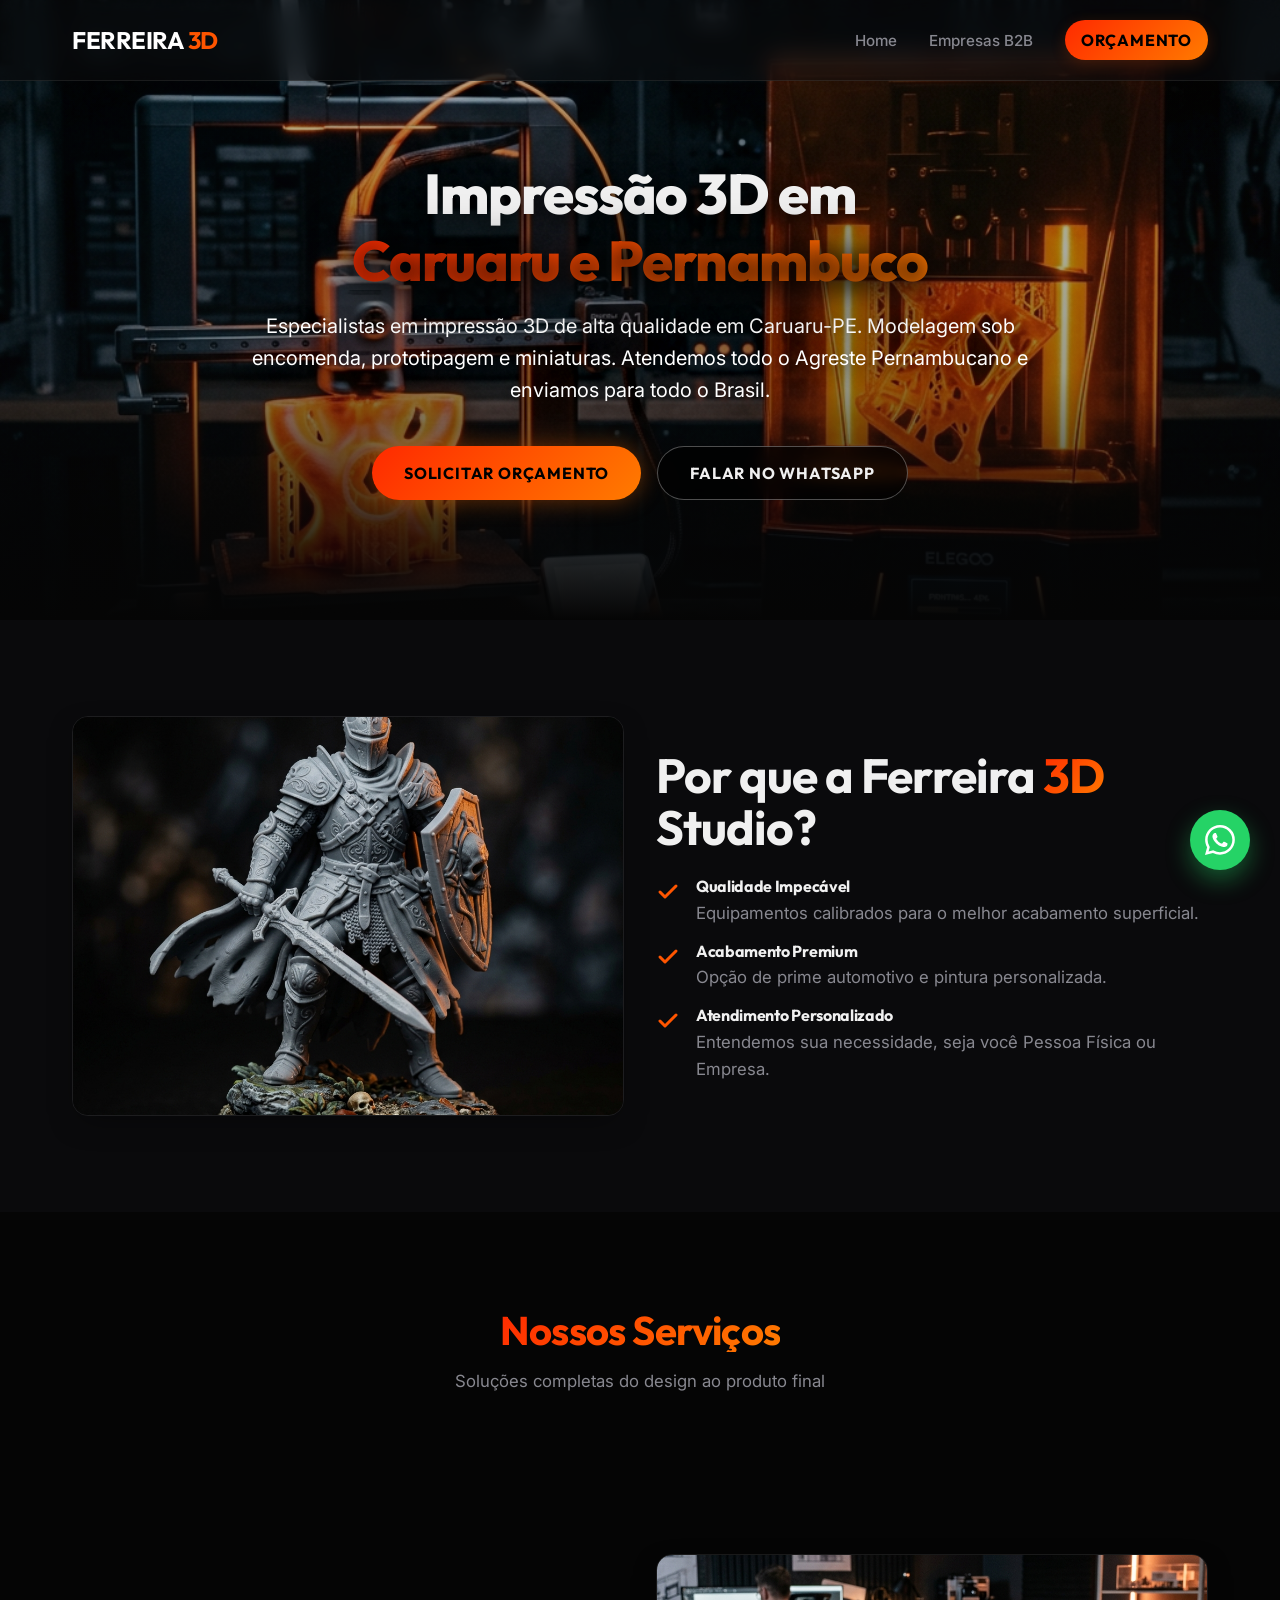
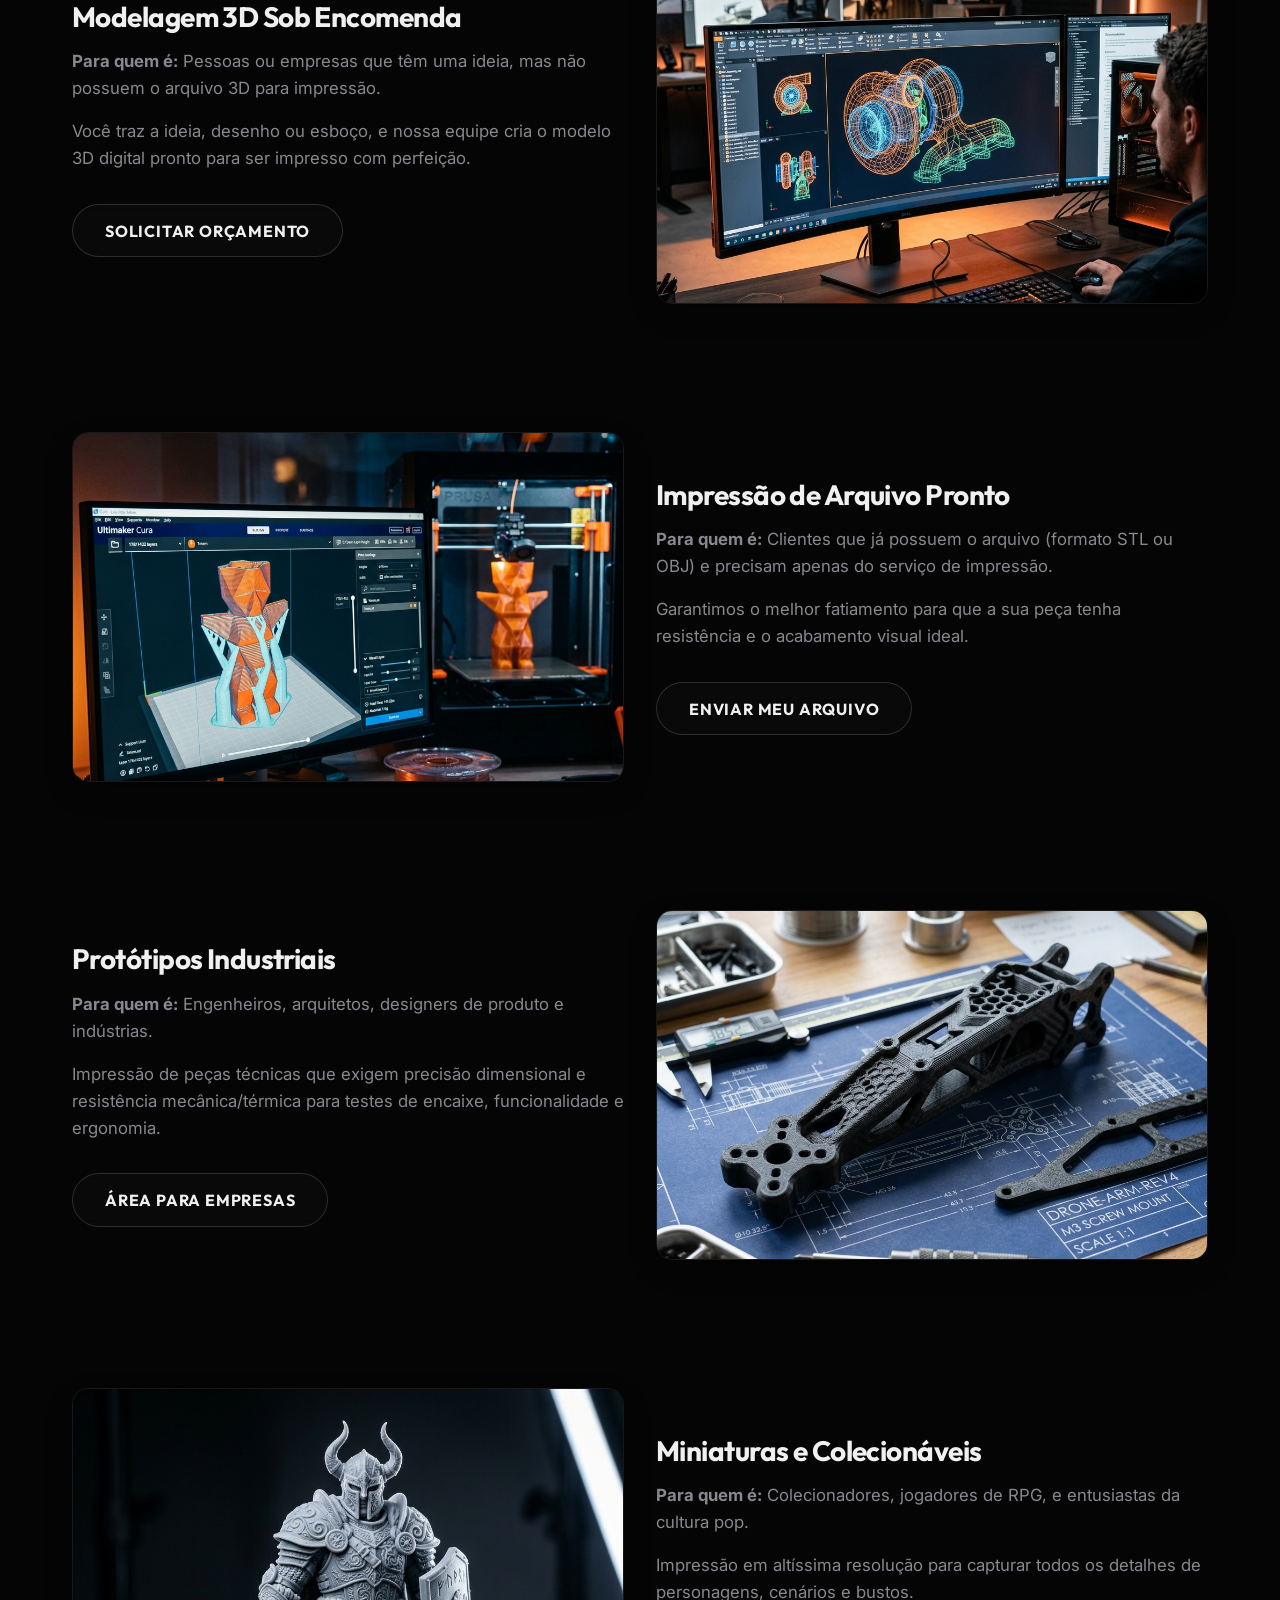
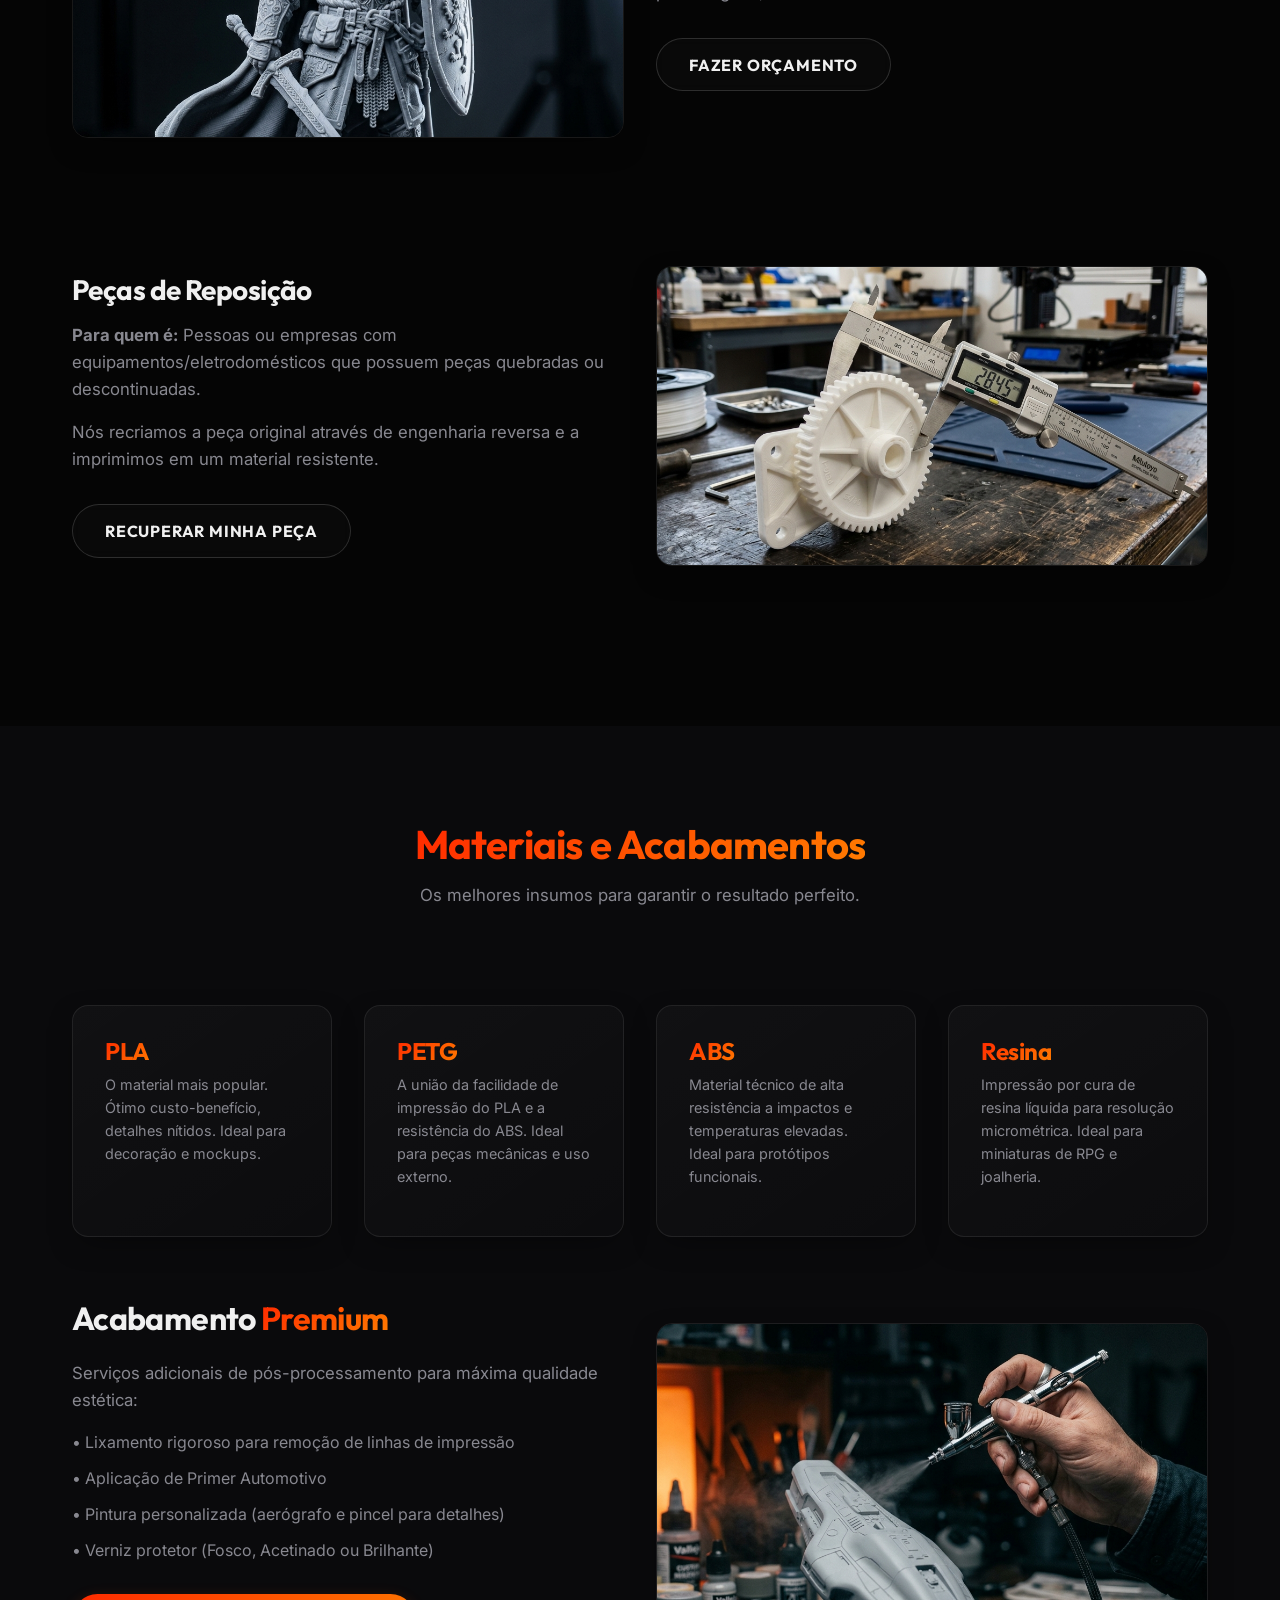
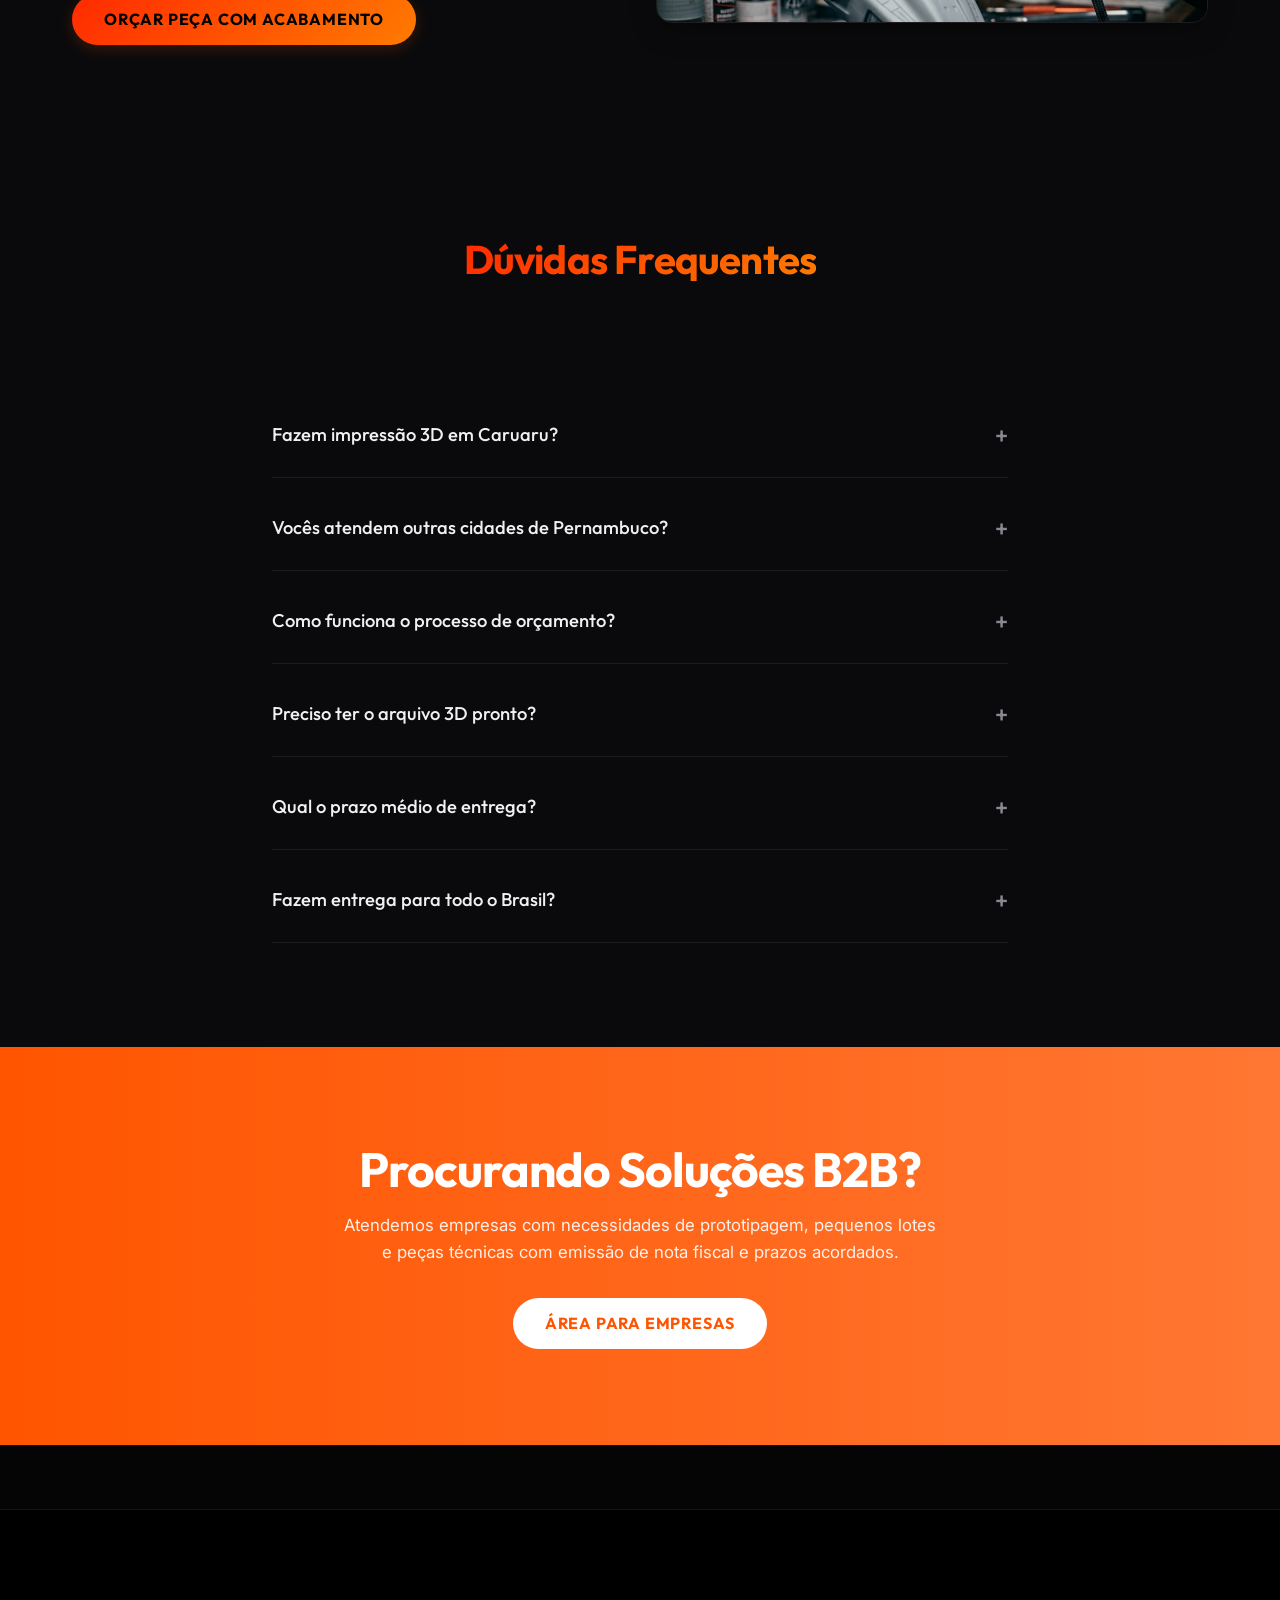
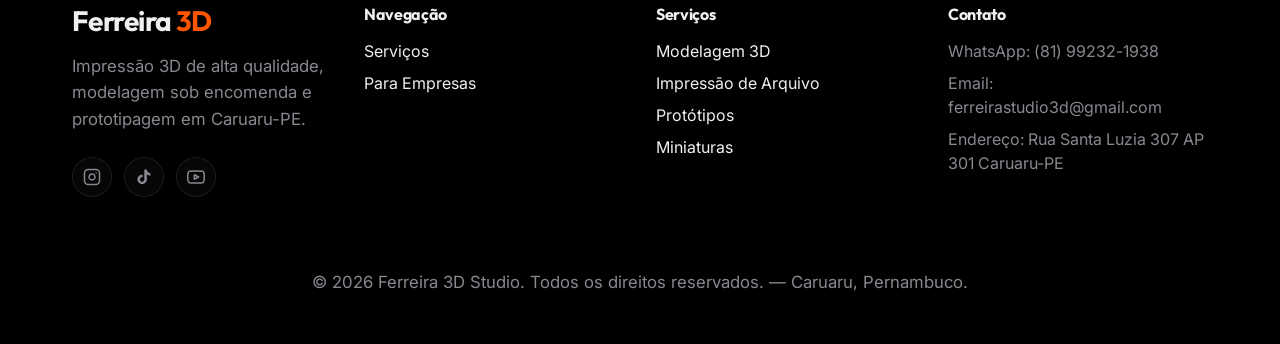
==== index.html @ 1083222e "feat: add Google Ads conversion event to all WhatsApp buttons" ====
<!DOCTYPE html>
<html lang="pt-BR">
<head>
  <!-- Google tag (gtag.js) -->
  <script async src="https://www.googletagmanager.com/gtag/js?id=AW-18221522730"></script>
  <script>
    window.dataLayer = window.dataLayer || [];
    function gtag(){dataLayer.push(arguments);}
    gtag('js', new Date());

    gtag('config', 'AW-18221522730');
  </script>
  <meta charset="UTF-8">
  <meta name="viewport" content="width=device-width, initial-scale=1.0">
  
  <link rel="icon" type="image/svg+xml" href="/favicon.svg">

  <!-- SEO: Title & Description -->
  <title>Impressão 3D em Caruaru PE | Ferreira 3D Studio — Modelagem e Prototipagem</title>
  <meta name="description" content="Especialistas em impressão 3D em Caruaru-PE. Modelagem 3D, prototipagem, miniaturas e reposição de peças. Atendemos Caruaru, Recife, Agreste PE e todo o Brasil. Orçamento pelo WhatsApp!">
  <link rel="canonical" href="https://ferreira3dstudio.com.br/">

  <!-- SEO: Geo Tags -->
  <meta name="geo.region" content="BR-PE">
  <meta name="geo.placename" content="Caruaru, Pernambuco, Brasil">
  <meta name="geo.position" content="-8.2841;-35.9750">
  <meta name="ICBM" content="-8.2841, -35.9750">
  <meta name="language" content="pt-BR">
  <meta name="robots" content="index, follow">
  <meta name="author" content="Ferreira 3D Studio">

  <!-- SEO: Open Graph (WhatsApp, Facebook, Instagram) -->
  <meta property="og:type" content="website">
  <meta property="og:url" content="https://ferreira3dstudio.com.br/">
  <meta property="og:title" content="Impressão 3D em Caruaru PE | Ferreira 3D Studio">
  <meta property="og:description" content="Especialistas em impressão 3D em Caruaru-PE. Modelagem, prototipagem, miniaturas. Orçamento rápido pelo WhatsApp!">
  <meta property="og:image" content="https://ferreira3dstudio.com.br/assets/hero_bg.png">
  <meta property="og:locale" content="pt_BR">
  <meta property="og:site_name" content="Ferreira 3D Studio">

  <!-- SEO: Twitter Card -->
  <meta name="twitter:card" content="summary_large_image">
  <meta name="twitter:title" content="Impressão 3D em Caruaru PE | Ferreira 3D Studio">
  <meta name="twitter:description" content="Especialistas em impressão 3D em Caruaru-PE. Modelagem, prototipagem, miniaturas. Orçamento rápido pelo WhatsApp!">
  <meta name="twitter:image" content="https://ferreira3dstudio.com.br/assets/hero_bg.png">
  
  <link rel="stylesheet" href="/css/variables.css?v=2">
  <link rel="stylesheet" href="/css/reset.css?v=2">
  <link rel="stylesheet" href="/css/global.css?v=2">
  <link rel="stylesheet" href="/css/layout.css?v=2">
  <link rel="stylesheet" href="/css/components.css?v=2">

  <style>
    .service-section { padding: var(--space-xl) 0; border-bottom: 1px solid var(--color-border); }
    .service-section:last-child { border-bottom: none; }
    .service-content { display: flex; flex-direction: column; justify-content: center; }
    
    .filter-btn {
      background: transparent; border: 1px solid var(--color-border); color: var(--color-text);
      padding: 0.5rem 1.5rem; border-radius: 50px; margin: 0.25rem; transition: all var(--transition-fast);
    }
    .filter-btn.active, .filter-btn:hover { background: var(--color-primary); border-color: var(--color-primary); color: #fff; }
    
    .gallery-grid { display: grid; grid-template-columns: repeat(auto-fill, minmax(250px, 1fr)); gap: 1rem; margin-top: 2rem; }
    .gallery-item { position: relative; border-radius: var(--radius-md); overflow: hidden; aspect-ratio: 1 / 1; background-color: var(--color-surface); cursor: pointer; display: block; }
    .gallery-item img { width: 100%; height: 100%; object-fit: cover; transition: transform var(--transition-normal); }
    .gallery-item:hover img { transform: scale(1.05); }
    .gallery-caption { position: absolute; bottom: 0; left: 0; width: 100%; background: linear-gradient(transparent, rgba(0,0,0,0.8)); padding: 2rem 1rem 1rem; color: #fff; opacity: 0; transition: opacity var(--transition-fast); }
    .gallery-item:hover .gallery-caption { opacity: 1; }
  </style>

  <script src="/js/components/Header.js?v=2" defer></script>
  <script src="/js/components/Footer.js?v=2" defer></script>
  <script src="/js/components/FloatingWhatsApp.js?v=2" defer></script>
  <script src="/js/main.js?v=2" defer></script>

  <!-- SEO: Schema.org LocalBusiness -->
  <script type="application/ld+json">
  {
    "@context": "https://schema.org",
    "@type": "LocalBusiness",
    "@id": "https://ferreira3dstudio.com.br/#business",
    "name": "Ferreira 3D Studio",
    "description": "Especialistas em impressão 3D, modelagem 3D sob encomenda, prototipagem, miniaturas e reposição de peças em Caruaru-PE. Atendemos empresas e pessoas físicas com entrega para todo o Brasil.",
    "url": "https://ferreira3dstudio.com.br",
    "telephone": "+55-81-99232-1938",
    "email": "ferreirastudio3d@gmail.com",
    "image": "https://ferreira3dstudio.com.br/assets/hero_bg.png",
    "priceRange": "$$",
    "currenciesAccepted": "BRL",
    "paymentAccepted": "PIX, Transferência Bancária, Dinheiro",
    "address": {
      "@type": "PostalAddress",
      "streetAddress": "Rua Santa Luzia, 307, AP 301",
      "addressLocality": "Caruaru",
      "addressRegion": "PE",
      "postalCode": "55000-000",
      "addressCountry": "BR"
    },
    "geo": {
      "@type": "GeoCoordinates",
      "latitude": "-8.2841",
      "longitude": "-35.9750"
    },
    "areaServed": [
      {"@type": "City", "name": "Caruaru"},
      {"@type": "City", "name": "Bezerros"},
      {"@type": "City", "name": "Gravatá"},
      {"@type": "City", "name": "Santa Cruz do Capibaribe"},
      {"@type": "City", "name": "Surubim"},
      {"@type": "City", "name": "Belo Jardim"},
      {"@type": "City", "name": "Toritama"},
      {"@type": "City", "name": "Pesqueira"},
      {"@type": "City", "name": "Brejo da Madre de Deus"},
      {"@type": "City", "name": "Cachoeirinha"},
      {"@type": "City", "name": "Agrestina"},
      {"@type": "City", "name": "Cupira"},
      {"@type": "City", "name": "Altinho"},
      {"@type": "City", "name": "Riacho das Almas"},
      {"@type": "City", "name": "Sanharó"},
      {"@type": "City", "name": "São Bento do Una"},
      {"@type": "City", "name": "Caetés"},
      {"@type": "City", "name": "Recife"},
      {"@type": "City", "name": "Olinda"},
      {"@type": "City", "name": "Jaboatão dos Guararapes"},
      {"@type": "City", "name": "Petrolina"},
      {"@type": "City", "name": "Paulista"},
      {"@type": "City", "name": "Camaragibe"},
      {"@type": "AdministrativeArea", "name": "Agreste Pernambucano"},
      {"@type": "State", "name": "Pernambuco"},
      {"@type": "Country", "name": "Brasil"}
    ],
    "hasOfferCatalog": {
      "@type": "OfferCatalog",
      "name": "Serviços de Impressão 3D",
      "itemListElement": [
        {"@type": "Offer", "itemOffered": {"@type": "Service", "name": "Modelagem 3D Sob Encomenda", "description": "Criação de modelos 3D digitais a partir de ideias, esboços ou peças originais.", "url": "https://ferreira3dstudio.com.br/#servico-modelagem"}},
        {"@type": "Offer", "itemOffered": {"@type": "Service", "name": "Impressão 3D de Arquivo", "description": "Impressão de arquivos STL/OBJ em PLA, PETG, ABS e Resina com alta precisão.", "url": "https://ferreira3dstudio.com.br/#servico-impressao"}},
        {"@type": "Offer", "itemOffered": {"@type": "Service", "name": "Protótipos e Peças Funcionais", "description": "Prototipagem rápida para validação de produtos e peças técnicas de reposição.", "url": "https://ferreira3dstudio.com.br/#servico-prototipos"}},
        {"@type": "Offer", "itemOffered": {"@type": "Service", "name": "Miniaturas e Colecionáveis", "description": "Miniaturas de RPG, colecionáveis, action figures e peças decorativas em resina.", "url": "https://ferreira3dstudio.com.br/#servico-miniaturas"}}
      ]
    },
    "sameAs": [
      "https://wa.me/5581992321938",
      "https://www.instagram.com/ferreira3dstudio"
    ]
  }
  </script>

  <!-- SEO: Schema.org FAQPage -->
  <script type="application/ld+json">
  {
    "@context": "https://schema.org",
    "@type": "FAQPage",
    "mainEntity": [
      {
        "@type": "Question",
        "name": "Fazem impressão 3D em Caruaru?",
        "acceptedAnswer": {"@type": "Answer", "text": "Sim! A Ferreira 3D Studio é especializada em impressão 3D em Caruaru-PE. Atendemos clientes de Caruaru, Bezerros, Gravatá, Santa Cruz do Capibaribe, Recife e de todo o Agreste Pernambucano."}
      },
      {
        "@type": "Question",
        "name": "Vocês atendem outras cidades de Pernambuco além de Caruaru?",
        "acceptedAnswer": {"@type": "Answer", "text": "Sim! Atendemos clientes de todo o Agreste Pernambucano, incluindo Bezerros, Gravatá, Belo Jardim, Toritama, Santa Cruz do Capibaribe, Surubim, Pesqueira, e também Recife e região metropolitana. Fazemos envio para todo o Brasil."}
      },
      {
        "@type": "Question",
        "name": "Como funciona o processo de orçamento?",
        "acceptedAnswer": {"@type": "Answer", "text": "Nosso orçamento é feito pelo WhatsApp de forma rápida e personalizada. Basta enviar a ideia, foto ou arquivo 3D que analisamos o material, tempo de impressão e passamos o valor e prazo em seguida."}
      },
      {
        "@type": "Question",
        "name": "Preciso ter o arquivo 3D pronto?",
        "acceptedAnswer": {"@type": "Answer", "text": "Não! Oferecemos o serviço de Modelagem 3D. Você pode trazer apenas a ideia, fotos ou a peça original e nossa equipe cria o arquivo digital pronto para impressão."}
      },
      {
        "@type": "Question",
        "name": "Qual o prazo médio de entrega?",
        "acceptedAnswer": {"@type": "Answer", "text": "O prazo varia de acordo com o tamanho e complexidade da peça. Peças simples ficam prontas em 2 a 3 dias úteis. Projetos com acabamento em pintura podem levar de 7 a 15 dias úteis."}
      },
      {
        "@type": "Question",
        "name": "Fazem entrega para todo o Brasil?",
        "acceptedAnswer": {"@type": "Answer", "text": "Sim! Enviamos para todo o território nacional via Correios ou transportadora. Atendemos clientes em Caruaru, Pernambuco e em qualquer estado do Brasil."}
      }
    ]
  }
  </script>
</head>
<body>
  <app-header></app-header>

  <main>
    <!-- Hero Section -->
    <section class="section" id="home" style="padding: 160px 0 120px; position: relative; text-align: center; overflow: hidden;">
      <!-- Background Image -->
      <div style="position: absolute; top: 0; left: 0; width: 100%; height: 100%; z-index: -2; background-image: url('/assets/hero_bg.png'); background-size: cover; background-position: center; opacity: 0.85;"></div>
      <!-- Gradient Overlay: apenas fade embaixo pra transição suave, sem fumaça escura -->
      <div style="position: absolute; top: 0; left: 0; width: 100%; height: 100%; z-index: -1; background: linear-gradient(180deg, rgba(10,10,12,0.1) 0%, rgba(10,10,12,0.3) 60%, var(--color-bg) 100%);"></div>
      
      <div class="container" style="position: relative; z-index: 1;">
        <h1 style="font-size: clamp(1.6rem, 6.5vw, 3.5rem); margin-bottom: 1rem; line-height: 1.2; text-shadow: 0 4px 25px rgba(0,0,0,0.9); hyphens: none; word-break: keep-all; overflow-wrap: normal;">Impressão 3D em<br><span class="text-gradient" style="font-weight: 800; filter: drop-shadow(0 4px 25px rgba(0,0,0,0.9)); white-space: nowrap;">Caruaru e Pernambuco</span></h1>
        <p style="font-size: 1.25rem; max-width: 800px; margin: 0 auto 2.5rem; color: #fff; text-shadow: 0 4px 20px rgba(0,0,0,0.9);">
          Especialistas em impressão 3D de alta qualidade em Caruaru-PE. Modelagem sob encomenda, prototipagem e miniaturas. Atendemos todo o Agreste Pernambucano e enviamos para todo o Brasil.
        </p>
        <div style="display: flex; gap: 1rem; justify-content: center; flex-wrap: wrap;">
          <a href="/contato/" class="btn btn-primary" style="box-shadow: 0 0 25px rgba(255, 107, 0, 0.4);">Solicitar Orçamento</a>
          <a href="https://wa.me/5581992321938?text=Ol%C3%A1%2C%20vim%20pelo%20site%20e%20gostaria%20de%20um%20or%C3%A7amento" target="_blank" rel="noopener noreferrer" class="btn btn-outline" style="background: rgba(0,0,0,0.6); backdrop-filter: blur(8px); border-color: rgba(255,255,255,0.3);" onclick="gtag('event', 'conversion', {'send_to': 'AW-18221522730/IjifCPiVl9EcEKq-2fBD'});">Falar no WhatsApp</a>
        </div>
      </div>
    </section>

    <!-- Por que nós -->
    <section class="section" style="background-color: var(--color-surface);">
      <div class="container">
        <div class="grid grid-2" style="align-items: center;">
          <div>
            <img src="/assets/resin_macro.png" alt="Detalhes microscópicos de impressão 3D em resina" style="width: 100%; height: 400px; object-fit: cover; border-radius: var(--radius-lg); box-shadow: var(--shadow-card); border: 1px solid var(--glass-border);">
          </div>
          <div>
            <h2 style="margin-bottom: 1.5rem;">Por que a Ferreira <span class="text-gradient">3D</span> Studio?</h2>
            <ul style="display: flex; flex-direction: column; gap: 1rem;">
              <li style="display: flex; align-items: flex-start; gap: 1rem;">
                <span style="color: var(--color-primary); flex-shrink: 0; padding-top: 2px;"><svg xmlns="http://www.w3.org/2000/svg" width="24" height="24" viewBox="0 0 24 24" fill="none" stroke="currentColor" stroke-width="3" stroke-linecap="round" stroke-linejoin="round"><polyline points="20 6 9 17 4 12"/></svg></span>
                <div>
                  <h4 style="margin-bottom: 0.25rem;">Qualidade Impecável</h4>
                  <p style="margin: 0;">Equipamentos calibrados para o melhor acabamento superficial.</p>
                </div>
              </li>
              <li style="display: flex; align-items: flex-start; gap: 1rem;">
                <span style="color: var(--color-primary); flex-shrink: 0; padding-top: 2px;"><svg xmlns="http://www.w3.org/2000/svg" width="24" height="24" viewBox="0 0 24 24" fill="none" stroke="currentColor" stroke-width="3" stroke-linecap="round" stroke-linejoin="round"><polyline points="20 6 9 17 4 12"/></svg></span>
                <div>
                  <h4 style="margin-bottom: 0.25rem;">Acabamento Premium</h4>
                  <p style="margin: 0;">Opção de prime automotivo e pintura personalizada.</p>
                </div>
              </li>
              <li style="display: flex; align-items: flex-start; gap: 1rem;">
                <span style="color: var(--color-primary); flex-shrink: 0; padding-top: 2px;"><svg xmlns="http://www.w3.org/2000/svg" width="24" height="24" viewBox="0 0 24 24" fill="none" stroke="currentColor" stroke-width="3" stroke-linecap="round" stroke-linejoin="round"><polyline points="20 6 9 17 4 12"/></svg></span>
                <div>
                  <h4 style="margin-bottom: 0.25rem;">Atendimento Personalizado</h4>
                  <p style="margin: 0;">Entendemos sua necessidade, seja você Pessoa Física ou Empresa.</p>
                </div>
              </li>
            </ul>
          </div>
        </div>
      </div>
    </section>

    <!-- SEÇÃO: SERVIÇOS -->
    <section id="servicos" class="section">
      <div class="container">
        <div class="section-header">
          <h2 class="text-gradient" style="font-size: 2.5rem;">Nossos Serviços</h2>
          <p>Soluções completas do design ao produto final</p>
        </div>

        <!-- Serviço 1: Modelagem -->
        <div class="service-section" id="servico-modelagem">
          <div class="grid grid-2">
            <div class="service-content">
              <h3>Modelagem 3D Sob Encomenda</h3>
              <p><strong>Para quem é:</strong> Pessoas ou empresas que têm uma ideia, mas não possuem o arquivo 3D para impressão.</p>
              <p>Você traz a ideia, desenho ou esboço, e nossa equipe cria o modelo 3D digital pronto para ser impresso com perfeição.</p>
              <div style="margin-top: 1rem;"><a href="/contato/?servico=modelagem" class="btn btn-outline">Solicitar Orçamento</a></div>
            </div>
            <div>
            <img src="/assets/3d_modeling.png" alt="Interface de software de modelagem CAD 3D" style="width: 100%; height: 350px; object-fit: cover; border-radius: var(--radius-lg); box-shadow: var(--shadow-card); border: 1px solid var(--glass-border);">
          </div>
          </div>
        </div>

        <!-- Serviço 2: Impressão de Arquivo -->
        <div class="service-section" id="servico-impressao">
          <div class="grid grid-2">
            <div style="order: -1;">
            <img src="/assets/impressao_pronta.png?v=2" alt="Tela de computador mostrando um software de fatiamento (slicer) com arquivo STL pronto para impressão 3D" style="width: 100%; height: 350px; object-fit: cover; border-radius: var(--radius-lg); box-shadow: var(--shadow-card); border: 1px solid var(--glass-border);">
          </div>
            <div class="service-content">
              <h3>Impressão de Arquivo Pronto</h3>
              <p><strong>Para quem é:</strong> Clientes que já possuem o arquivo (formato STL ou OBJ) e precisam apenas do serviço de impressão.</p>
              <p>Garantimos o melhor fatiamento para que a sua peça tenha resistência e o acabamento visual ideal.</p>
              <div style="margin-top: 1rem;"><a href="/contato/?servico=impressao" class="btn btn-outline">Enviar meu arquivo</a></div>
            </div>
          </div>
        </div>

        <!-- Serviço 3: Protótipos Industriais -->
        <div class="service-section" id="servico-prototipos">
          <div class="grid grid-2">
            <div class="service-content">
              <h3>Protótipos Industriais</h3>
              <p><strong>Para quem é:</strong> Engenheiros, arquitetos, designers de produto e indústrias.</p>
              <p>Impressão de peças técnicas que exigem precisão dimensional e resistência mecânica/térmica para testes de encaixe, funcionalidade e ergonomia.</p>
              <div style="margin-top: 1rem;"><a href="/empresas/" class="btn btn-outline">Área para Empresas</a></div>
            </div>
            <div>
              <img src="/assets/prototipo_tecnico.png" alt="Protótipo técnico impresso em 3D em bancada de engenharia" style="width: 100%; height: 350px; object-fit: cover; border-radius: var(--radius-lg); box-shadow: var(--shadow-card); border: 1px solid var(--glass-border);">
            </div>
          </div>
        </div>

        <!-- Serviço 4: Miniaturas -->
        <div class="service-section" id="servico-miniaturas">
          <div class="grid grid-2">
            <div>
              <img src="/assets/miniatura_rpg.png" alt="Miniatura de guerreiro RPG altamente detalhada em resina" style="width: 100%; height: 350px; object-fit: cover; object-position: center top; border-radius: var(--radius-lg); box-shadow: var(--shadow-card); border: 1px solid var(--glass-border);">
            </div>
            <div class="service-content">
              <h3>Miniaturas e Colecionáveis</h3>
              <p><strong>Para quem é:</strong> Colecionadores, jogadores de RPG, e entusiastas da cultura pop.</p>
              <p>Impressão em altíssima resolução para capturar todos os detalhes de personagens, cenários e bustos.</p>
              <div style="margin-top: 1rem;"><a href="/contato/?servico=miniatura" class="btn btn-outline">Fazer orçamento</a></div>
            </div>
          </div>
        </div>

        <!-- Serviço 5: Peças de Reposição -->
        <div class="service-section">
          <div class="grid grid-2">
            <div class="service-content">
              <h3>Peças de Reposição</h3>
              <p><strong>Para quem é:</strong> Pessoas ou empresas com equipamentos/eletrodomésticos que possuem peças quebradas ou descontinuadas.</p>
              <p>Nós recriamos a peça original através de engenharia reversa e a imprimimos em um material resistente.</p>
              <div style="margin-top: 1rem;"><a href="/contato/?servico=reposicao" class="btn btn-outline">Recuperar minha peça</a></div>
            </div>
            <div>
              <img src="/assets/peca_reposicao.png" alt="Peça de reposição impressa em 3D ao lado de um paquímetro" style="width: 100%; height: 300px; object-fit: cover; border-radius: var(--radius-lg); box-shadow: var(--shadow-card); border: 1px solid var(--glass-border);">
            </div>
          </div>
        </div>

      </div>
    </section>

    <!-- SEÇÃO: MATERIAIS -->
    <section id="materiais" class="section" style="background-color: var(--color-surface);">
      <div class="container">
        <div class="section-header">
          <h2 class="text-gradient" style="font-size: 2.5rem;">Materiais e Acabamentos</h2>
          <p>Os melhores insumos para garantir o resultado perfeito.</p>
        </div>
        
        <div class="grid grid-4" style="margin-bottom: 4rem;">
          <div class="card">
            <h3 class="text-gradient" style="font-size: 1.5rem; margin-bottom: 0.5rem;">PLA</h3>
            <p style="font-size: 0.9rem;">O material mais popular. Ótimo custo-benefício, detalhes nítidos. Ideal para decoração e mockups.</p>
          </div>
          <div class="card">
            <h3 class="text-gradient" style="font-size: 1.5rem; margin-bottom: 0.5rem;">PETG</h3>
            <p style="font-size: 0.9rem;">A união da facilidade de impressão do PLA e a resistência do ABS. Ideal para peças mecânicas e uso externo.</p>
          </div>
          <div class="card">
            <h3 class="text-gradient" style="font-size: 1.5rem; margin-bottom: 0.5rem;">ABS</h3>
            <p style="font-size: 0.9rem;">Material técnico de alta resistência a impactos e temperaturas elevadas. Ideal para protótipos funcionais.</p>
          </div>
          <div class="card">
            <h3 class="text-gradient" style="font-size: 1.5rem; margin-bottom: 0.5rem;">Resina</h3>
            <p style="font-size: 0.9rem;">Impressão por cura de resina líquida para resolução micrométrica. Ideal para miniaturas de RPG e joalheria.</p>
          </div>
        </div>

        <div class="grid grid-2" style="align-items: center;">
          <div>
            <h3 style="margin-bottom: 1.5rem; font-size: 2rem;">Acabamento <span class="text-gradient">Premium</span></h3>
            <p style="margin-bottom: 1rem;">Serviços adicionais de pós-processamento para máxima qualidade estética:</p>
            <ul style="display: flex; flex-direction: column; gap: 0.75rem; color: var(--color-text-muted); margin-bottom: 2rem;">
              <li>• Lixamento rigoroso para remoção de linhas de impressão</li>
              <li>• Aplicação de Primer Automotivo</li>
              <li>• Pintura personalizada (aerógrafo e pincel para detalhes)</li>
              <li>• Verniz protetor (Fosco, Acetinado ou Brilhante)</li>
            </ul>
            <a href="/contato/" class="btn btn-primary">Orçar Peça com Acabamento</a>
          </div>
          <div>
            <img src="/assets/processo_pintura.png" alt="Processo de aplicação de primer e pintura em peça 3D com aerógrafo" style="width: 100%; height: 300px; object-fit: cover; border-radius: var(--radius-lg); box-shadow: var(--shadow-card); border: 1px solid var(--glass-border);">
          </div>
        </div>
      </div>
    </section>

    <!-- SEÇÃO: FAQ -->
    <section id="faq" class="section" style="background-color: var(--color-surface);">
      <div class="container" style="max-width: 800px;">
        <div class="section-header">
          <h2 class="text-gradient" style="font-size: 2.5rem;">Dúvidas Frequentes</h2>
        </div>
        
        <div class="accordion-item">
          <button class="accordion-header">Fazem impressão 3D em Caruaru?</button>
          <div class="accordion-content">
            <p>Sim! A Ferreira 3D Studio é especializada em impressão 3D em Caruaru-PE. Atendemos clientes de toda a cidade e região do Agreste Pernambucano, incluindo Bezerros, Gravatá, Belo Jardim, Toritama, Santa Cruz do Capibaribe e muito mais.</p>
          </div>
        </div>

        <div class="accordion-item">
          <button class="accordion-header">Vocês atendem outras cidades de Pernambuco?</button>
          <div class="accordion-content">
            <p>Sim! Além de Caruaru, atendemos todo o Agreste Pernambucano e também Recife, Olinda e região metropolitana. Fazemos envio via Correios ou transportadora para qualquer cidade de Pernambuco e de todo o Brasil.</p>
          </div>
        </div>

        <div class="accordion-item">
          <button class="accordion-header">Como funciona o processo de orçamento?</button>
          <div class="accordion-content">
            <p>Nosso orçamento é feito de forma rápida e personalizada pelo WhatsApp. Basta enviar a ideia, foto ou arquivo 3D e analisamos o material, tempo de impressão e passamos o valor e prazo em seguida.</p>
          </div>
        </div>

        <div class="accordion-item">
          <button class="accordion-header">Preciso ter o arquivo 3D pronto?</button>
          <div class="accordion-content">
            <p>Não é obrigatório! Oferecemos o serviço de Modelagem 3D. Você pode trazer apenas a ideia, fotos ou a peça original e nossa equipe criará o arquivo digital pronto para impressão.</p>
          </div>
        </div>

        <div class="accordion-item">
          <button class="accordion-header">Qual o prazo médio de entrega?</button>
          <div class="accordion-content">
            <p>O prazo varia de acordo com o tamanho da peça, complexidade e acabamento. Peças simples podem ficar prontas em 2 a 3 dias úteis. Projetos maiores ou com acabamento em pintura podem levar de 7 a 15 dias úteis.</p>
          </div>
        </div>

        <div class="accordion-item">
          <button class="accordion-header">Fazem entrega para todo o Brasil?</button>
          <div class="accordion-content">
            <p>Sim! Enviamos para todo o território nacional via Correios ou transportadora. Atendemos clientes em Caruaru, em todo o Pernambuco e em qualquer estado do Brasil.</p>
          </div>
        </div>

      </div>
    </section>

    <!-- B2B Call to action -->
    <section class="section" style="background: linear-gradient(to right, var(--color-primary), var(--color-primary-hover)); color: #fff;">
      <div class="container text-center">
        <h2 style="color: #fff; margin-bottom: 1rem;">Procurando Soluções B2B?</h2>
        <p style="color: #fff; max-width: 600px; margin: 0 auto 2rem; opacity: 0.9;">
          Atendemos empresas com necessidades de prototipagem, pequenos lotes e peças técnicas com emissão de nota fiscal e prazos acordados.
        </p>
        <a href="/empresas/" class="btn" style="background-color: #fff; color: var(--color-primary);">Área para Empresas</a>
      </div>
    </section>

  </main>

  <app-footer></app-footer>
  <floating-whatsapp></floating-whatsapp>

  <script>
    // Gallery filter logic
    document.addEventListener('DOMContentLoaded', () => {
      const filters = document.querySelectorAll('.filter-btn');
      const items = document.querySelectorAll('.gallery-item');

      filters.forEach(btn => {
        btn.addEventListener('click', () => {
          filters.forEach(f => f.classList.remove('active'));
          btn.classList.add('active');
          const filterValue = btn.getAttribute('data-filter');
          items.forEach(item => {
            if(filterValue === 'all' || item.getAttribute('data-category') === filterValue) {
              item.style.display = 'block';
            } else {
              item.style.display = 'none';
            }
          });
        });
      });
    });
  </script>
</body>
</html>
---- css/variables.css ----
/* css/variables.css */
:root {
  /* Colors - True Dark Theme */
  --color-bg: #050505; /* Super deep dark */
  --color-surface: #0a0a0c;
  --color-surface-hover: #121216;
  --color-text: #f0f0f0;
  --color-text-muted: #888890;
  
  /* Primary Accent - Vibrant Neon Orange */
  --color-primary: #ff5500; 
  --color-primary-hover: #ff7733;
  --color-primary-glow: rgba(255, 85, 0, 0.4);
  
  /* Gradients */
  --gradient-primary: linear-gradient(135deg, #ff2a00, #ff7b00);
  --gradient-surface: linear-gradient(145deg, rgba(255,255,255,0.03) 0%, rgba(255,255,255,0.01) 100%);
  
  /* Glassmorphism */
  --glass-bg: rgba(10, 10, 12, 0.6);
  --glass-border: rgba(255, 255, 255, 0.08);
  --glass-border-hover: rgba(255, 255, 255, 0.15);
  
  /* Typography */
  --font-family-heading: 'Outfit', system-ui, -apple-system, sans-serif;
  --font-family-body: 'Inter', system-ui, -apple-system, sans-serif;
  
  /* Spacing */
  --space-xs: 0.5rem;
  --space-sm: 1rem;
  --space-md: 1.5rem;
  --space-lg: 2rem;
  --space-xl: 4rem;
  --space-xxl: 6rem;
  
  /* Border Radius - Tech Style */
  --radius-sm: 4px;
  --radius-md: 8px;
  --radius-lg: 16px;
  --radius-pill: 50px;
  
  /* Transitions */
  --transition-fast: 0.2s cubic-bezier(0.4, 0, 0.2, 1);
  --transition-normal: 0.4s cubic-bezier(0.4, 0, 0.2, 1);
  
  /* Shadows */
  --shadow-glow: 0 0 20px var(--color-primary-glow);
  --shadow-card: 0 10px 30px -10px rgba(0,0,0,0.5);
}
---- css/global.css ----
/* css/global.css */
@import url('https://fonts.googleapis.com/css2?family=Inter:wght@300;400;500&family=Outfit:wght@400;500;700;800&display=swap');

body {
  font-family: var(--font-family-body);
  background-color: var(--color-bg);
  color: var(--color-text);
  -webkit-font-smoothing: antialiased;
  -moz-osx-font-smoothing: grayscale;
  background-image: 
    radial-gradient(circle at 15% 50%, rgba(255, 85, 0, 0.03), transparent 25%),
    radial-gradient(circle at 85% 30%, rgba(255, 85, 0, 0.04), transparent 25%);
  background-attachment: fixed;
}

h1, h2, h3, h4, h5, h6 {
  font-family: var(--font-family-heading);
  line-height: 1.1;
  margin-bottom: var(--space-sm);
  font-weight: 700;
  letter-spacing: -0.02em;
}

h1 { font-size: clamp(2rem, 8vw, 4.5rem); font-weight: 800; line-height: 1.1; overflow-wrap: normal; word-break: keep-all; hyphens: none; }
h2 { font-size: clamp(1.75rem, 6vw, 3rem); word-wrap: break-word; }
h3 { font-size: clamp(1.25rem, 4vw, 1.75rem); word-wrap: break-word; }

p {
  margin-bottom: var(--space-sm);
  color: var(--color-text-muted);
  font-size: 1.05rem;
  line-height: 1.6;
}

/* Text Utilities */
.text-primary {
  color: var(--color-primary);
}

.text-gradient {
  background: var(--gradient-primary);
  -webkit-background-clip: text;
  -webkit-text-fill-color: transparent;
  background-clip: text;
  display: inline-block;
}

.text-center { text-align: center; }

.visually-hidden {
  position: absolute; width: 1px; height: 1px; padding: 0; margin: -1px; overflow: hidden; clip: rect(0, 0, 0, 0); border: 0;
}
---- css/layout.css ----
/* css/layout.css */

.container {
  width: 100%;
  max-width: 1200px;
  margin: 0 auto;
  padding: 0 var(--space-lg);
}

@media (max-width: 768px) {
  .container {
    padding: 0 var(--space-sm); /* smaller padding on mobile */
  }
}

.section {
  padding: var(--space-xxl) 0;
  position: relative;
  overflow-x: hidden; /* prevent horizontal scrolling */
}

@media (max-width: 768px) {
  .section {
    padding: var(--space-xl) 0; /* smaller vertical padding on mobile */
  }
}

.section-header {
  text-align: center;
  margin-bottom: var(--space-xxl);
  max-width: 700px;
  margin-left: auto;
  margin-right: auto;
}

@media (max-width: 768px) {
  .section-header {
    margin-bottom: var(--space-lg);
  }
}

.section-header h2 {
  margin-bottom: var(--space-sm);
}

/* Grid System */
.grid {
  display: grid;
  gap: var(--space-lg);
}

.grid-2 { grid-template-columns: repeat(auto-fit, minmax(min(100%, 350px), 1fr)); }
.grid-3 { grid-template-columns: repeat(auto-fit, minmax(min(100%, 300px), 1fr)); }
.grid-4 { grid-template-columns: repeat(auto-fit, minmax(min(100%, 240px), 1fr)); }

/* Header Layout */
.site-header {
  position: fixed;
  top: 0;
  width: 100%;
  background-color: var(--glass-bg);
  backdrop-filter: blur(12px);
  -webkit-backdrop-filter: blur(12px);
  border-bottom: 1px solid var(--glass-border);
  z-index: 100;
  transition: all var(--transition-normal);
}

.site-header .container {
  display: flex;
  justify-content: space-between;
  align-items: center;
  height: 80px;
}

.logo {
  font-family: var(--font-family-heading);
  font-size: 1.5rem;
  font-weight: 800;
  color: var(--color-text);
  letter-spacing: -0.02em;
}

.main-nav ul {
  display: flex;
  gap: var(--space-lg);
  align-items: center;
}

.main-nav a:not(.btn) {
  color: var(--color-text-muted);
  font-weight: 500;
  transition: color var(--transition-fast);
  font-size: 0.95rem;
}

.main-nav a:not(.btn):hover,
.main-nav a:not(.btn).active {
  color: var(--color-text);
}

/* Footer Layout */
.site-footer {
  background-color: #000; /* Absolute black for footer */
  padding: var(--space-xxl) 0 var(--space-lg);
  border-top: 1px solid var(--glass-border);
}

.footer-bottom {
  margin-top: var(--space-xl);
  padding-top: var(--space-lg);
  border-top: 1px solid var(--glass-border);
  text-align: center;
  color: var(--color-text-muted);
  font-size: 0.9rem;
}
/* Mobile Menu Fallback & Rules */
.mobile-toggle { display: none; background: none; border: none; color: var(--color-text); cursor: pointer; padding: 0.5rem; z-index: 101; }

@media (max-width: 768px) {
  .mobile-toggle { display: block !important; }
  .main-nav {
    position: fixed !important;
    top: 0 !important;
    left: -100% !important;
    width: 100% !important;
    height: 100vh !important;
    background-color: var(--color-surface) !important;
    display: flex !important;
    justify-content: center !important;
    align-items: center !important;
    transition: all 0.3s ease-in-out !important;
    z-index: 100 !important;
    opacity: 0 !important;
    visibility: hidden !important;
  }
  .main-nav.active {
    left: 0 !important;
    opacity: 1 !important;
    visibility: visible !important;
  }
  .main-nav ul {
    flex-direction: column !important;
    gap: 2rem !important;
  }
}
html, body {
  overflow-x: hidden !important;
}
app-footer {
  display: block;
  margin-top: 4rem;
}

/* Modal CSS */
.modal-overlay {
  position: fixed;
  top: 0;
  left: 0;
  width: 100%;
  height: 100%;
  background: rgba(0, 0, 0, 0.7);
  backdrop-filter: blur(5px);
  z-index: 1000;
  display: flex;
  align-items: center;
  justify-content: center;
  opacity: 0;
  visibility: hidden;
  transition: all 0.3s ease;
}

.modal-overlay.active {
  opacity: 1;
  visibility: visible;
}

.modal-content {
  background: var(--color-surface);
  border: 1px solid var(--glass-border);
  padding: 2.5rem;
  border-radius: var(--radius-lg);
  max-width: 500px;
  width: 90%;
  text-align: center;
  transform: translateY(20px);
  transition: all 0.3s ease;
  box-shadow: var(--shadow-glow);
}

.modal-overlay.active .modal-content {
  transform: translateY(0);
}

.modal-close {
  position: absolute;
  top: 1rem;
  right: 1.5rem;
  background: none;
  border: none;
  color: var(--color-text-muted);
  font-size: 1.5rem;
  cursor: pointer;
  transition: color 0.2s;
}

.modal-close:hover {
  color: var(--color-primary);
}
---- css/components.css ----
/* css/components.css */

/* Buttons */
.btn {
  display: inline-flex;
  align-items: center;
  justify-content: center;
  padding: 0.85rem 2rem;
  border-radius: var(--radius-pill);
  font-family: var(--font-family-heading);
  font-weight: 700;
  font-size: 1rem;
  transition: all var(--transition-fast);
  text-align: center;
  text-transform: uppercase;
  letter-spacing: 0.05em;
  cursor: pointer;
}

.btn-primary {
  background: var(--gradient-primary);
  color: #000;
  border: none;
  box-shadow: 0 4px 15px rgba(255, 85, 0, 0.2);
}

.btn-primary:hover {
  transform: translateY(-2px);
  box-shadow: var(--shadow-glow);
  filter: brightness(1.1);
}

.btn-outline {
  border: 1px solid var(--glass-border-hover);
  color: var(--color-text);
  background: rgba(255,255,255,0.02);
  backdrop-filter: blur(5px);
}

.btn-outline:hover {
  background: rgba(255,255,255,0.05);
  border-color: var(--color-text);
  transform: translateY(-2px);
}

/* Cards (Glassmorphism) */
.card {
  background: var(--gradient-surface);
  border: 1px solid var(--glass-border);
  border-radius: var(--radius-lg);
  padding: var(--space-lg);
  transition: all var(--transition-normal);
  box-shadow: var(--shadow-card);
  position: relative;
  overflow: hidden;
}

/* Subtle inner glow for cards */
.card::before {
  content: '';
  position: absolute;
  top: 0; left: 0; right: 0; height: 1px;
  background: linear-gradient(90deg, transparent, rgba(255,255,255,0.1), transparent);
  opacity: 0;
  transition: opacity var(--transition-normal);
}

.card:hover {
  transform: translateY(-5px);
  border-color: var(--glass-border-hover);
  box-shadow: 0 15px 35px -10px rgba(0,0,0,0.8), 0 0 20px rgba(255, 85, 0, 0.1);
}

.card:hover::before {
  opacity: 1;
}

.card-icon {
  font-size: 2.5rem;
  margin-bottom: var(--space-md);
  display: inline-flex;
  align-items: center;
  justify-content: center;
  background: var(--gradient-surface);
  padding: 1rem;
  border-radius: var(--radius-md);
  border: 1px solid var(--glass-border);
  color: var(--color-primary); /* Ensure SVGs inherit the primary brand color */
}

/* Forms */
.form-group {
  margin-bottom: var(--space-md);
}

.form-label {
  display: block;
  margin-bottom: var(--space-xs);
  font-weight: 500;
  color: var(--color-text-muted);
  font-size: 0.9rem;
}

.form-control {
  width: 100%;
  padding: 1rem 1.25rem;
  background-color: rgba(0,0,0,0.3);
  border: 1px solid var(--glass-border);
  border-radius: var(--radius-md);
  color: var(--color-text);
  transition: all var(--transition-fast);
  font-family: var(--font-family-body);
}

.form-control:focus {
  outline: none;
  border-color: var(--color-primary);
  background-color: rgba(0,0,0,0.5);
  box-shadow: 0 0 0 3px rgba(255, 85, 0, 0.15);
}

/* Accordion (FAQ) */
.accordion-item {
  border-bottom: 1px solid var(--glass-border);
  margin-bottom: 0.5rem;
}

.accordion-header {
  width: 100%;
  text-align: left;
  padding: var(--space-md) 0;
  font-size: 1.15rem;
  font-family: var(--font-family-heading);
  font-weight: 500;
  color: var(--color-text);
  display: flex;
  justify-content: space-between;
  align-items: center;
  transition: color var(--transition-fast);
}

.accordion-header:hover {
  color: var(--color-primary);
}

.accordion-header::after {
  content: '+';
  font-size: 1.5rem;
  color: var(--color-text-muted);
  transition: transform var(--transition-fast), color var(--transition-fast);
}

.accordion-item.active .accordion-header {
  color: var(--color-primary);
}

.accordion-item.active .accordion-header::after {
  transform: rotate(45deg);
  color: var(--color-primary);
}

.accordion-content {
  max-height: 0;
  overflow: hidden;
  transition: max-height var(--transition-normal);
}

.accordion-content p {
  padding-bottom: var(--space-md);
  color: var(--color-text-muted);
}

/* WhatsApp Floating Button */
.whatsapp-float {
  position: fixed; width: 60px; height: 60px; bottom: 30px; right: 30px;
  background-color: #25d366; color: #FFF; border-radius: 50px;
  display: flex; align-items: center; justify-content: center;
  box-shadow: 0 10px 25px rgba(37, 211, 102, 0.4);
  z-index: 1000; transition: transform var(--transition-fast);
}

.whatsapp-float:hover {
  transform: scale(1.1) translateY(-5px);
}
.feature-card {
  background: rgba(255,255,255,0.02);
  border: 1px solid var(--glass-border);
  border-radius: var(--radius-md);
  padding: 1.5rem;
  backdrop-filter: blur(10px);
  box-shadow: 0 4px 20px rgba(0,0,0,0.5);
  transition: transform var(--transition-fast);
}
.feature-card:hover {
  transform: translateY(-5px);
}
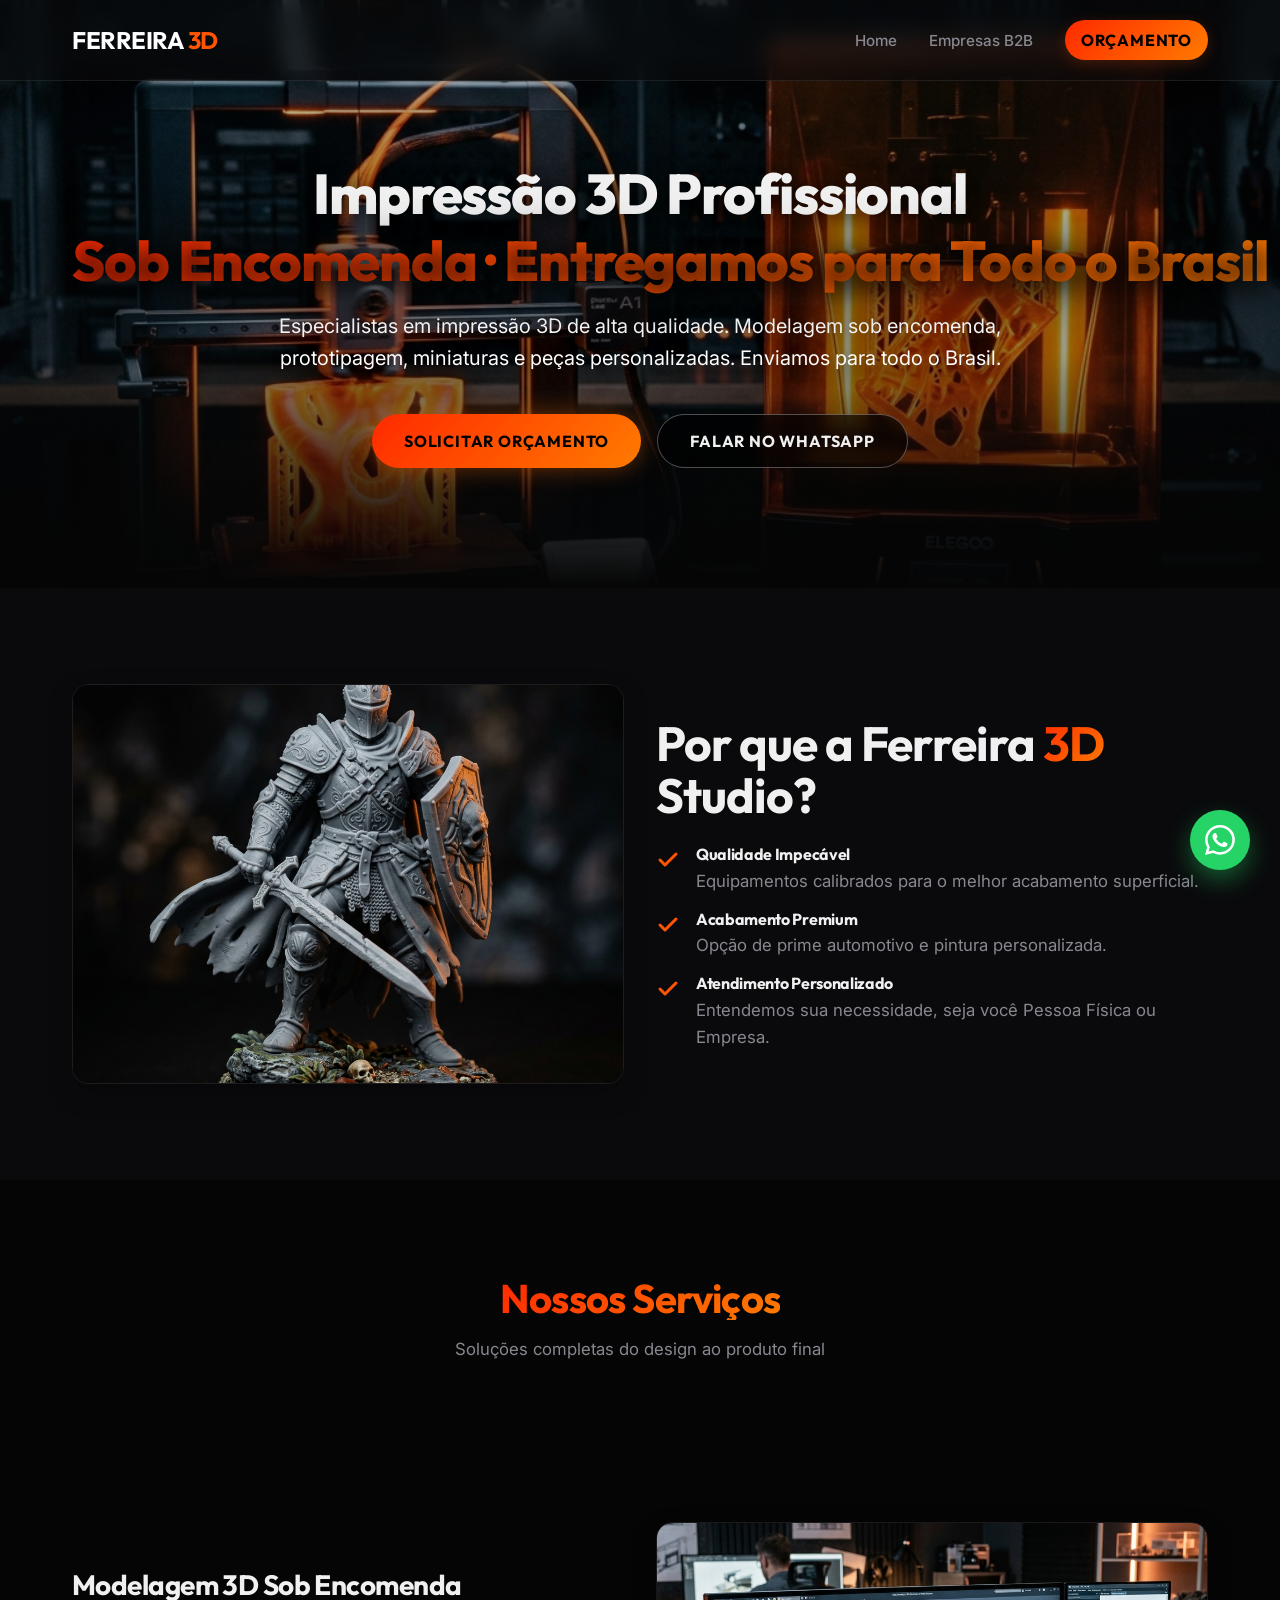
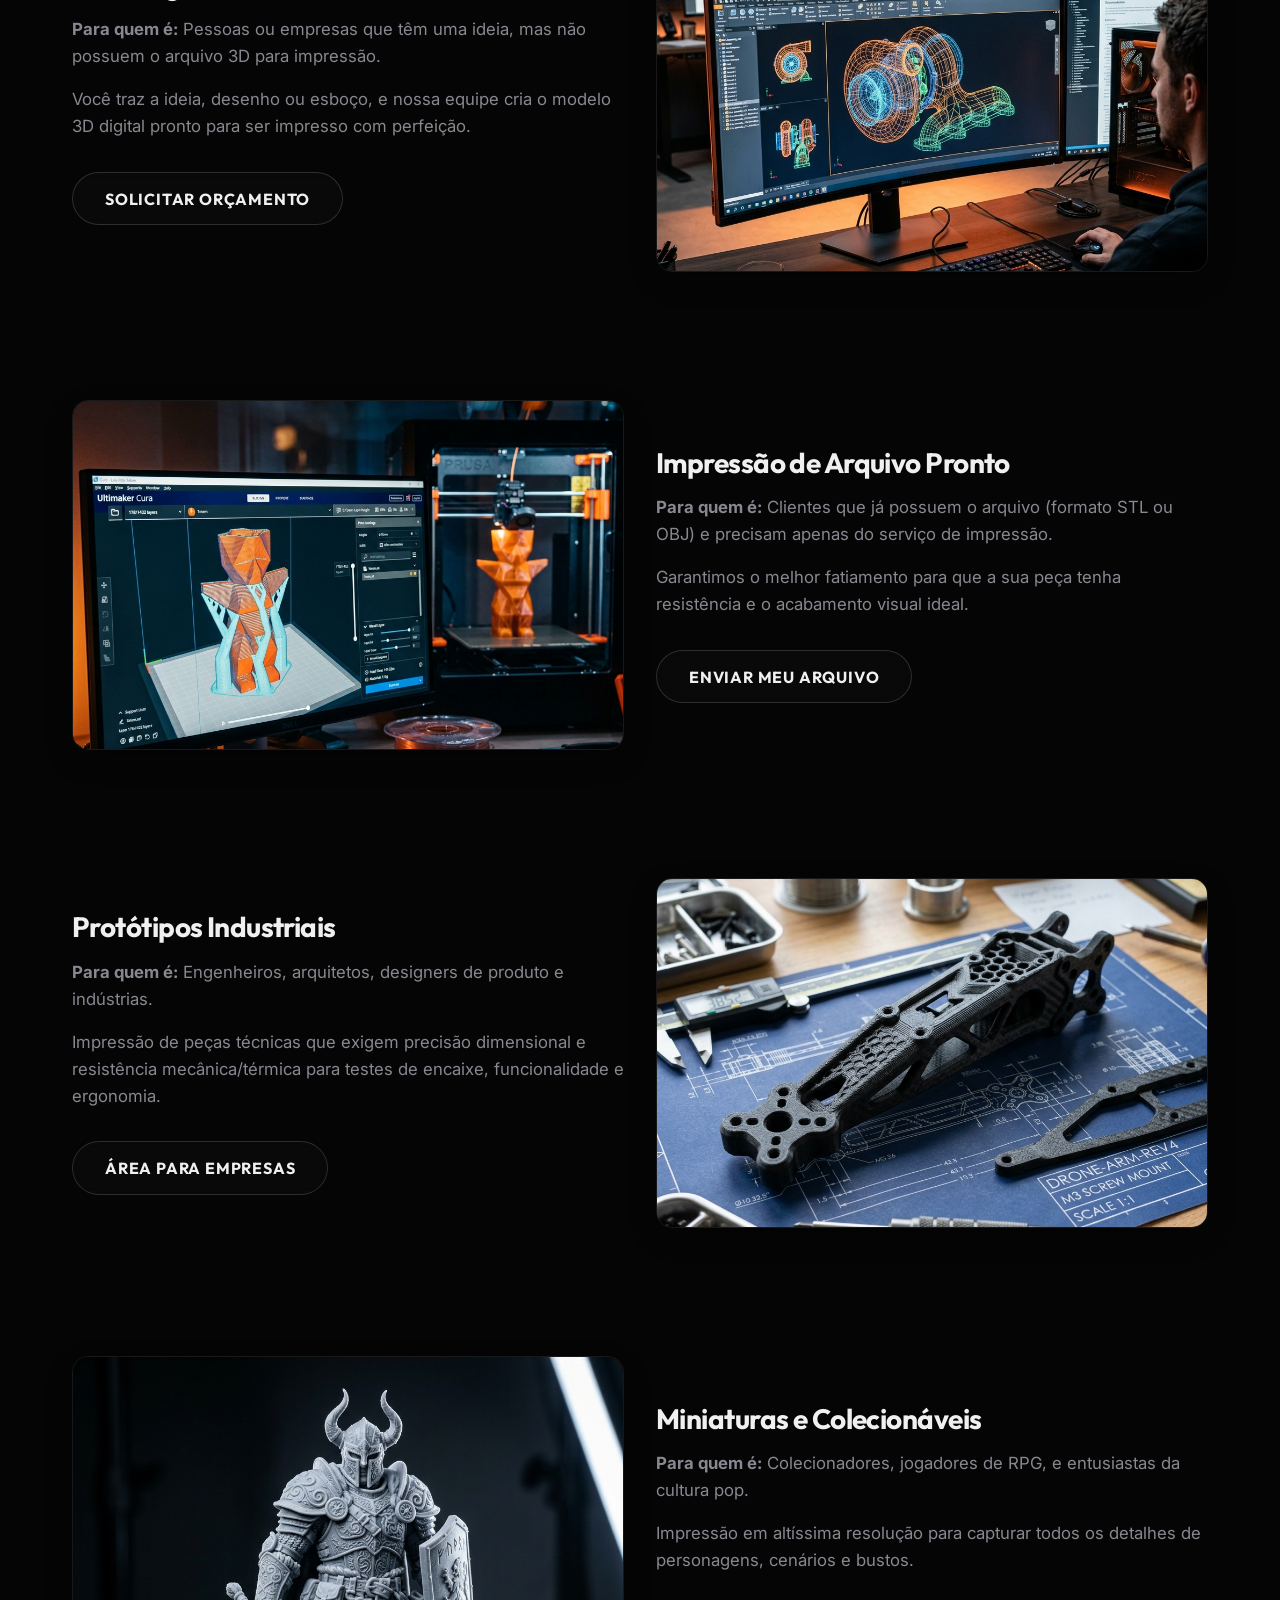
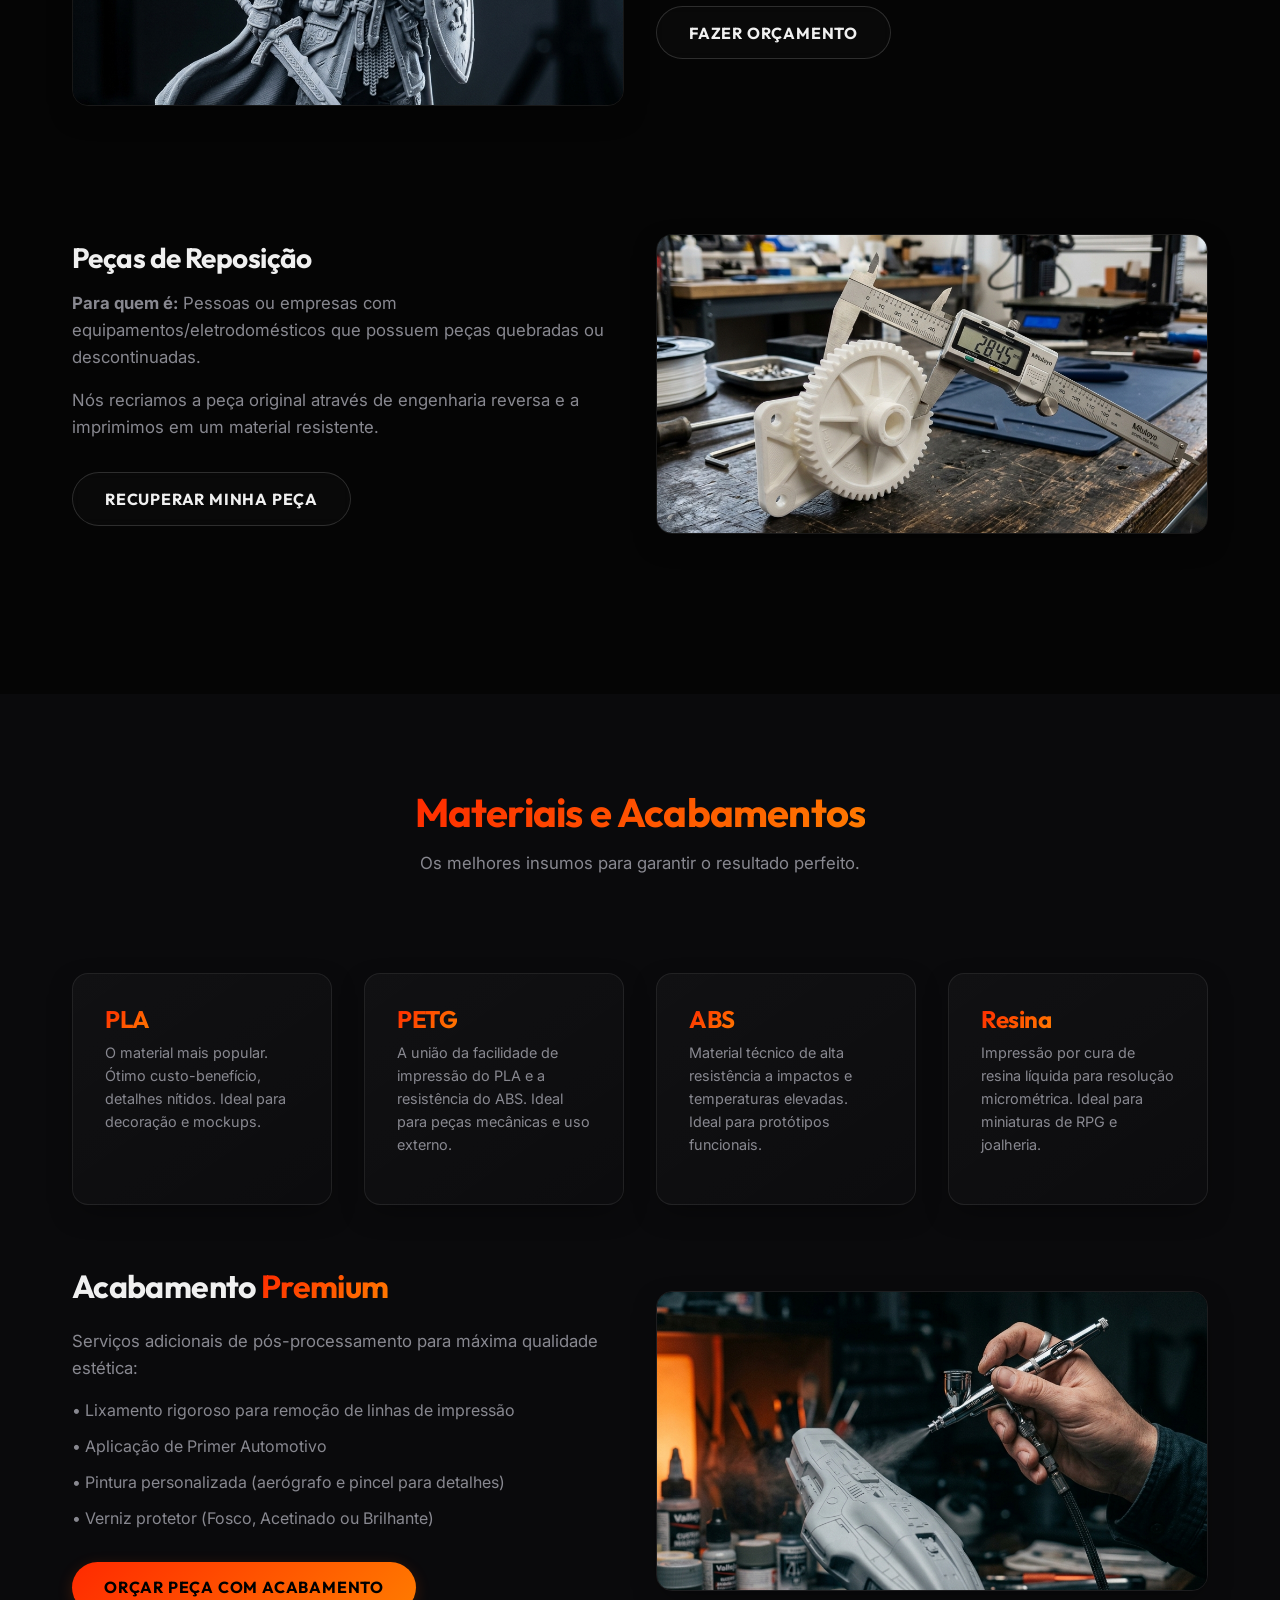
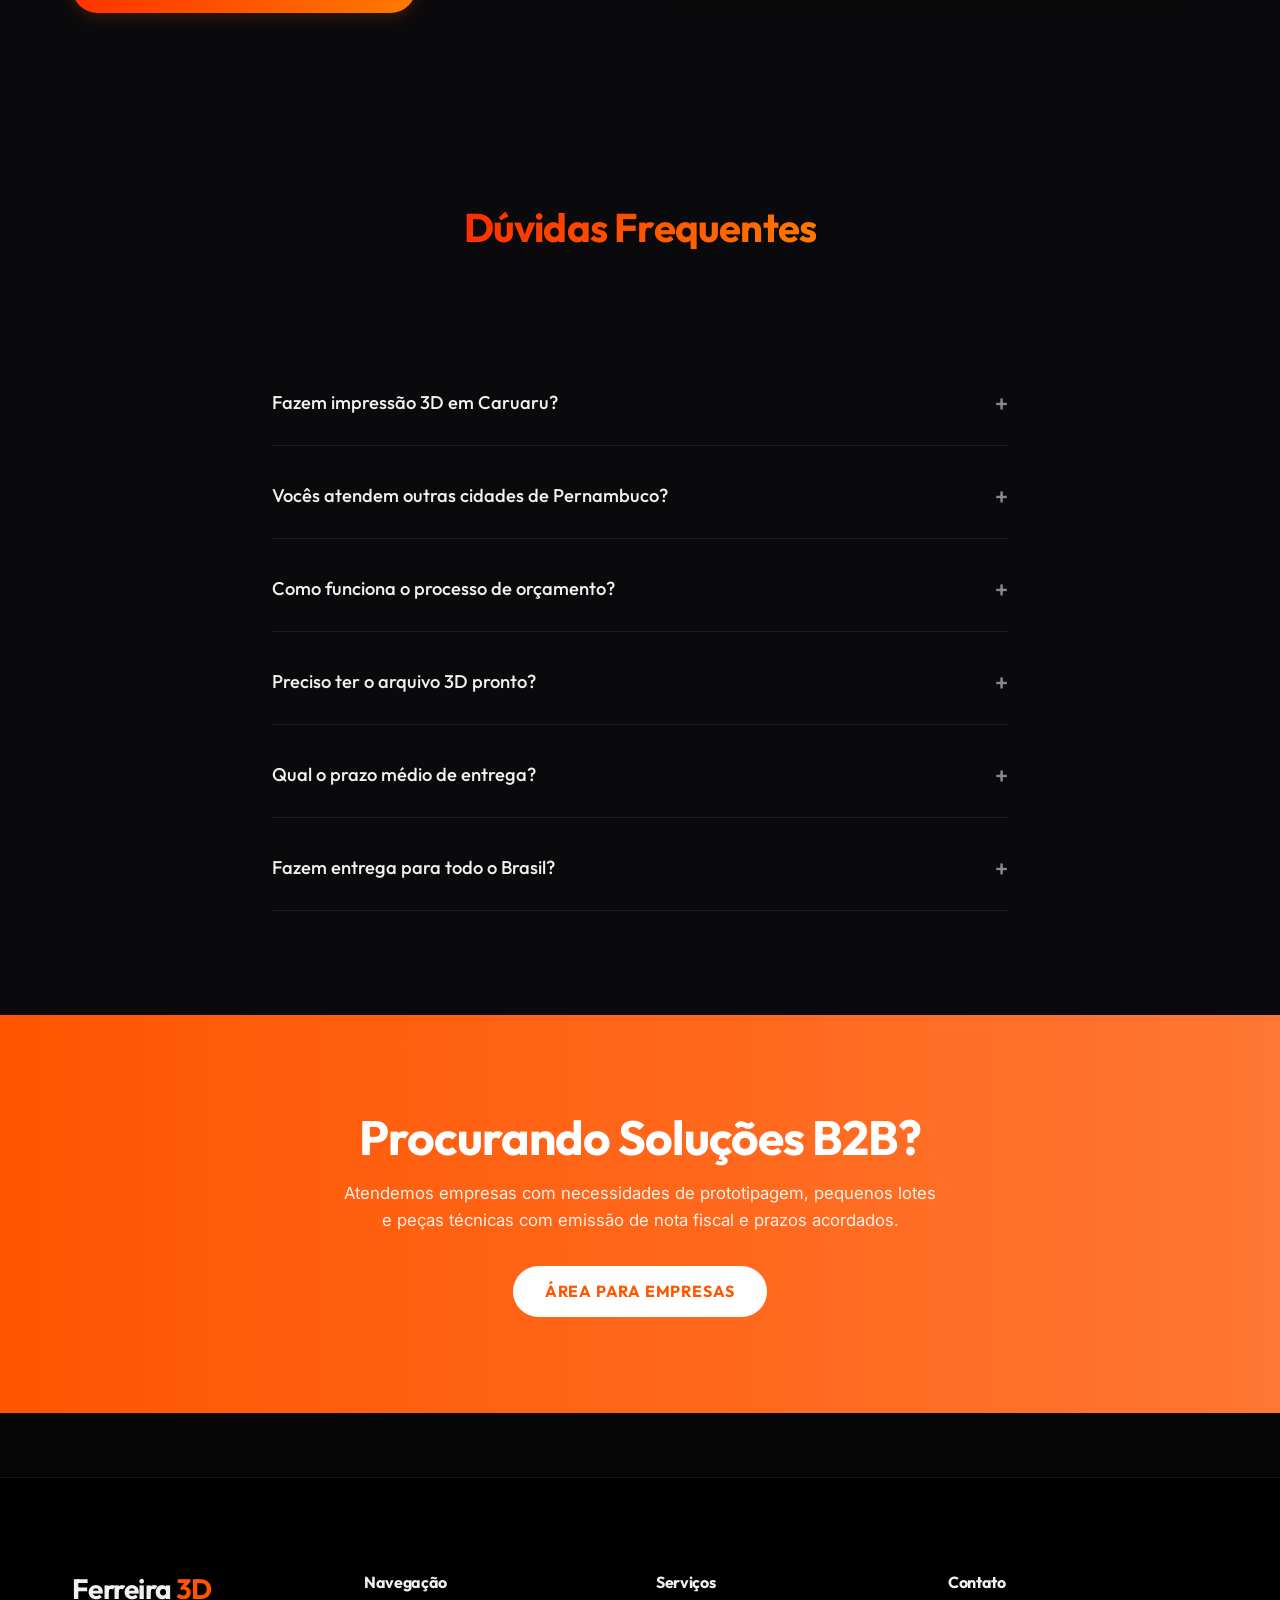
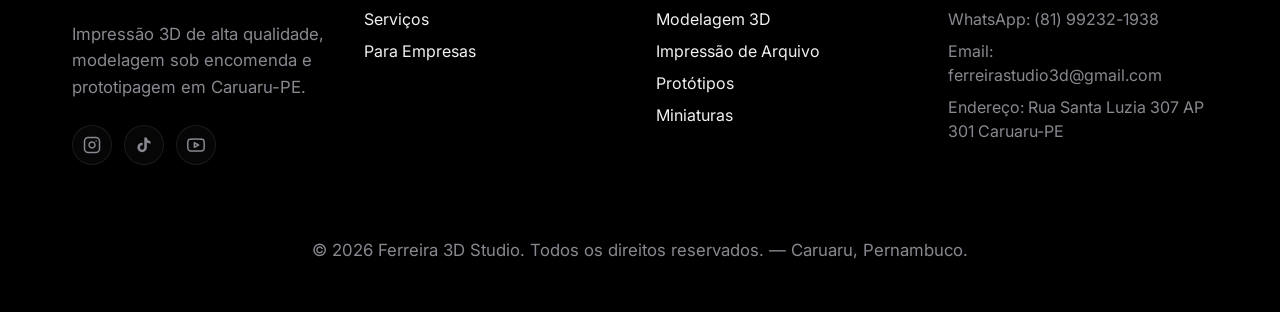
==== commit 24fe22c1: "feat: hero nacional - remove referencia a Caruaru/PE para melhorar conversao" ====
--- a/index.html
+++ b/index.html
@@ -9,6 +9,20 @@
     gtag('js', new Date());
 
     gtag('config', 'AW-18221522730');
+
+    function gtag_report_conversion(url) {
+      // Dispara a conversão para o Google Ads
+      if (typeof gtag === 'function') {
+        gtag('event', 'conversion', {
+          'send_to': 'AW-18221522730/IjifCPiVl9EcEKq-2fBD'
+        });
+      }
+      // Abre o WhatsApp em nova aba independente do gtag ter carregado
+      if (url) {
+        window.open(url, '_blank');
+      }
+      return false;
+    }
   </script>
   <meta charset="UTF-8">
   <meta name="viewport" content="width=device-width, initial-scale=1.0">
@@ -199,13 +213,13 @@
       <div style="position: absolute; top: 0; left: 0; width: 100%; height: 100%; z-index: -1; background: linear-gradient(180deg, rgba(10,10,12,0.1) 0%, rgba(10,10,12,0.3) 60%, var(--color-bg) 100%);"></div>
       
       <div class="container" style="position: relative; z-index: 1;">
-        <h1 style="font-size: clamp(1.6rem, 6.5vw, 3.5rem); margin-bottom: 1rem; line-height: 1.2; text-shadow: 0 4px 25px rgba(0,0,0,0.9); hyphens: none; word-break: keep-all; overflow-wrap: normal;">Impressão 3D em<br><span class="text-gradient" style="font-weight: 800; filter: drop-shadow(0 4px 25px rgba(0,0,0,0.9)); white-space: nowrap;">Caruaru e Pernambuco</span></h1>
+        <h1 style="font-size: clamp(1.6rem, 6.5vw, 3.5rem); margin-bottom: 1rem; line-height: 1.2; text-shadow: 0 4px 25px rgba(0,0,0,0.9); hyphens: none; word-break: keep-all; overflow-wrap: normal;">Impressão 3D Profissional<br><span class="text-gradient" style="font-weight: 800; filter: drop-shadow(0 4px 25px rgba(0,0,0,0.9)); white-space: nowrap;">Sob Encomenda · Entregamos para Todo o Brasil</span></h1>
         <p style="font-size: 1.25rem; max-width: 800px; margin: 0 auto 2.5rem; color: #fff; text-shadow: 0 4px 20px rgba(0,0,0,0.9);">
-          Especialistas em impressão 3D de alta qualidade em Caruaru-PE. Modelagem sob encomenda, prototipagem e miniaturas. Atendemos todo o Agreste Pernambucano e enviamos para todo o Brasil.
+          Especialistas em impressão 3D de alta qualidade. Modelagem sob encomenda, prototipagem, miniaturas e peças personalizadas. Enviamos para todo o Brasil.
         </p>
         <div style="display: flex; gap: 1rem; justify-content: center; flex-wrap: wrap;">
           <a href="/contato/" class="btn btn-primary" style="box-shadow: 0 0 25px rgba(255, 107, 0, 0.4);">Solicitar Orçamento</a>
-          <a href="https://wa.me/5581992321938?text=Ol%C3%A1%2C%20vim%20pelo%20site%20e%20gostaria%20de%20um%20or%C3%A7amento" target="_blank" rel="noopener noreferrer" class="btn btn-outline" style="background: rgba(0,0,0,0.6); backdrop-filter: blur(8px); border-color: rgba(255,255,255,0.3);" onclick="gtag('event', 'conversion', {'send_to': 'AW-18221522730/IjifCPiVl9EcEKq-2fBD'});">Falar no WhatsApp</a>
+          <a href="https://wa.me/5581992321938?text=Ol%C3%A1%2C%20vim%20pelo%20site%20e%20gostaria%20de%20um%20or%C3%A7amento" class="btn btn-outline" style="background: rgba(0,0,0,0.6); backdrop-filter: blur(8px); border-color: rgba(255,255,255,0.3);" onclick="return gtag_report_conversion('https://wa.me/5581992321938?text=Ol%C3%A1%2C%20vim%20pelo%20site%20e%20gostaria%20de%20um%20or%C3%A7amento');">Falar no WhatsApp</a>
         </div>
       </div>
     </section>
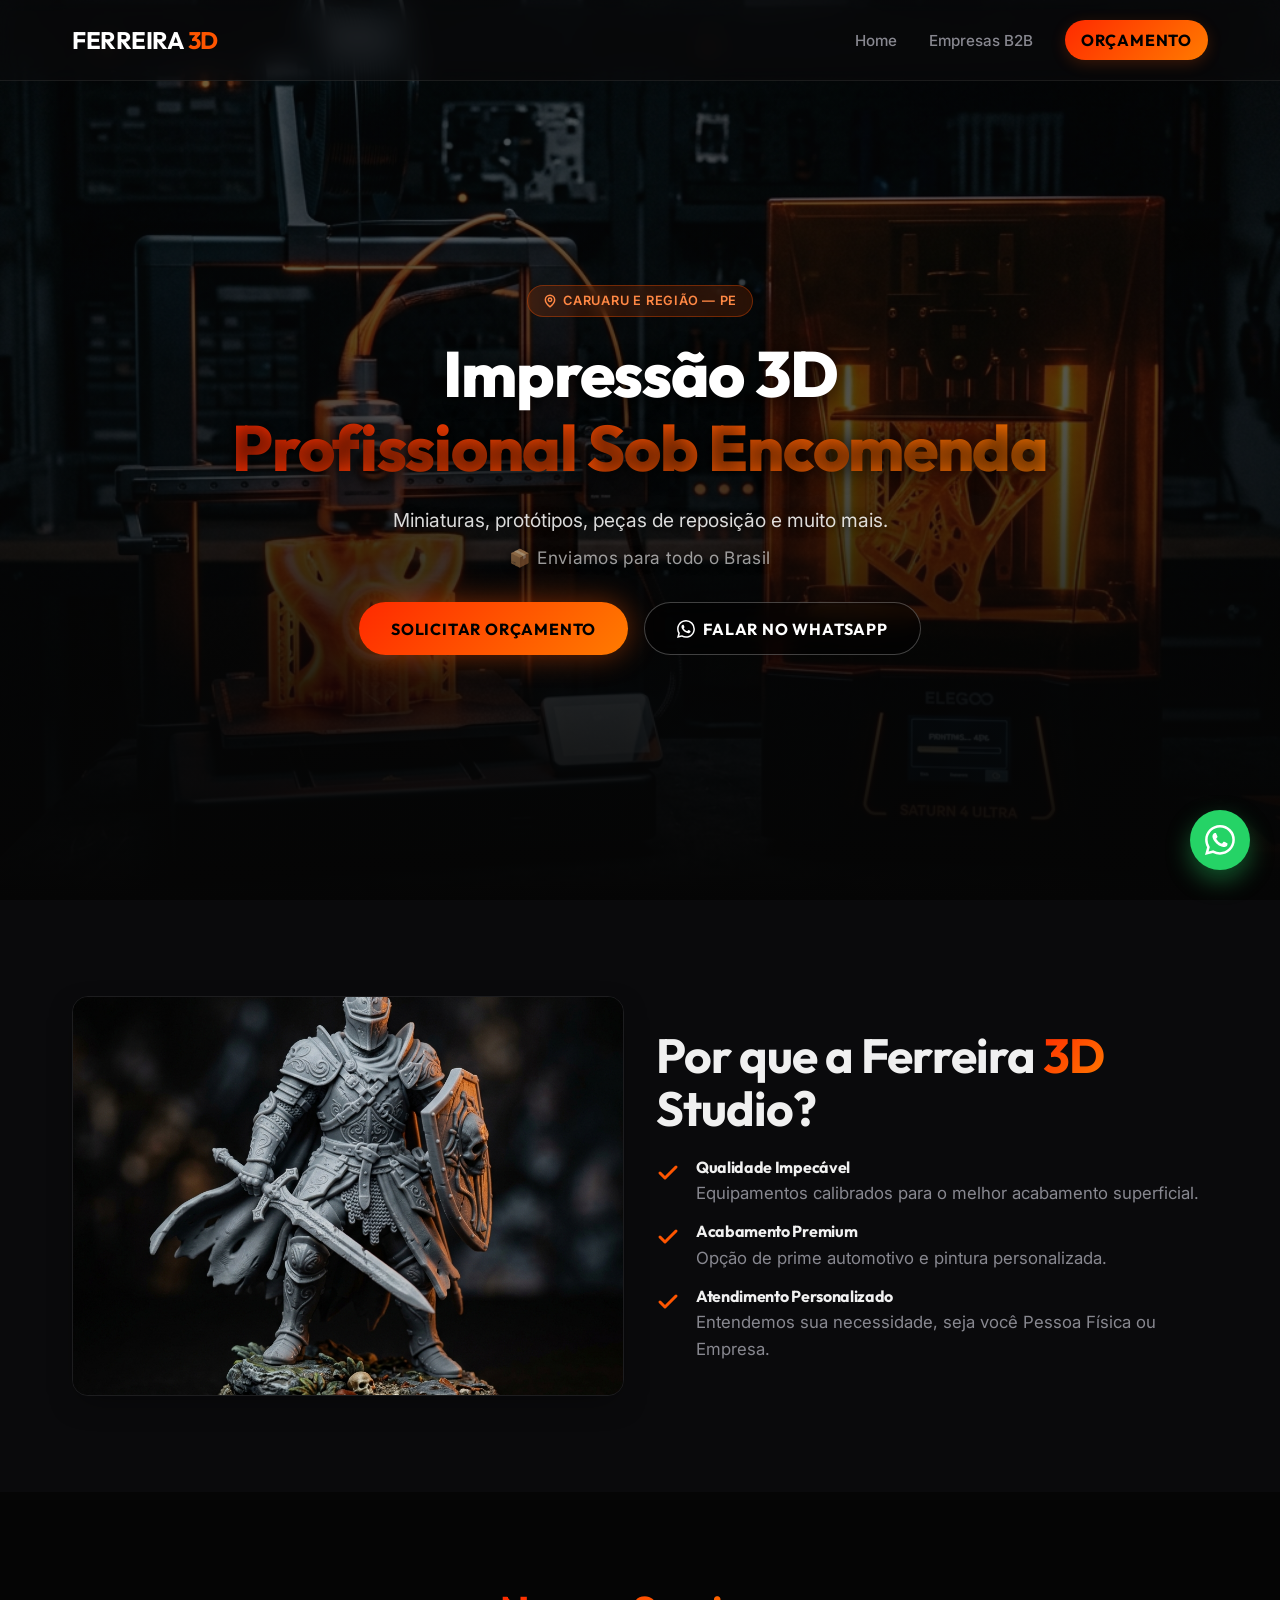
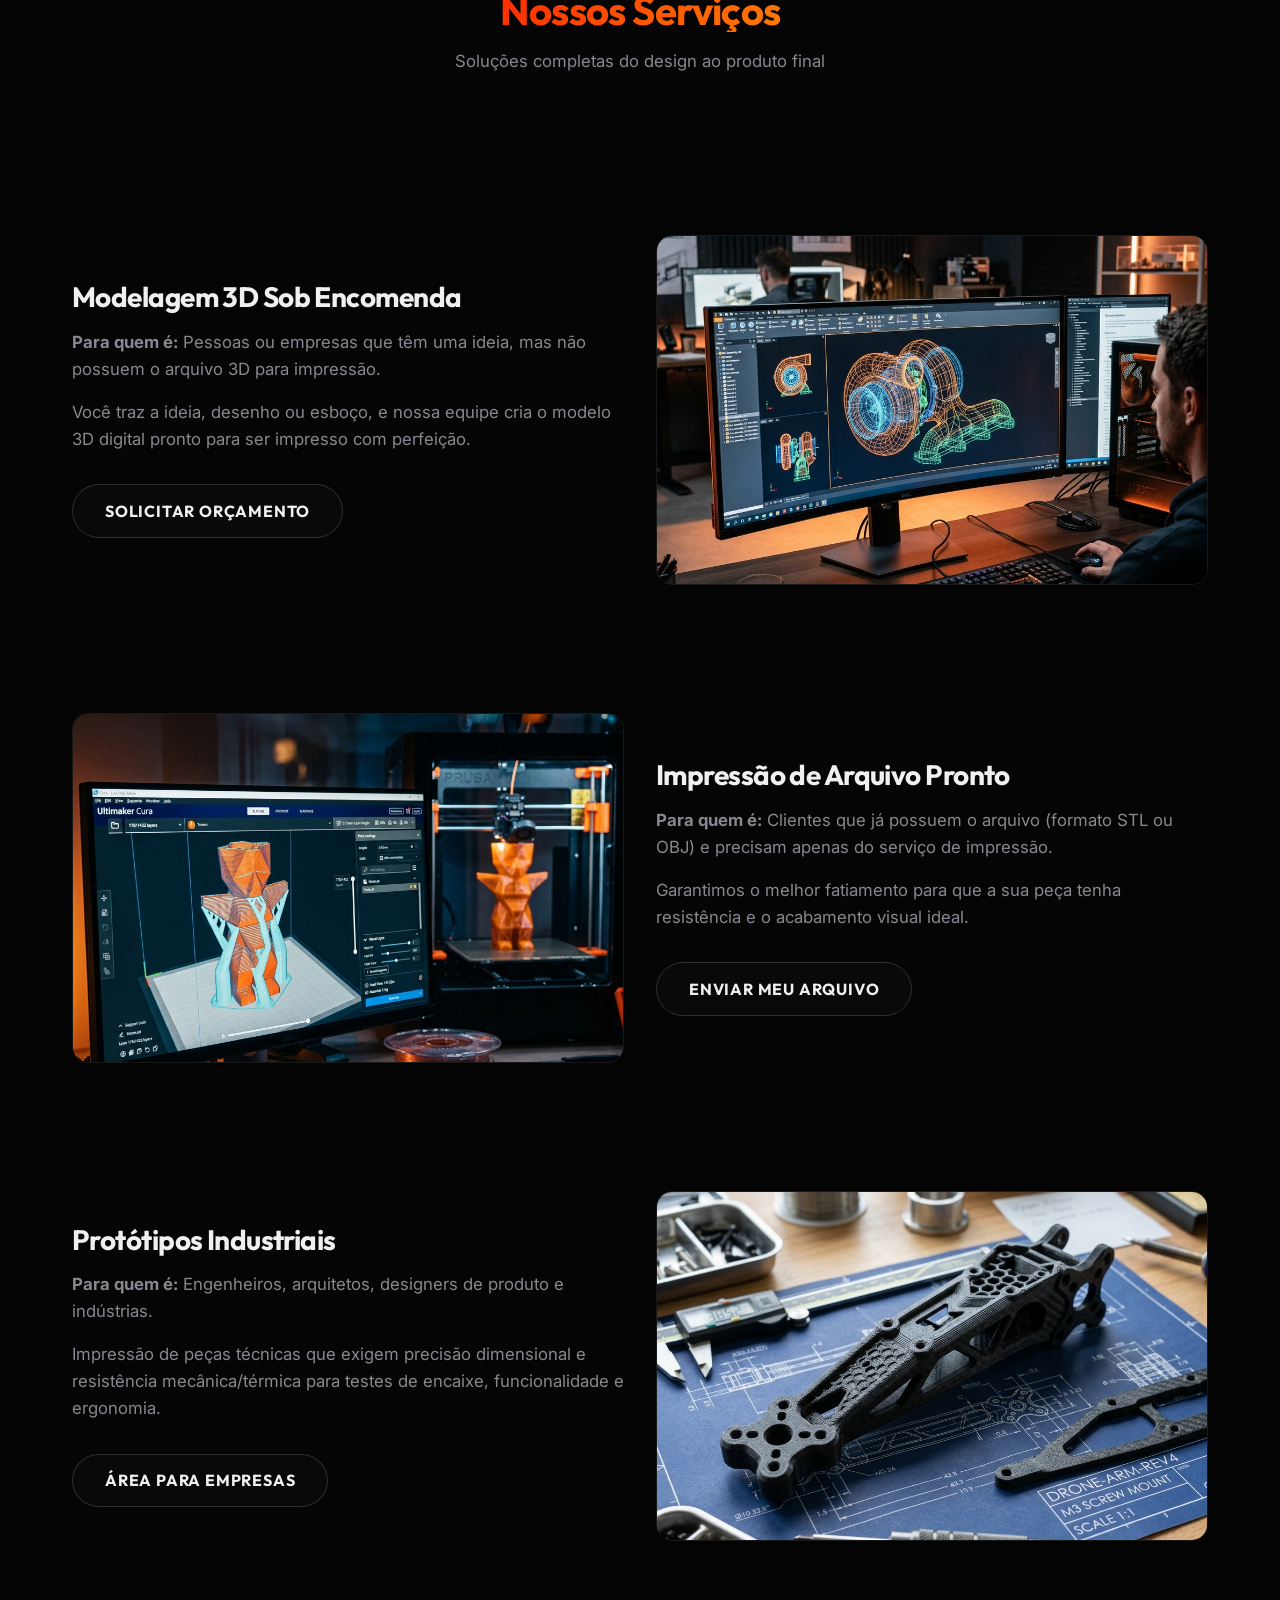
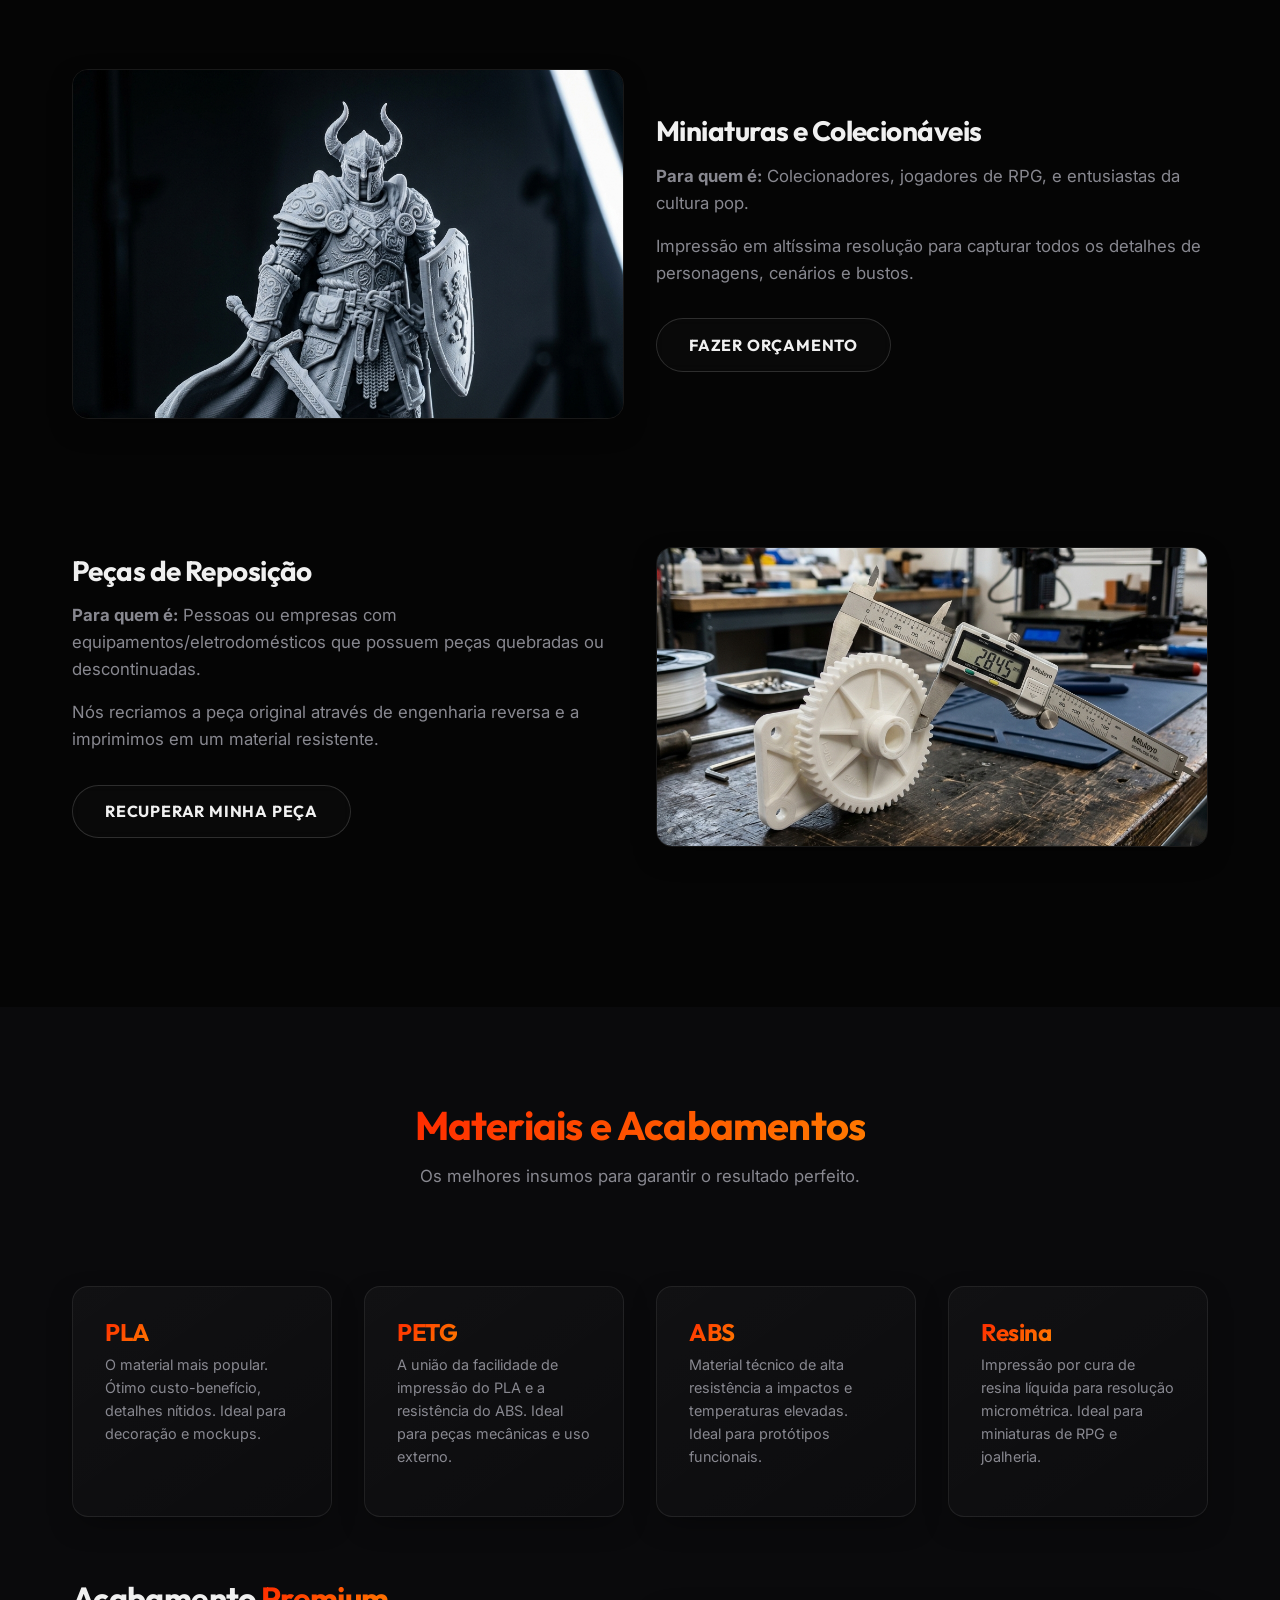
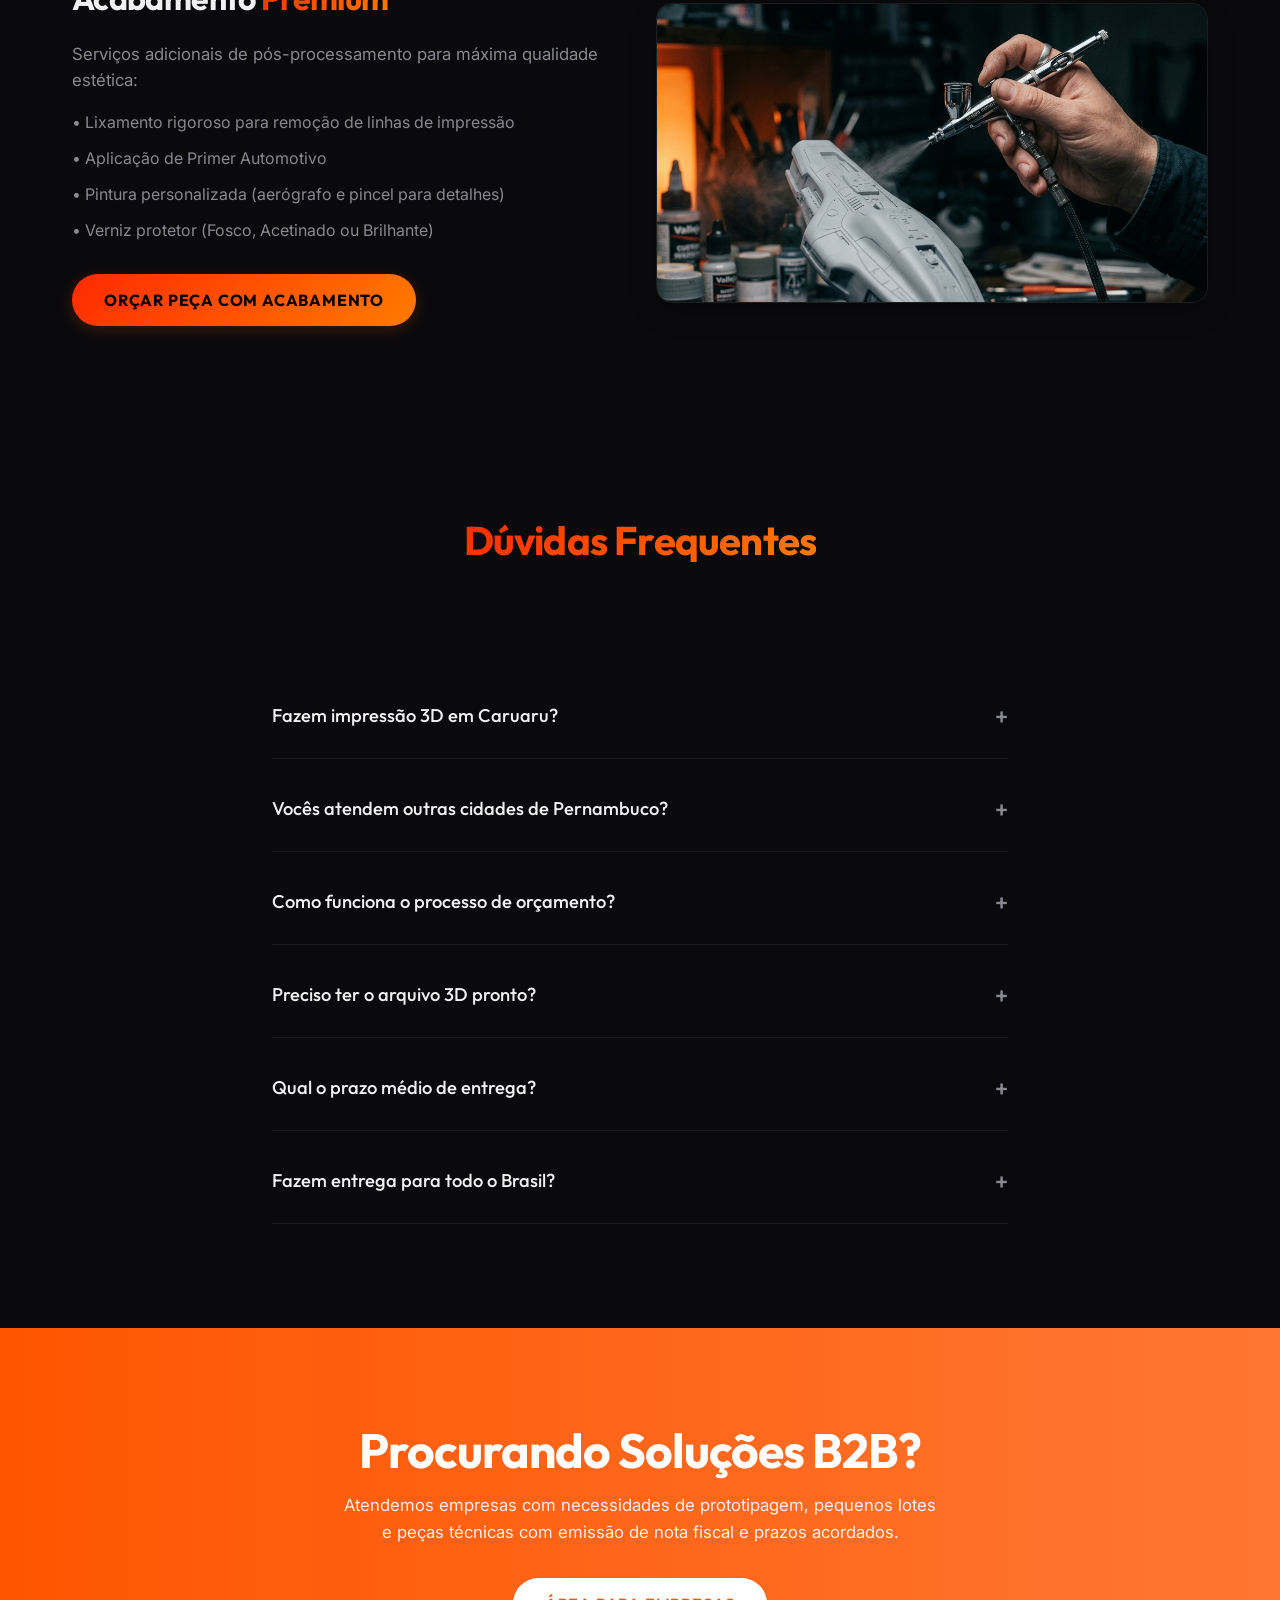
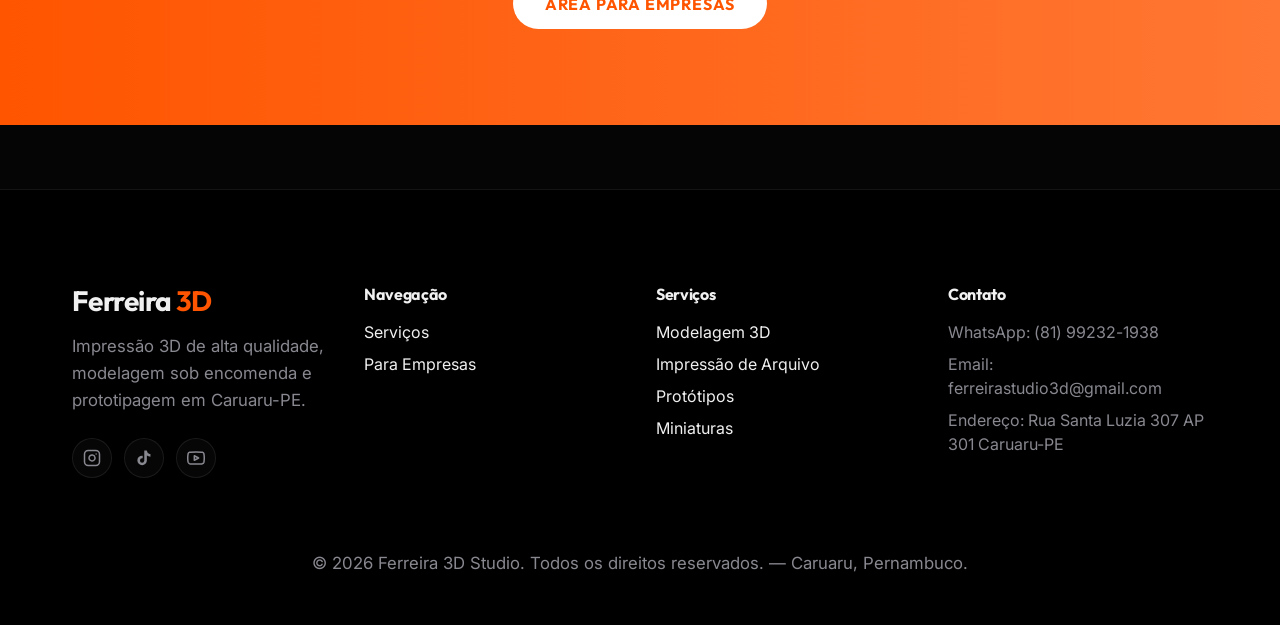
==== commit 4c87ef4a: "feat: redesign hero - melhor contraste, responsividade, badge Caruaru, envio nacional" ====
--- a/index.html
+++ b/index.html
@@ -204,25 +204,44 @@
 <body>
   <app-header></app-header>
 
-  <main>
     <!-- Hero Section -->
-    <section class="section" id="home" style="padding: 160px 0 120px; position: relative; text-align: center; overflow: hidden;">
+    <section id="home" class="hero-section">
       <!-- Background Image -->
-      <div style="position: absolute; top: 0; left: 0; width: 100%; height: 100%; z-index: -2; background-image: url('/assets/hero_bg.png'); background-size: cover; background-position: center; opacity: 0.85;"></div>
-      <!-- Gradient Overlay: apenas fade embaixo pra transição suave, sem fumaça escura -->
-      <div style="position: absolute; top: 0; left: 0; width: 100%; height: 100%; z-index: -1; background: linear-gradient(180deg, rgba(10,10,12,0.1) 0%, rgba(10,10,12,0.3) 60%, var(--color-bg) 100%);"></div>
-      
-      <div class="container" style="position: relative; z-index: 1;">
-        <h1 style="font-size: clamp(1.6rem, 6.5vw, 3.5rem); margin-bottom: 1rem; line-height: 1.2; text-shadow: 0 4px 25px rgba(0,0,0,0.9); hyphens: none; word-break: keep-all; overflow-wrap: normal;">Impressão 3D Profissional<br><span class="text-gradient" style="font-weight: 800; filter: drop-shadow(0 4px 25px rgba(0,0,0,0.9)); white-space: nowrap;">Sob Encomenda · Entregamos para Todo o Brasil</span></h1>
-        <p style="font-size: 1.25rem; max-width: 800px; margin: 0 auto 2.5rem; color: #fff; text-shadow: 0 4px 20px rgba(0,0,0,0.9);">
-          Especialistas em impressão 3D de alta qualidade. Modelagem sob encomenda, prototipagem, miniaturas e peças personalizadas. Enviamos para todo o Brasil.
+      <div class="hero-bg"></div>
+      <!-- Overlay escuro para garantir leitura -->
+      <div class="hero-overlay"></div>
+
+      <div class="container hero-content">
+        <!-- Badge de localização -->
+        <div class="hero-badge">
+          <svg xmlns="http://www.w3.org/2000/svg" width="14" height="14" viewBox="0 0 24 24" fill="none" stroke="currentColor" stroke-width="2.5" stroke-linecap="round" stroke-linejoin="round"><path d="M20 10c0 6-8 12-8 12s-8-6-8-12a8 8 0 0 1 16 0Z"/><circle cx="12" cy="10" r="3"/></svg>
+          Caruaru e Região — PE
+        </div>
+
+        <h1 class="hero-title">
+          Impressão 3D<br>
+          <span class="text-gradient">Profissional Sob Encomenda</span>
+        </h1>
+
+        <p class="hero-subtitle">
+          Miniaturas, protótipos, peças de reposição e muito mais.<br>
+          <span class="hero-shipping">📦 Enviamos para todo o Brasil</span>
         </p>
-        <div style="display: flex; gap: 1rem; justify-content: center; flex-wrap: wrap;">
-          <a href="/contato/" class="btn btn-primary" style="box-shadow: 0 0 25px rgba(255, 107, 0, 0.4);">Solicitar Orçamento</a>
-          <a href="https://wa.me/5581992321938?text=Ol%C3%A1%2C%20vim%20pelo%20site%20e%20gostaria%20de%20um%20or%C3%A7amento" class="btn btn-outline" style="background: rgba(0,0,0,0.6); backdrop-filter: blur(8px); border-color: rgba(255,255,255,0.3);" onclick="return gtag_report_conversion('https://wa.me/5581992321938?text=Ol%C3%A1%2C%20vim%20pelo%20site%20e%20gostaria%20de%20um%20or%C3%A7amento');">Falar no WhatsApp</a>
+
+        <div class="hero-actions">
+          <a href="/contato/" class="btn btn-primary hero-btn-primary">
+            Solicitar Orçamento
+          </a>
+          <a href="https://wa.me/5581992321938?text=Ol%C3%A1%2C%20vim%20pelo%20site%20e%20gostaria%20de%20um%20or%C3%A7amento"
+             class="btn btn-outline hero-btn-outline"
+             onclick="return gtag_report_conversion('https://wa.me/5581992321938?text=Ol%C3%A1%2C%20vim%20pelo%20site%20e%20gostaria%20de%20um%20or%C3%A7amento');">
+            <svg xmlns="http://www.w3.org/2000/svg" width="18" height="18" fill="currentColor" viewBox="0 0 16 16"><path d="M13.601 2.326A7.854 7.854 0 0 0 7.994 0C3.627 0 .068 3.558.064 7.926c0 1.399.366 2.76 1.057 3.965L0 16l4.204-1.102a7.933 7.933 0 0 0 3.79.965h.004c4.368 0 7.926-3.558 7.93-7.93A7.898 7.898 0 0 0 13.6 2.326zM7.994 14.521a6.573 6.573 0 0 1-3.356-.92l-.24-.144-2.494.654.666-2.433-.156-.251a6.56 6.56 0 0 1-1.007-3.505c0-3.626 2.957-6.584 6.591-6.584a6.56 6.56 0 0 1 4.66 1.931 6.557 6.557 0 0 1 1.928 4.66c-.004 3.639-2.961 6.592-6.592 6.592zm3.615-4.934c-.197-.099-1.17-.578-1.353-.646-.182-.065-.315-.099-.445.099-.133.197-.513.646-.627.775-.114.133-.232.148-.43.05-.197-.1-.836-.308-1.592-.985-.59-.525-.985-1.175-1.103-1.372-.114-.198-.011-.304.088-.403.087-.088.197-.232.296-.346.1-.114.133-.198.198-.33.065-.134.034-.248-.015-.347-.05-.099-.445-1.076-.612-1.47-.16-.389-.323-.335-.445-.34-.114-.007-.247-.007-.38-.007a.729.729 0 0 0-.529.247c-.182.198-.691.677-.691 1.654 0 .977.71 1.916.81 2.049.098.133 1.394 2.132 3.383 2.992.47.205.84.326 1.129.418.475.152.904.129 1.246.08.38-.058 1.171-.48 1.338-.943.164-.464.164-.86.114-.943-.049-.084-.182-.133-.38-.232z"/></svg>
+            Falar no WhatsApp
+          </a>
         </div>
       </div>
     </section>
+
 
     <!-- Por que nós -->
     <section class="section" style="background-color: var(--color-surface);">
--- a/css/components.css
+++ b/css/components.css
@@ -194,3 +194,150 @@
 .feature-card:hover {
   transform: translateY(-5px);
 }
+
+/* ===== HERO SECTION ===== */
+.hero-section {
+  position: relative;
+  min-height: 100svh;
+  display: flex;
+  align-items: center;
+  justify-content: center;
+  text-align: center;
+  overflow: hidden;
+  padding: 120px 0 80px;
+}
+
+.hero-bg {
+  position: absolute;
+  inset: 0;
+  background-image: url('/assets/hero_bg.png');
+  background-size: cover;
+  background-position: center;
+  z-index: 0;
+}
+
+.hero-overlay {
+  position: absolute;
+  inset: 0;
+  background: linear-gradient(
+    180deg,
+    rgba(5, 5, 5, 0.55) 0%,
+    rgba(5, 5, 5, 0.70) 50%,
+    var(--color-bg) 100%
+  );
+  z-index: 1;
+}
+
+.hero-content {
+  position: relative;
+  z-index: 2;
+  display: flex;
+  flex-direction: column;
+  align-items: center;
+  gap: 1.25rem;
+}
+
+/* Badge de localização */
+.hero-badge {
+  display: inline-flex;
+  align-items: center;
+  gap: 0.4rem;
+  background: rgba(255, 85, 0, 0.15);
+  border: 1px solid rgba(255, 85, 0, 0.35);
+  color: #ff8844;
+  font-size: 0.8rem;
+  font-weight: 600;
+  letter-spacing: 0.06em;
+  text-transform: uppercase;
+  padding: 0.35rem 0.9rem;
+  border-radius: var(--radius-pill);
+  backdrop-filter: blur(8px);
+}
+
+/* Título principal */
+.hero-title {
+  font-size: clamp(2rem, 6vw, 4rem);
+  font-weight: 800;
+  line-height: 1.15;
+  color: #ffffff;
+  text-shadow: 0 2px 20px rgba(0, 0, 0, 0.8);
+  hyphens: none;
+  word-break: keep-all;
+  overflow-wrap: normal;
+  margin: 0;
+}
+
+/* Subtítulo */
+.hero-subtitle {
+  font-size: clamp(0.95rem, 2.5vw, 1.2rem);
+  color: rgba(255, 255, 255, 0.85);
+  text-shadow: 0 1px 10px rgba(0, 0, 0, 0.7);
+  max-width: 600px;
+  line-height: 1.7;
+  margin: 0;
+}
+
+/* Linha de envio nacional */
+.hero-shipping {
+  display: inline-block;
+  margin-top: 0.4rem;
+  font-size: 0.9em;
+  color: rgba(255, 255, 255, 0.6);
+  letter-spacing: 0.02em;
+}
+
+/* Botões do hero */
+.hero-actions {
+  display: flex;
+  gap: 1rem;
+  flex-wrap: wrap;
+  justify-content: center;
+  margin-top: 0.5rem;
+}
+
+.hero-btn-primary {
+  box-shadow: 0 0 30px rgba(255, 85, 0, 0.45);
+  gap: 0.5rem;
+}
+
+.hero-btn-outline {
+  background: rgba(0, 0, 0, 0.5);
+  backdrop-filter: blur(10px);
+  border-color: rgba(255, 255, 255, 0.25);
+  color: #ffffff;
+  gap: 0.5rem;
+}
+.hero-btn-outline:hover {
+  background: rgba(255, 255, 255, 0.1);
+  border-color: rgba(255, 255, 255, 0.5);
+}
+
+/* Mobile */
+@media (max-width: 480px) {
+  .hero-section {
+    padding: 100px 0 60px;
+    min-height: 100svh;
+  }
+
+  .hero-title {
+    font-size: clamp(1.7rem, 8vw, 2.4rem);
+  }
+
+  .hero-subtitle {
+    font-size: 0.95rem;
+  }
+
+  .hero-actions {
+    flex-direction: column;
+    align-items: center;
+    width: 100%;
+    gap: 0.75rem;
+  }
+
+  .hero-btn-primary,
+  .hero-btn-outline {
+    width: 100%;
+    max-width: 320px;
+  }
+}
+
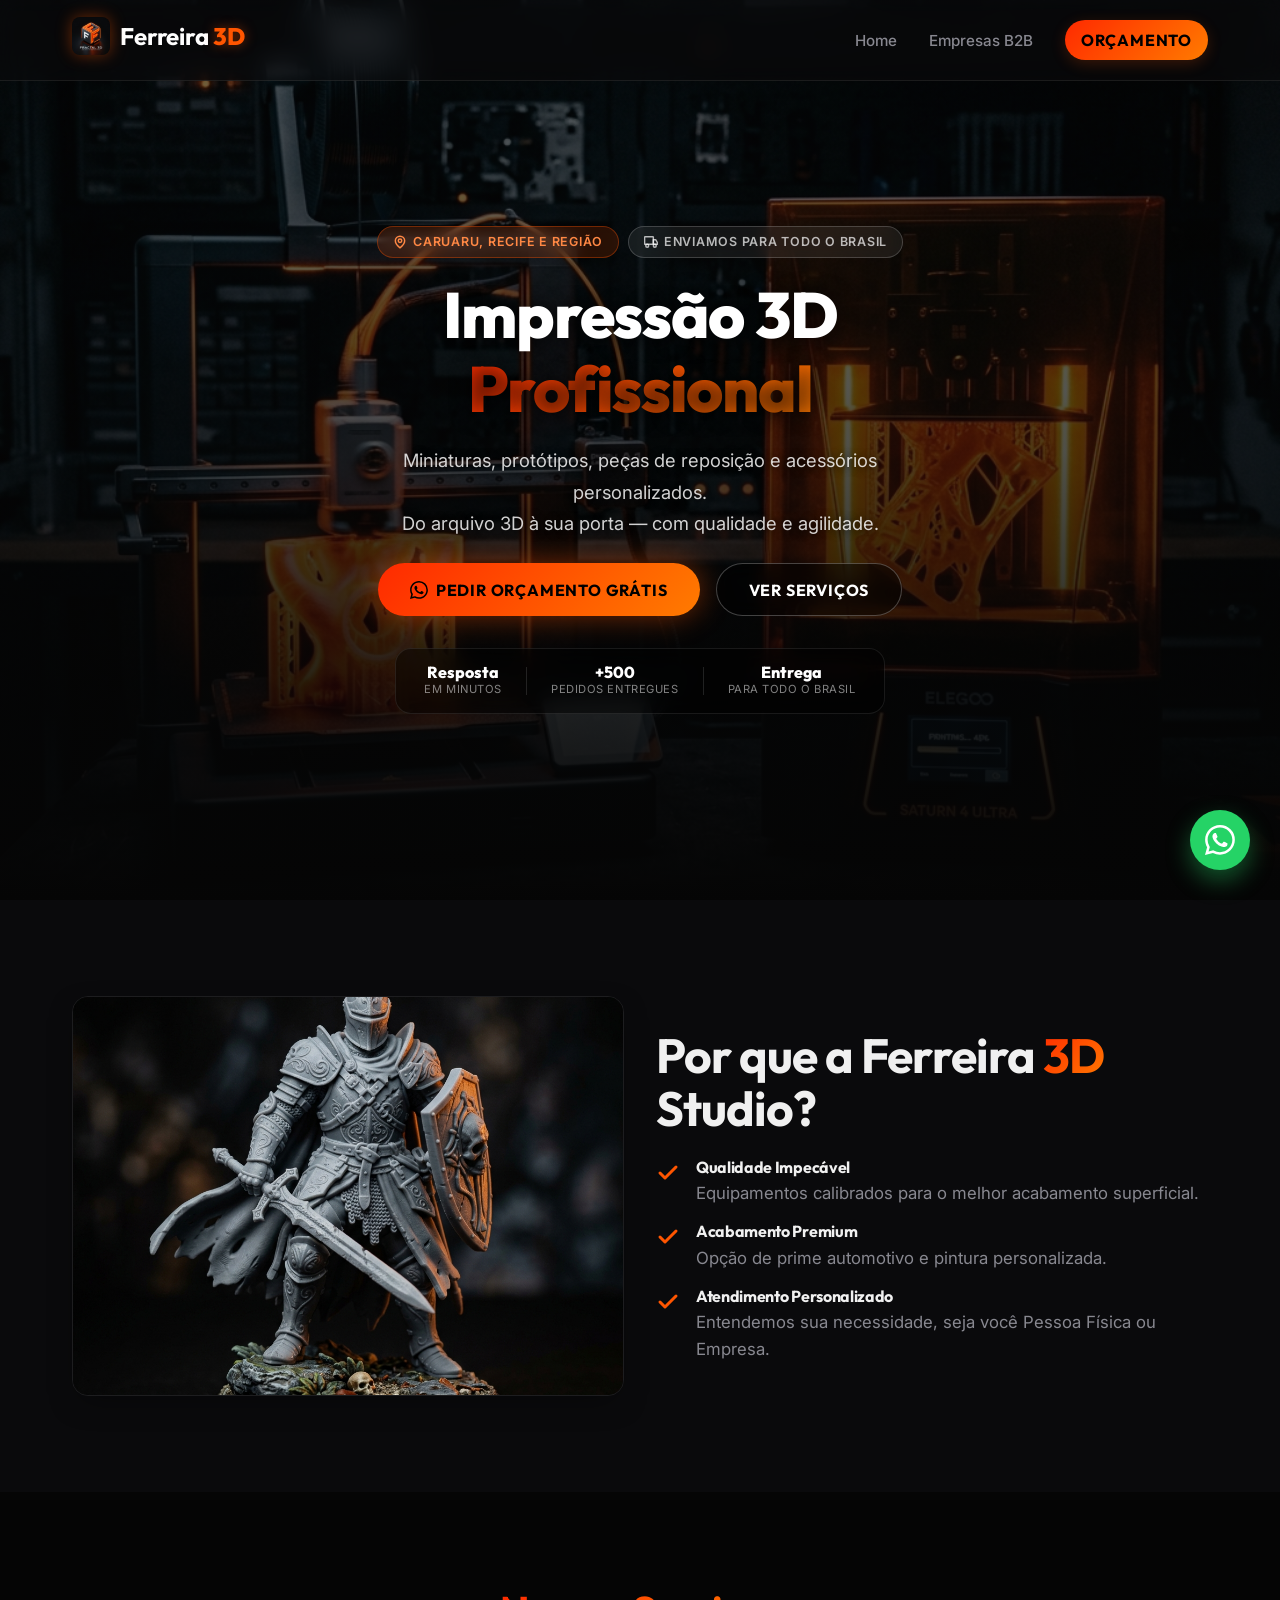
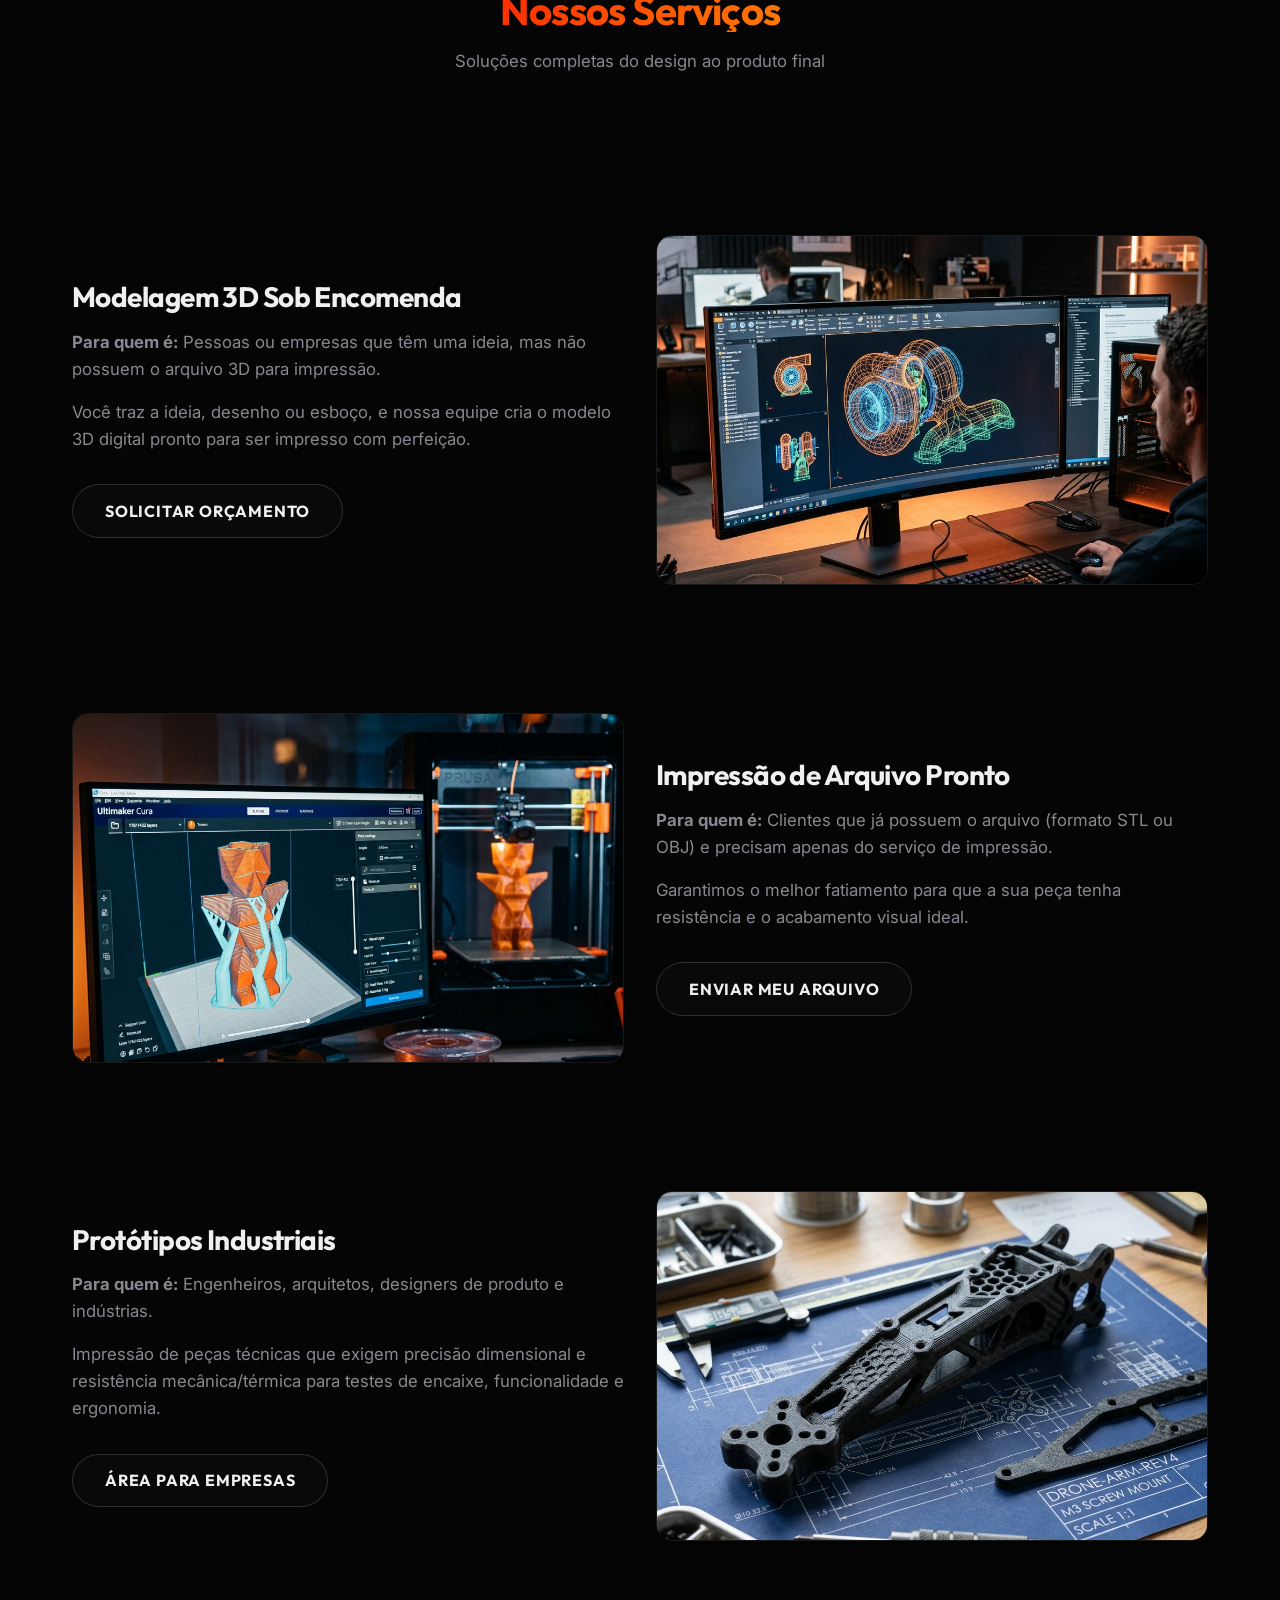
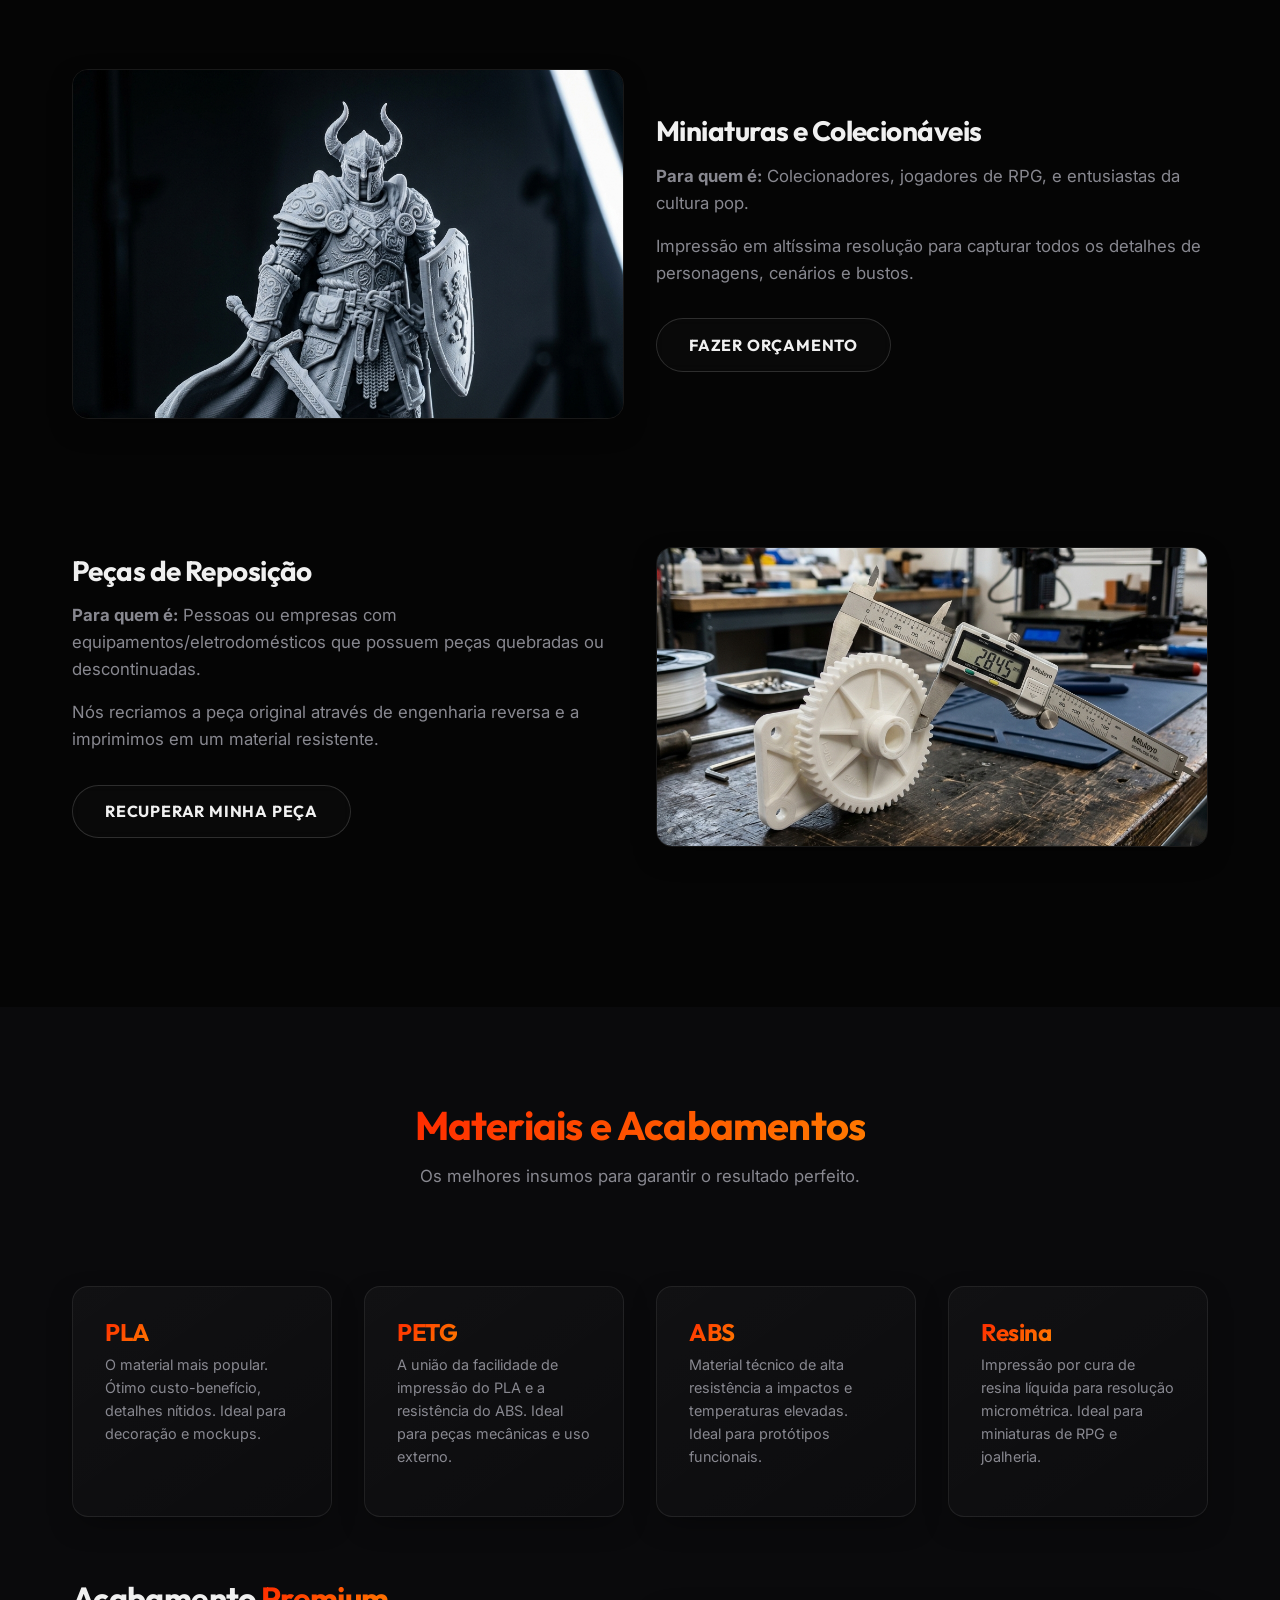
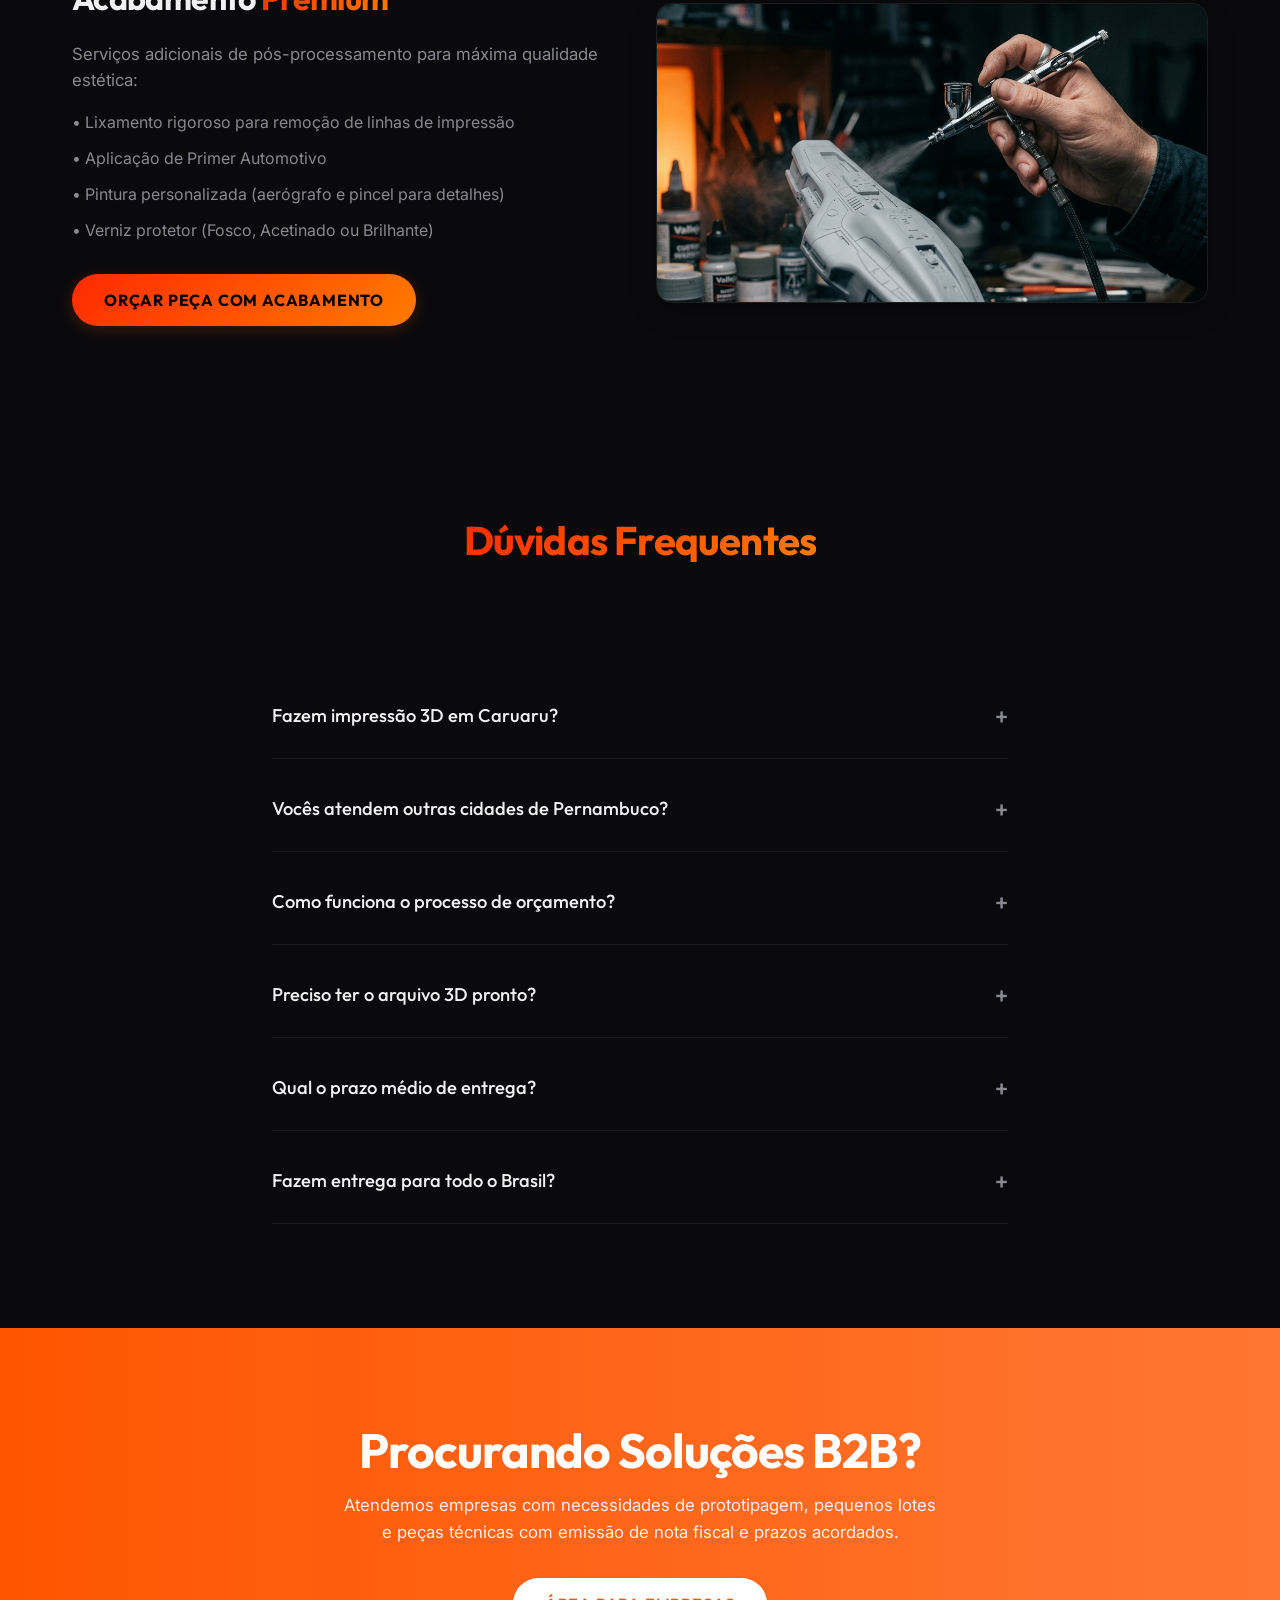
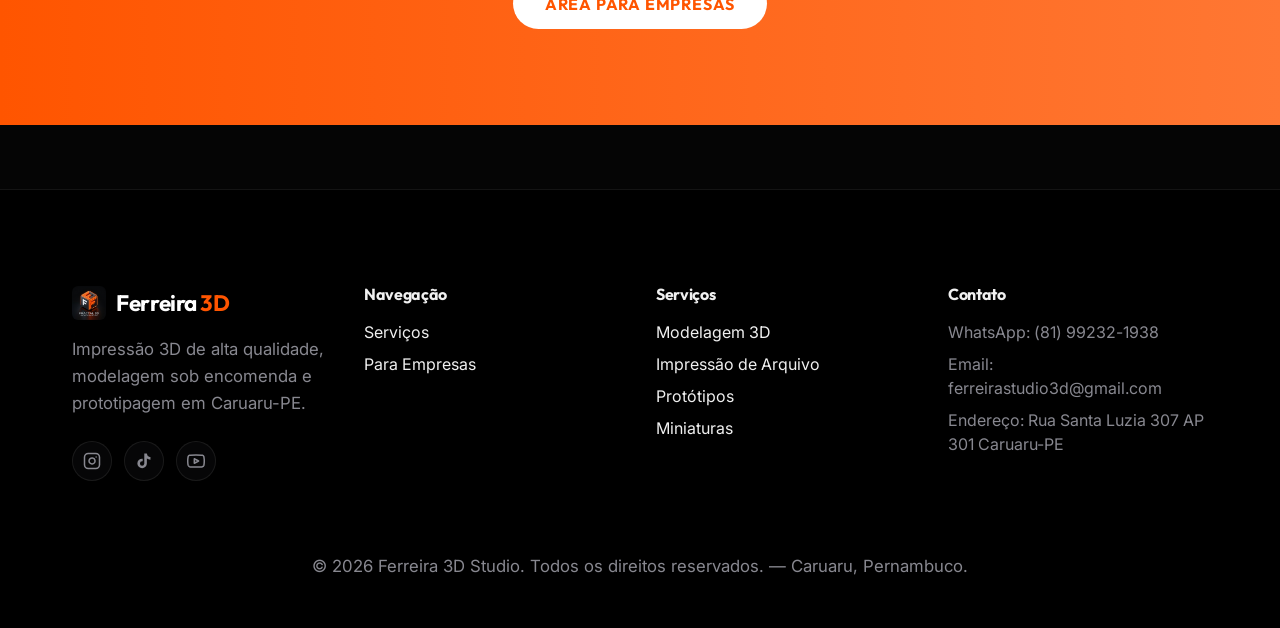
==== commit 9f2cc88a: "feat: nova logo com icone 3D e texto estilizado Ferreira 3D" ====
--- a/index.html
+++ b/index.html
@@ -206,39 +206,68 @@
 
     <!-- Hero Section -->
     <section id="home" class="hero-section">
-      <!-- Background Image -->
       <div class="hero-bg"></div>
-      <!-- Overlay escuro para garantir leitura -->
       <div class="hero-overlay"></div>
 
       <div class="container hero-content">
-        <!-- Badge de localização -->
-        <div class="hero-badge">
-          <svg xmlns="http://www.w3.org/2000/svg" width="14" height="14" viewBox="0 0 24 24" fill="none" stroke="currentColor" stroke-width="2.5" stroke-linecap="round" stroke-linejoin="round"><path d="M20 10c0 6-8 12-8 12s-8-6-8-12a8 8 0 0 1 16 0Z"/><circle cx="12" cy="10" r="3"/></svg>
-          Caruaru e Região — PE
-        </div>
-
+
+        <!-- Badges de localização + entrega -->
+        <div class="hero-badges">
+          <div class="hero-badge">
+            <svg xmlns="http://www.w3.org/2000/svg" width="14" height="14" viewBox="0 0 24 24" fill="none" stroke="currentColor" stroke-width="2.5" stroke-linecap="round" stroke-linejoin="round"><path d="M20 10c0 6-8 12-8 12s-8-6-8-12a8 8 0 0 1 16 0Z"/><circle cx="12" cy="10" r="3"/></svg>
+            Caruaru, Recife e Região
+          </div>
+          <div class="hero-badge hero-badge--muted">
+            <svg xmlns="http://www.w3.org/2000/svg" width="14" height="14" viewBox="0 0 24 24" fill="none" stroke="currentColor" stroke-width="2.5" stroke-linecap="round" stroke-linejoin="round"><rect x="1" y="3" width="15" height="13" rx="1"/><path d="M16 8h4l3 5v3h-7V8z"/><circle cx="5.5" cy="18.5" r="2.5"/><circle cx="18.5" cy="18.5" r="2.5"/></svg>
+            Enviamos para todo o Brasil
+          </div>
+        </div>
+
+        <!-- Título -->
         <h1 class="hero-title">
           Impressão 3D<br>
-          <span class="text-gradient">Profissional Sob Encomenda</span>
+          <span class="text-gradient">Profissional</span>
         </h1>
 
+        <!-- Subtítulo focado em benefício -->
         <p class="hero-subtitle">
-          Miniaturas, protótipos, peças de reposição e muito mais.<br>
-          <span class="hero-shipping">📦 Enviamos para todo o Brasil</span>
+          Miniaturas, protótipos, peças de reposição e acessórios personalizados.<br>
+          Do arquivo 3D à sua porta — com qualidade e agilidade.
         </p>
 
+        <!-- CTAs -->
         <div class="hero-actions">
-          <a href="/contato/" class="btn btn-primary hero-btn-primary">
-            Solicitar Orçamento
-          </a>
           <a href="https://wa.me/5581992321938?text=Ol%C3%A1%2C%20vim%20pelo%20site%20e%20gostaria%20de%20um%20or%C3%A7amento"
-             class="btn btn-outline hero-btn-outline"
+             class="btn btn-primary hero-btn-primary"
              onclick="return gtag_report_conversion('https://wa.me/5581992321938?text=Ol%C3%A1%2C%20vim%20pelo%20site%20e%20gostaria%20de%20um%20or%C3%A7amento');">
             <svg xmlns="http://www.w3.org/2000/svg" width="18" height="18" fill="currentColor" viewBox="0 0 16 16"><path d="M13.601 2.326A7.854 7.854 0 0 0 7.994 0C3.627 0 .068 3.558.064 7.926c0 1.399.366 2.76 1.057 3.965L0 16l4.204-1.102a7.933 7.933 0 0 0 3.79.965h.004c4.368 0 7.926-3.558 7.93-7.93A7.898 7.898 0 0 0 13.6 2.326zM7.994 14.521a6.573 6.573 0 0 1-3.356-.92l-.24-.144-2.494.654.666-2.433-.156-.251a6.56 6.56 0 0 1-1.007-3.505c0-3.626 2.957-6.584 6.591-6.584a6.56 6.56 0 0 1 4.66 1.931 6.557 6.557 0 0 1 1.928 4.66c-.004 3.639-2.961 6.592-6.592 6.592zm3.615-4.934c-.197-.099-1.17-.578-1.353-.646-.182-.065-.315-.099-.445.099-.133.197-.513.646-.627.775-.114.133-.232.148-.43.05-.197-.1-.836-.308-1.592-.985-.59-.525-.985-1.175-1.103-1.372-.114-.198-.011-.304.088-.403.087-.088.197-.232.296-.346.1-.114.133-.198.198-.33.065-.134.034-.248-.015-.347-.05-.099-.445-1.076-.612-1.47-.16-.389-.323-.335-.445-.34-.114-.007-.247-.007-.38-.007a.729.729 0 0 0-.529.247c-.182.198-.691.677-.691 1.654 0 .977.71 1.916.81 2.049.098.133 1.394 2.132 3.383 2.992.47.205.84.326 1.129.418.475.152.904.129 1.246.08.38-.058 1.171-.48 1.338-.943.164-.464.164-.86.114-.943-.049-.084-.182-.133-.38-.232z"/></svg>
-            Falar no WhatsApp
+            Pedir Orçamento Grátis
           </a>
-        </div>
+          <a href="/contato/" class="btn btn-outline hero-btn-outline">
+            Ver Serviços
+          </a>
+        </div>
+
+        <!-- Trust bar — prova social -->
+        <div class="hero-trust">
+          <div class="hero-trust-item">
+            <strong>Resposta</strong>
+            <span>em minutos</span>
+          </div>
+          <div class="hero-trust-divider"></div>
+          <div class="hero-trust-item">
+            <strong>+500</strong>
+            <span>Pedidos entregues</span>
+          </div>
+          <div class="hero-trust-divider"></div>
+          <div class="hero-trust-item">
+            <strong>Entrega</strong>
+            <span>para todo o Brasil</span>
+          </div>
+        </div>
+          </div>
+        </div>
+
       </div>
     </section>
 
--- a/css/components.css
+++ b/css/components.css
@@ -237,6 +237,15 @@
   gap: 1.25rem;
 }
 
+/* Linha de badges (localização + entrega) */
+.hero-badges {
+  display: flex;
+  align-items: center;
+  gap: 0.6rem;
+  flex-wrap: wrap;
+  justify-content: center;
+}
+
 /* Badge de localização */
 .hero-badge {
   display: inline-flex;
@@ -245,13 +254,20 @@
   background: rgba(255, 85, 0, 0.15);
   border: 1px solid rgba(255, 85, 0, 0.35);
   color: #ff8844;
-  font-size: 0.8rem;
+  font-size: 0.78rem;
   font-weight: 600;
   letter-spacing: 0.06em;
   text-transform: uppercase;
   padding: 0.35rem 0.9rem;
   border-radius: var(--radius-pill);
   backdrop-filter: blur(8px);
+}
+
+/* Badge de entrega — mais discreto */
+.hero-badge--muted {
+  background: rgba(255, 255, 255, 0.07);
+  border-color: rgba(255, 255, 255, 0.18);
+  color: rgba(255, 255, 255, 0.7);
 }
 
 /* Título principal */
@@ -269,21 +285,12 @@
 
 /* Subtítulo */
 .hero-subtitle {
-  font-size: clamp(0.95rem, 2.5vw, 1.2rem);
-  color: rgba(255, 255, 255, 0.85);
+  font-size: clamp(0.95rem, 2.5vw, 1.15rem);
+  color: rgba(255, 255, 255, 0.82);
   text-shadow: 0 1px 10px rgba(0, 0, 0, 0.7);
-  max-width: 600px;
+  max-width: 580px;
   line-height: 1.7;
   margin: 0;
-}
-
-/* Linha de envio nacional */
-.hero-shipping {
-  display: inline-block;
-  margin-top: 0.4rem;
-  font-size: 0.9em;
-  color: rgba(255, 255, 255, 0.6);
-  letter-spacing: 0.02em;
 }
 
 /* Botões do hero */
@@ -292,7 +299,7 @@
   gap: 1rem;
   flex-wrap: wrap;
   justify-content: center;
-  margin-top: 0.5rem;
+  margin-top: 0.25rem;
 }
 
 .hero-btn-primary {
@@ -301,7 +308,7 @@
 }
 
 .hero-btn-outline {
-  background: rgba(0, 0, 0, 0.5);
+  background: rgba(0, 0, 0, 0.45);
   backdrop-filter: blur(10px);
   border-color: rgba(255, 255, 255, 0.25);
   color: #ffffff;
@@ -310,6 +317,49 @@
 .hero-btn-outline:hover {
   background: rgba(255, 255, 255, 0.1);
   border-color: rgba(255, 255, 255, 0.5);
+}
+
+/* Trust bar — prova social */
+.hero-trust {
+  display: flex;
+  align-items: center;
+  gap: 1.5rem;
+  margin-top: 0.75rem;
+  padding: 0.9rem 1.75rem;
+  background: rgba(0, 0, 0, 0.45);
+  backdrop-filter: blur(12px);
+  border: 1px solid rgba(255, 255, 255, 0.09);
+  border-radius: var(--radius-lg);
+}
+
+.hero-trust-item {
+  display: flex;
+  flex-direction: column;
+  align-items: center;
+  gap: 0.1rem;
+}
+
+.hero-trust-item strong {
+  font-size: 1rem;
+  font-weight: 800;
+  color: #ffffff;
+  font-family: var(--font-family-heading);
+  line-height: 1;
+}
+
+.hero-trust-item span {
+  font-size: 0.7rem;
+  color: rgba(255, 255, 255, 0.5);
+  text-transform: uppercase;
+  letter-spacing: 0.05em;
+  white-space: nowrap;
+}
+
+.hero-trust-divider {
+  width: 1px;
+  height: 28px;
+  background: rgba(255, 255, 255, 0.12);
+  flex-shrink: 0;
 }
 
 /* Mobile */
@@ -324,7 +374,7 @@
   }
 
   .hero-subtitle {
-    font-size: 0.95rem;
+    font-size: 0.92rem;
   }
 
   .hero-actions {
@@ -338,6 +388,29 @@
   .hero-btn-outline {
     width: 100%;
     max-width: 320px;
-  }
-}
-
+    justify-content: center;
+  }
+
+  .hero-trust {
+    gap: 1rem;
+    padding: 0.75rem 1.25rem;
+  }
+
+  .hero-trust-item strong {
+    font-size: 0.88rem;
+  }
+
+  /* Badge de entrega menor no mobile */
+  .hero-badge--muted {
+    font-size: 0.66rem;
+    padding: 0.25rem 0.7rem;
+    letter-spacing: 0.03em;
+  }
+
+  /* \u00cdcone WhatsApp maior no bot\u00e3o principal (mobile) */
+  .hero-btn-primary svg {
+    width: 26px;
+    height: 26px;
+  }
+}
+
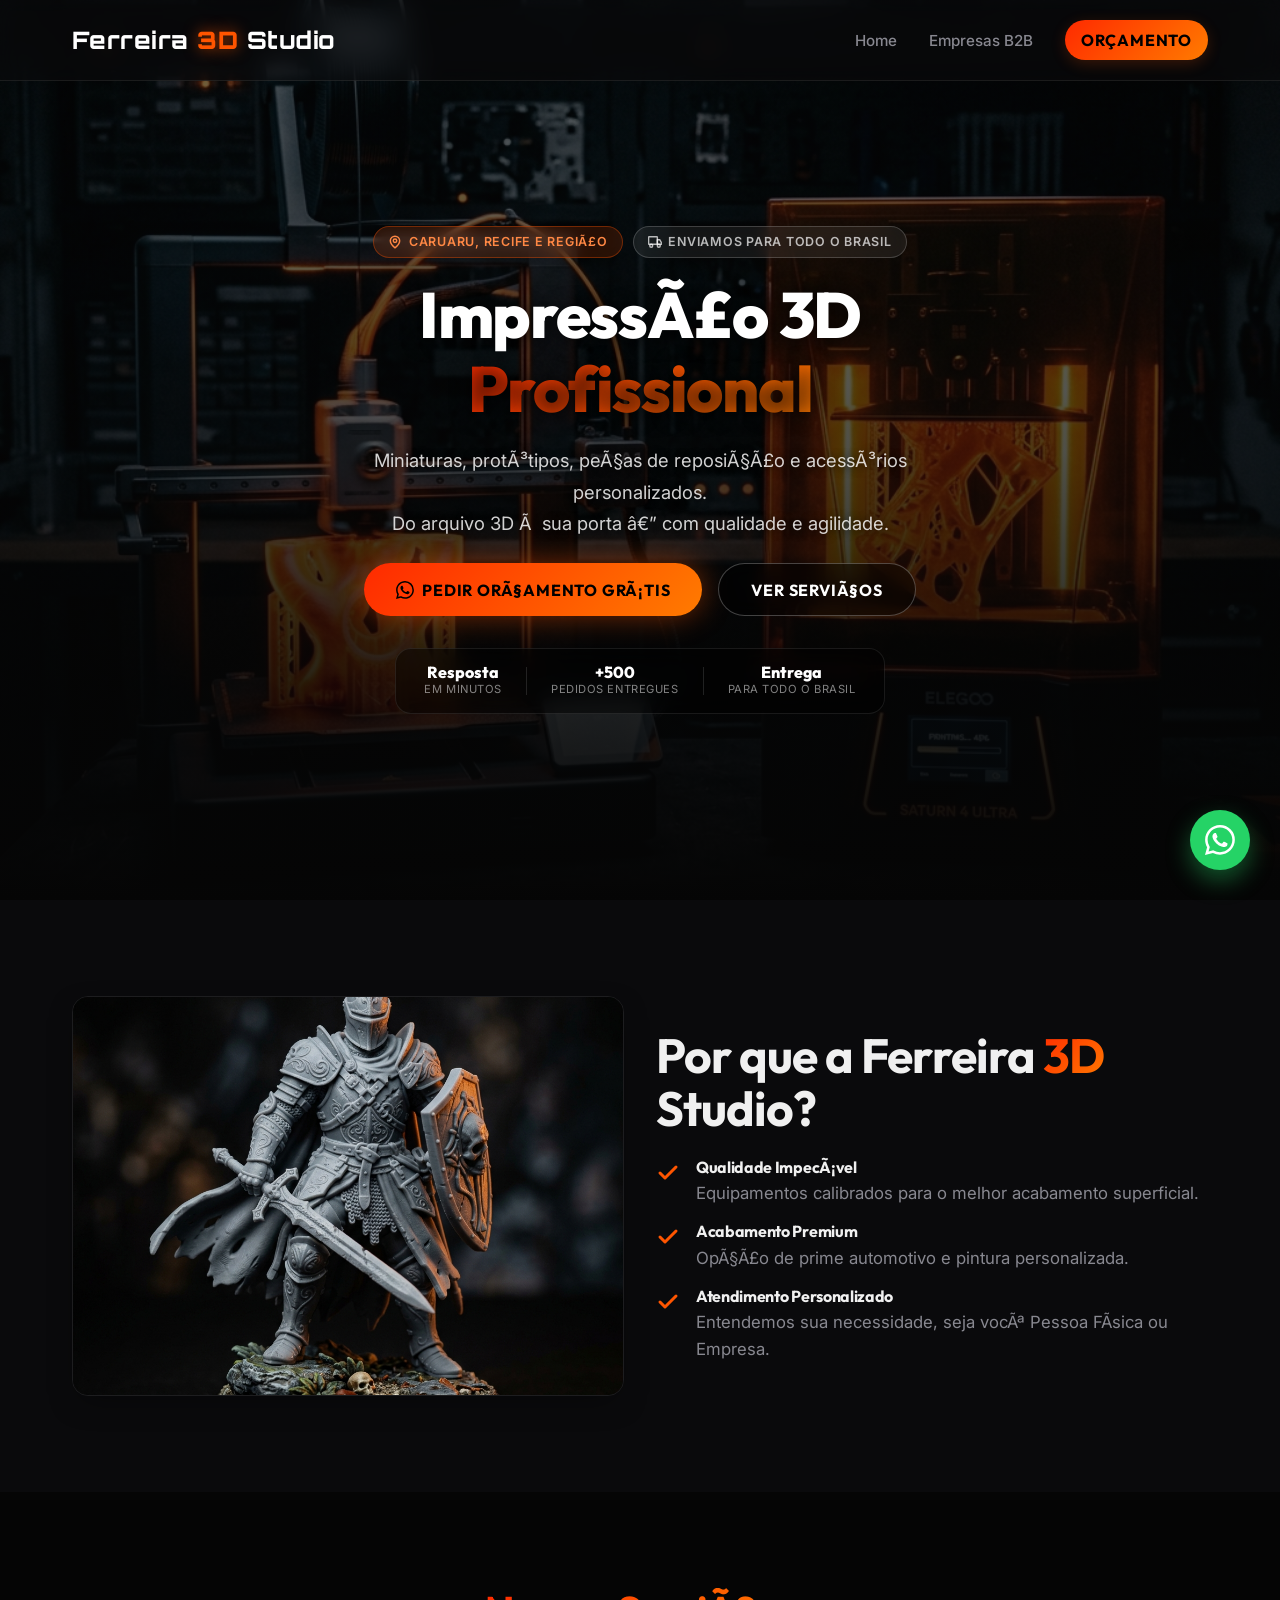
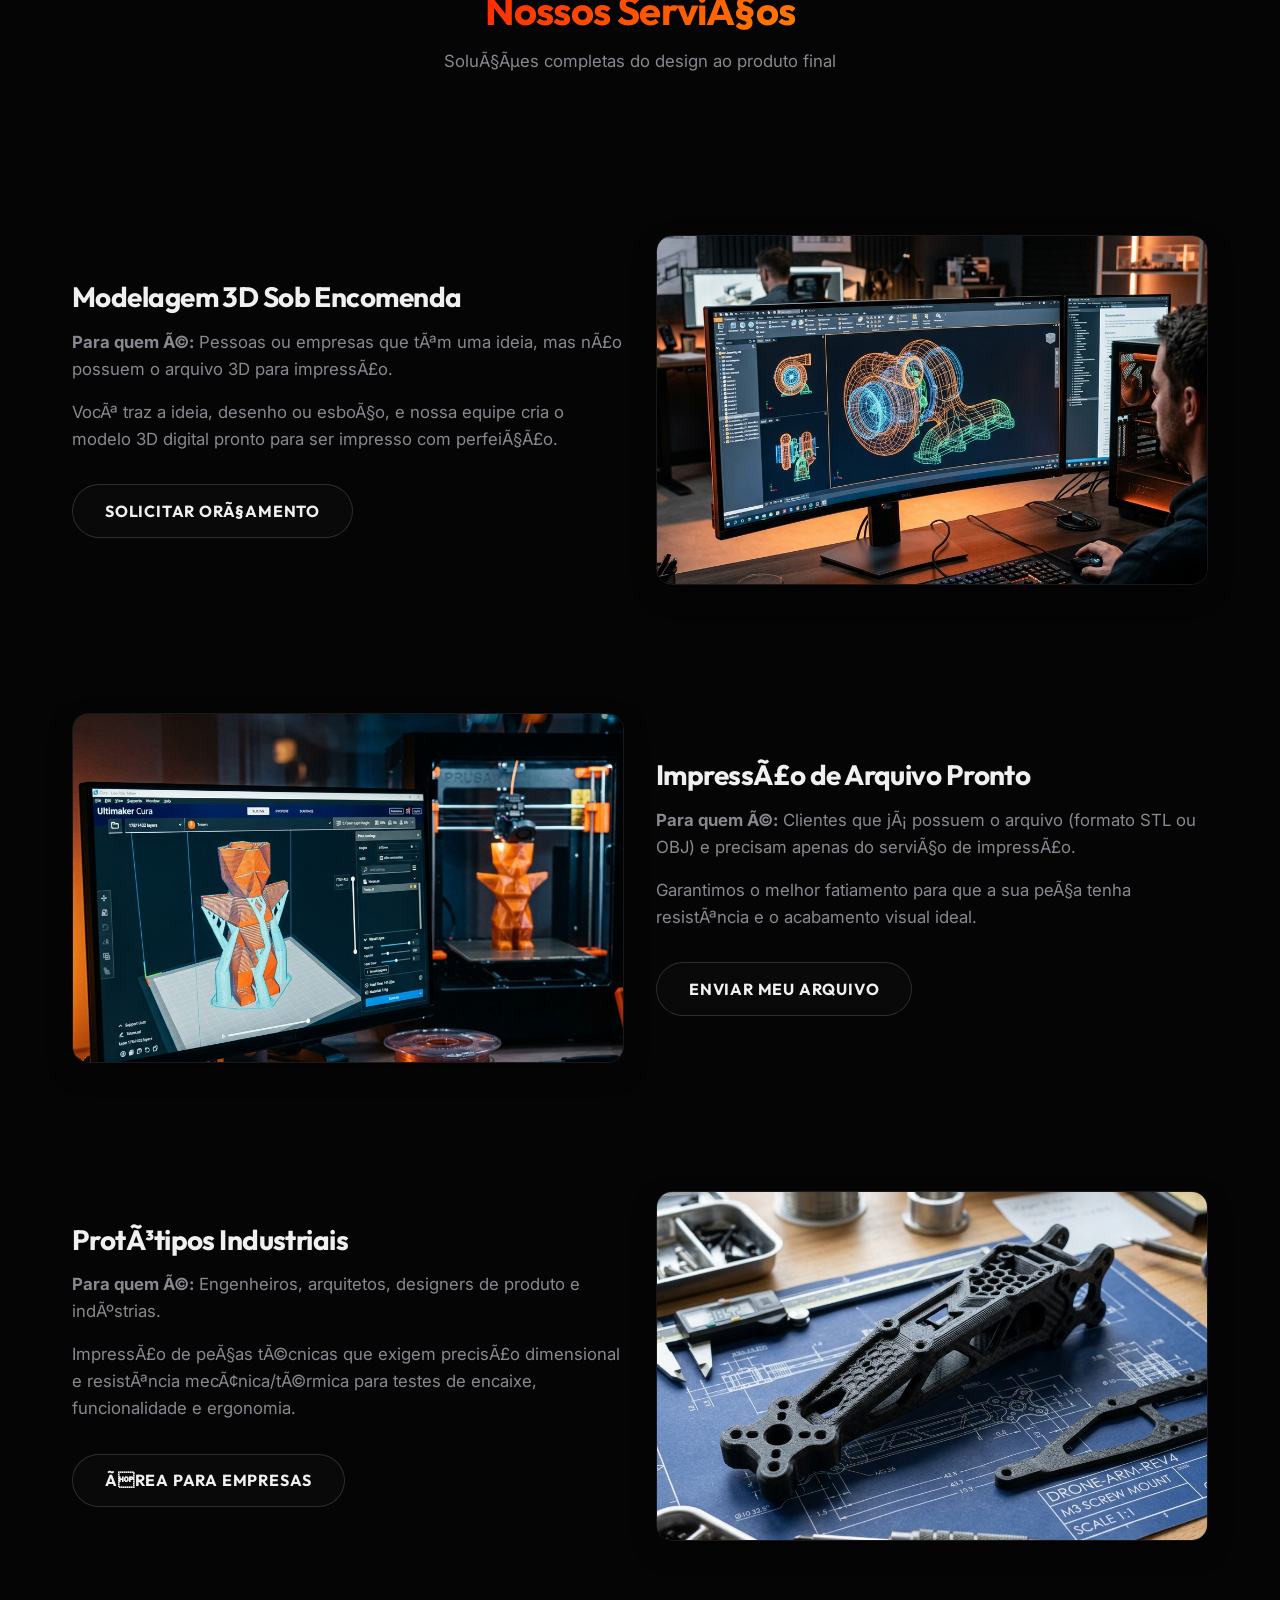
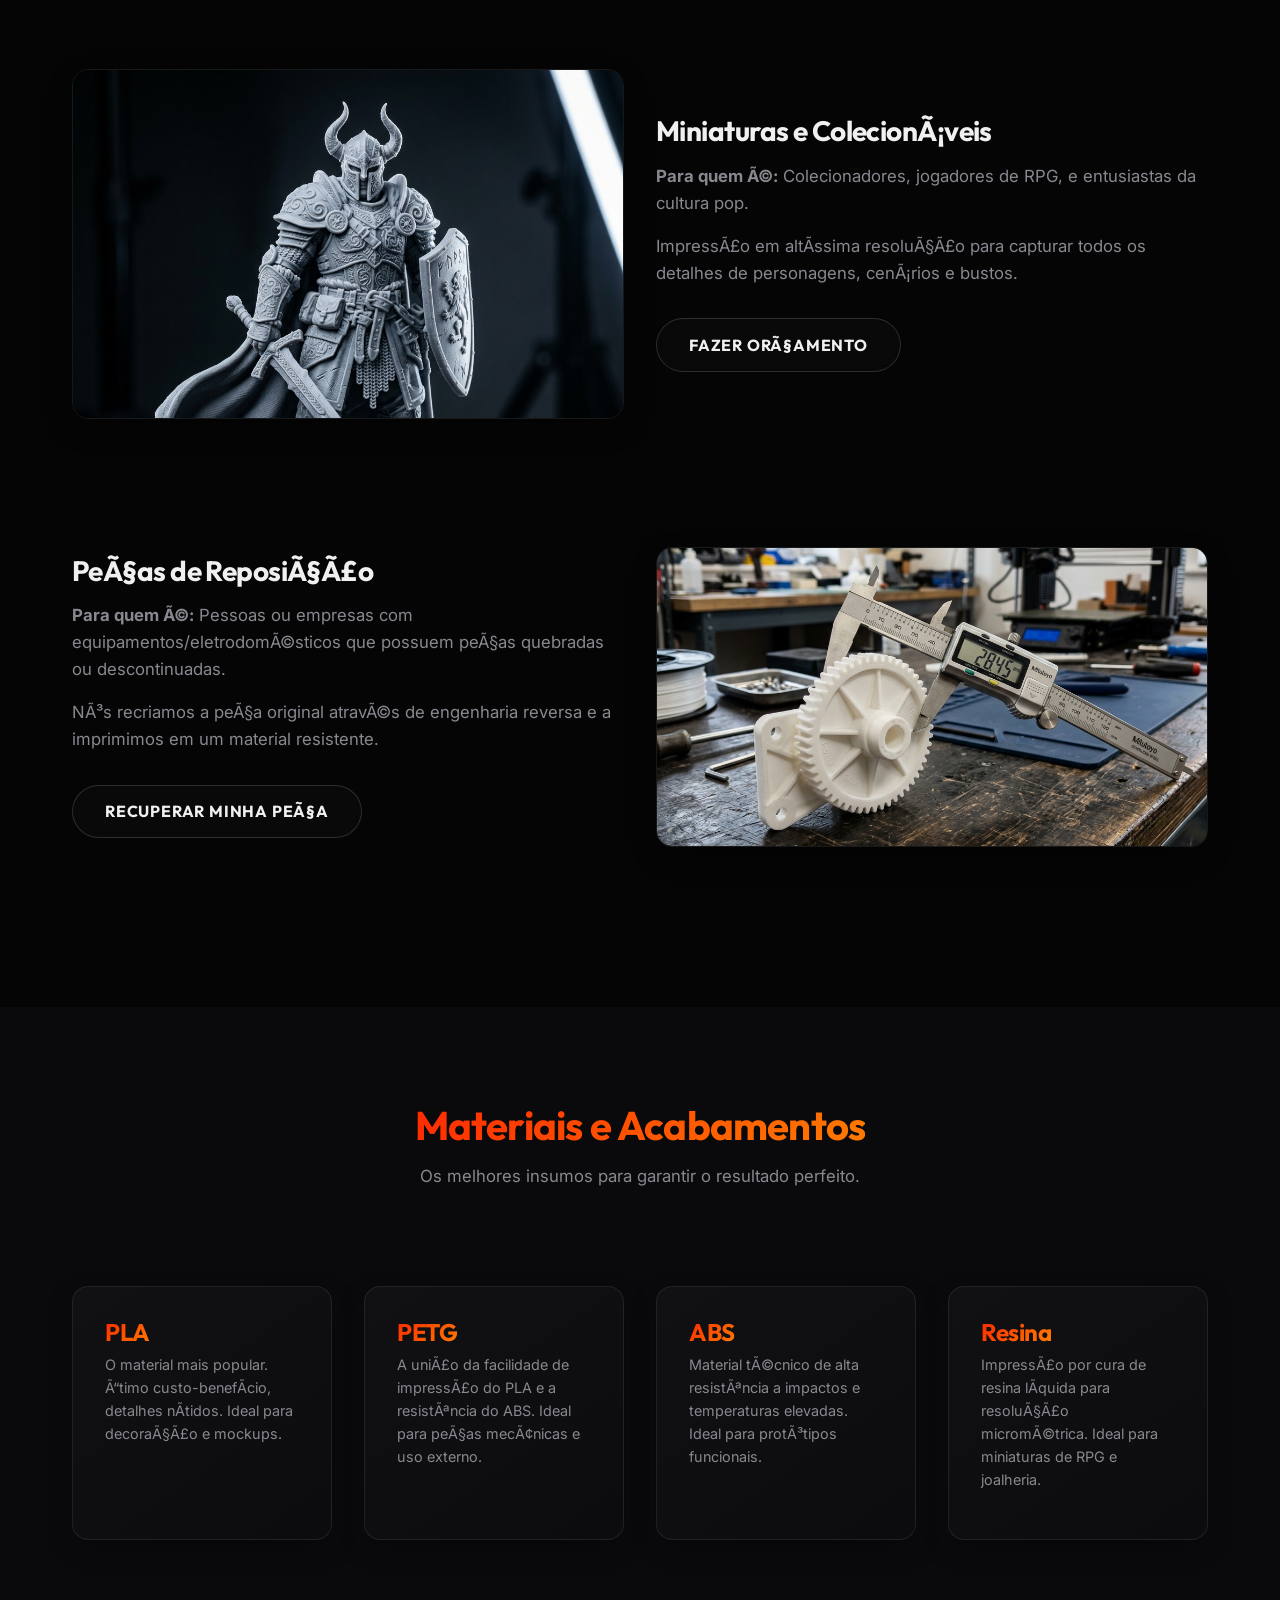
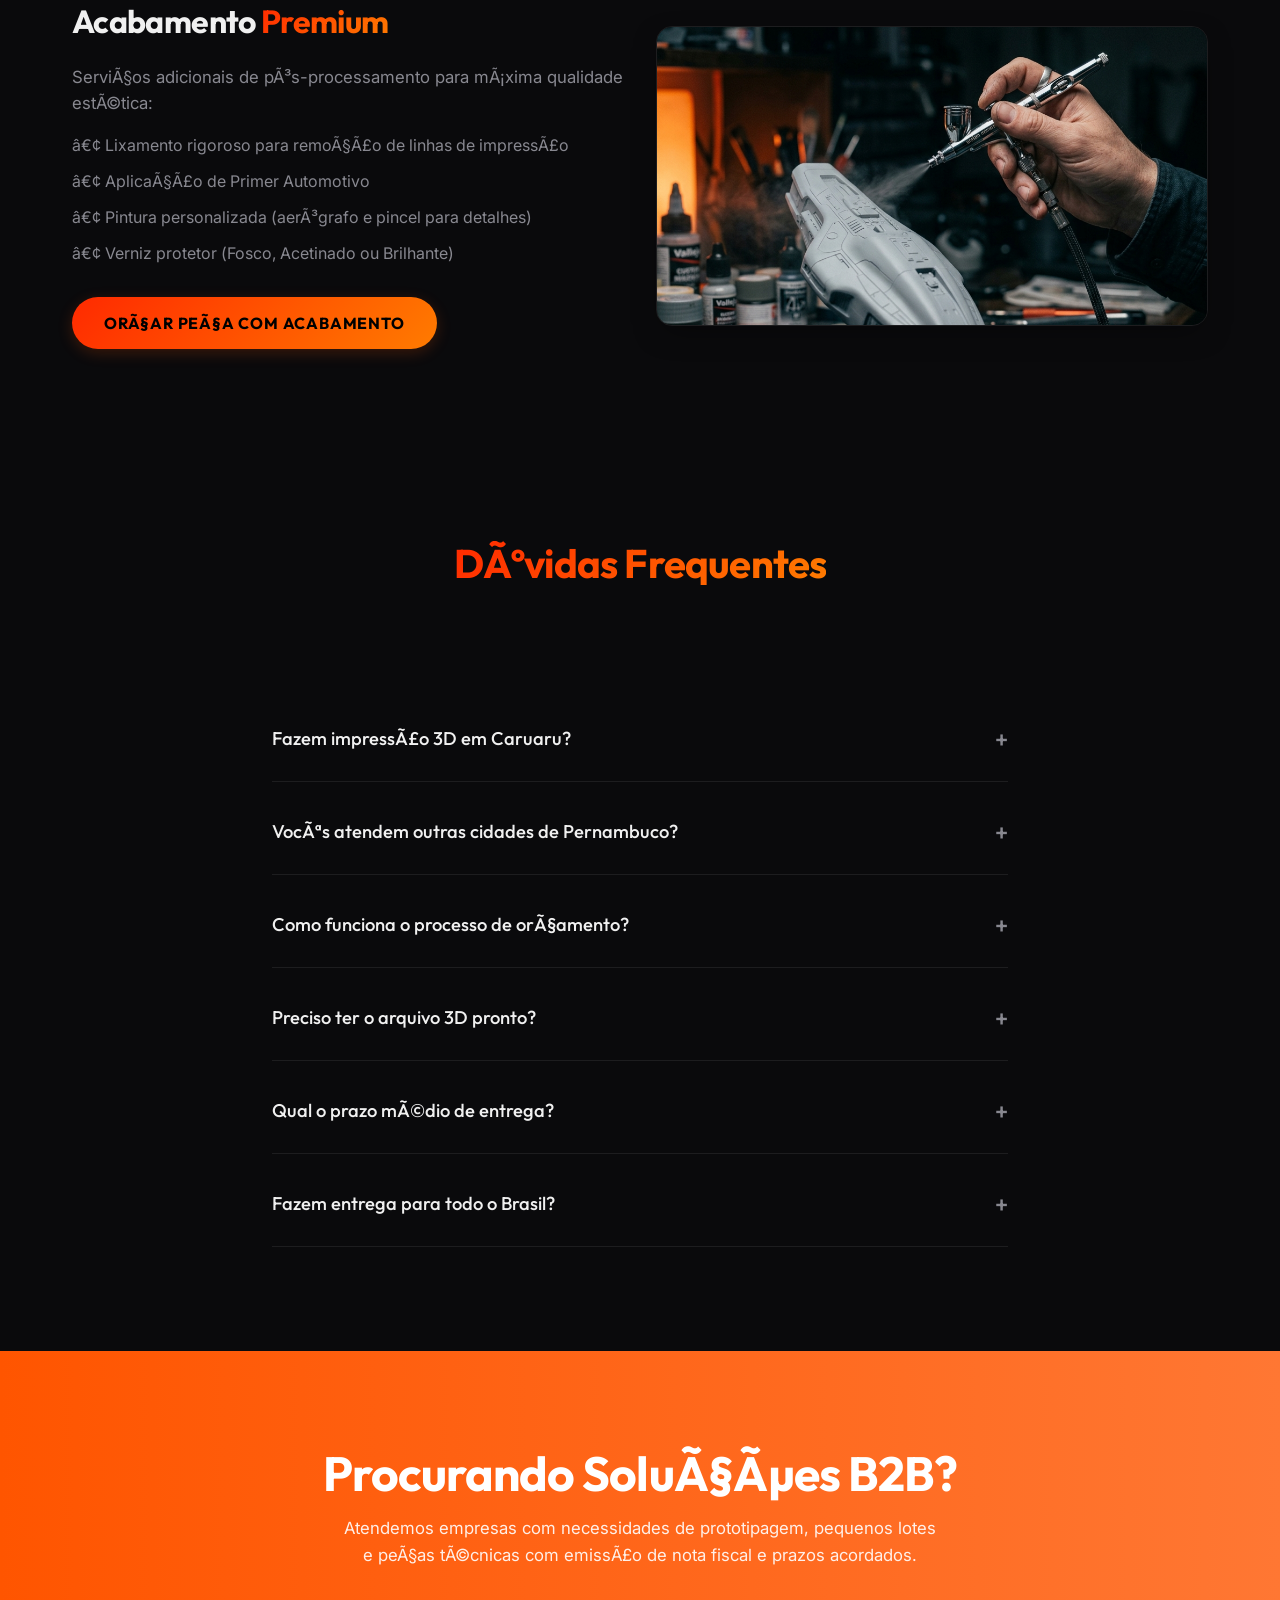
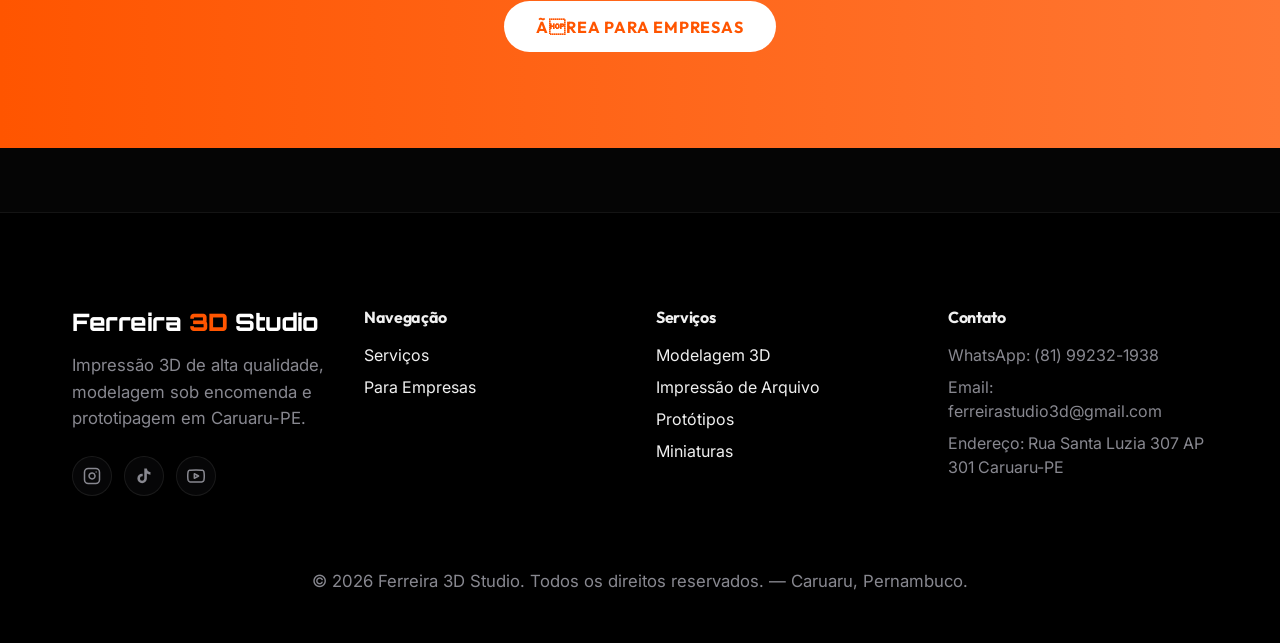
==== commit e9ea5bc3: "feat: instalar Meta Pixel e CAPI (Conversions API) com evento Lead deduplicado e cookies _fbp/_fbc" ====
--- a/index.html
+++ b/index.html
@@ -17,6 +17,10 @@
           'send_to': 'AW-18221522730/IjifCPiVl9EcEKq-2fBD'
         });
       }
+      // Dispara a conversão de Lead para o Meta Pixel + CAPI
+      if (typeof window.trackMetaLead === 'function') {
+        window.trackMetaLead();
+      }
       // Abre o WhatsApp em nova aba independente do gtag ter carregado
       if (url) {
         window.open(url, '_blank');
@@ -24,6 +28,25 @@
       return false;
     }
   </script>
+
+  <!-- Meta Pixel Code -->
+  <script>
+  !function(f,b,e,v,n,t,s)
+  {if(f.fbq)return;n=f.fbq=function(){n.callMethod?
+  n.callMethod.apply(n,arguments):n.queue.push(arguments)};
+  if(!f._fbq)f._fbq=n;n.push=n;n.loaded=!0;n.version='2.0';
+  n.queue=[];t=b.createElement(e);t.async=!0;
+  t.src=v;s=b.getElementsByTagName(e)[0];
+  s.parentNode.insertBefore(t,s)}(window, document,'script',
+  'https://connect.facebook.net/en_US/fbevents.js');
+  fbq('init', '1375060937891260');
+  fbq('track', 'PageView');
+  </script>
+  <noscript><img height="1" width="1" style="display:none"
+  src="https://www.facebook.com/tr?id=1375060937891260&ev=PageView&noscript=1"
+  /></noscript>
+  <!-- End Meta Pixel Code -->
+  <script src="/js/meta-tracker.js"></script>
   <meta charset="UTF-8">
   <meta name="viewport" content="width=device-width, initial-scale=1.0">
   
--- a/css/global.css
+++ b/css/global.css
@@ -1,5 +1,5 @@
 /* css/global.css */
-@import url('https://fonts.googleapis.com/css2?family=Inter:wght@300;400;500&family=Outfit:wght@400;500;700;800&display=swap');
+@import url('https://fonts.googleapis.com/css2?family=Exo+2:wght@700;800;900&family=Inter:wght@300;400;500&family=Orbitron:wght@700;800;900&family=Outfit:wght@400;500;700;800&display=swap');
 
 body {
   font-family: var(--font-family-body);
--- a/css/components.css
+++ b/css/components.css
@@ -392,12 +392,36 @@
   }
 
   .hero-trust {
-    gap: 1rem;
-    padding: 0.75rem 1.25rem;
+    width: 100%;
+    max-width: 100%;
+    box-sizing: border-box;
+    padding: 0.75rem 0.5rem;
+    gap: 0.25rem;
+    justify-content: space-between;
+  }
+
+  .hero-trust-item {
+    flex: 1 1 0px;
+    min-width: 0;
+    text-align: center;
   }
 
   .hero-trust-item strong {
-    font-size: 0.88rem;
+    font-size: 0.85rem;
+    white-space: nowrap;
+  }
+
+  .hero-trust-item span {
+    font-size: 0.6rem;
+    letter-spacing: 0.01em;
+    white-space: normal;
+    line-height: 1.25;
+    text-align: center;
+  }
+
+  .hero-trust-divider {
+    height: 22px;
+    opacity: 0.6;
   }
 
   /* Badge de entrega menor no mobile */
@@ -407,7 +431,7 @@
     letter-spacing: 0.03em;
   }
 
-  /* \u00cdcone WhatsApp maior no bot\u00e3o principal (mobile) */
+  /* Ícone WhatsApp maior no botão principal (mobile) */
   .hero-btn-primary svg {
     width: 26px;
     height: 26px;
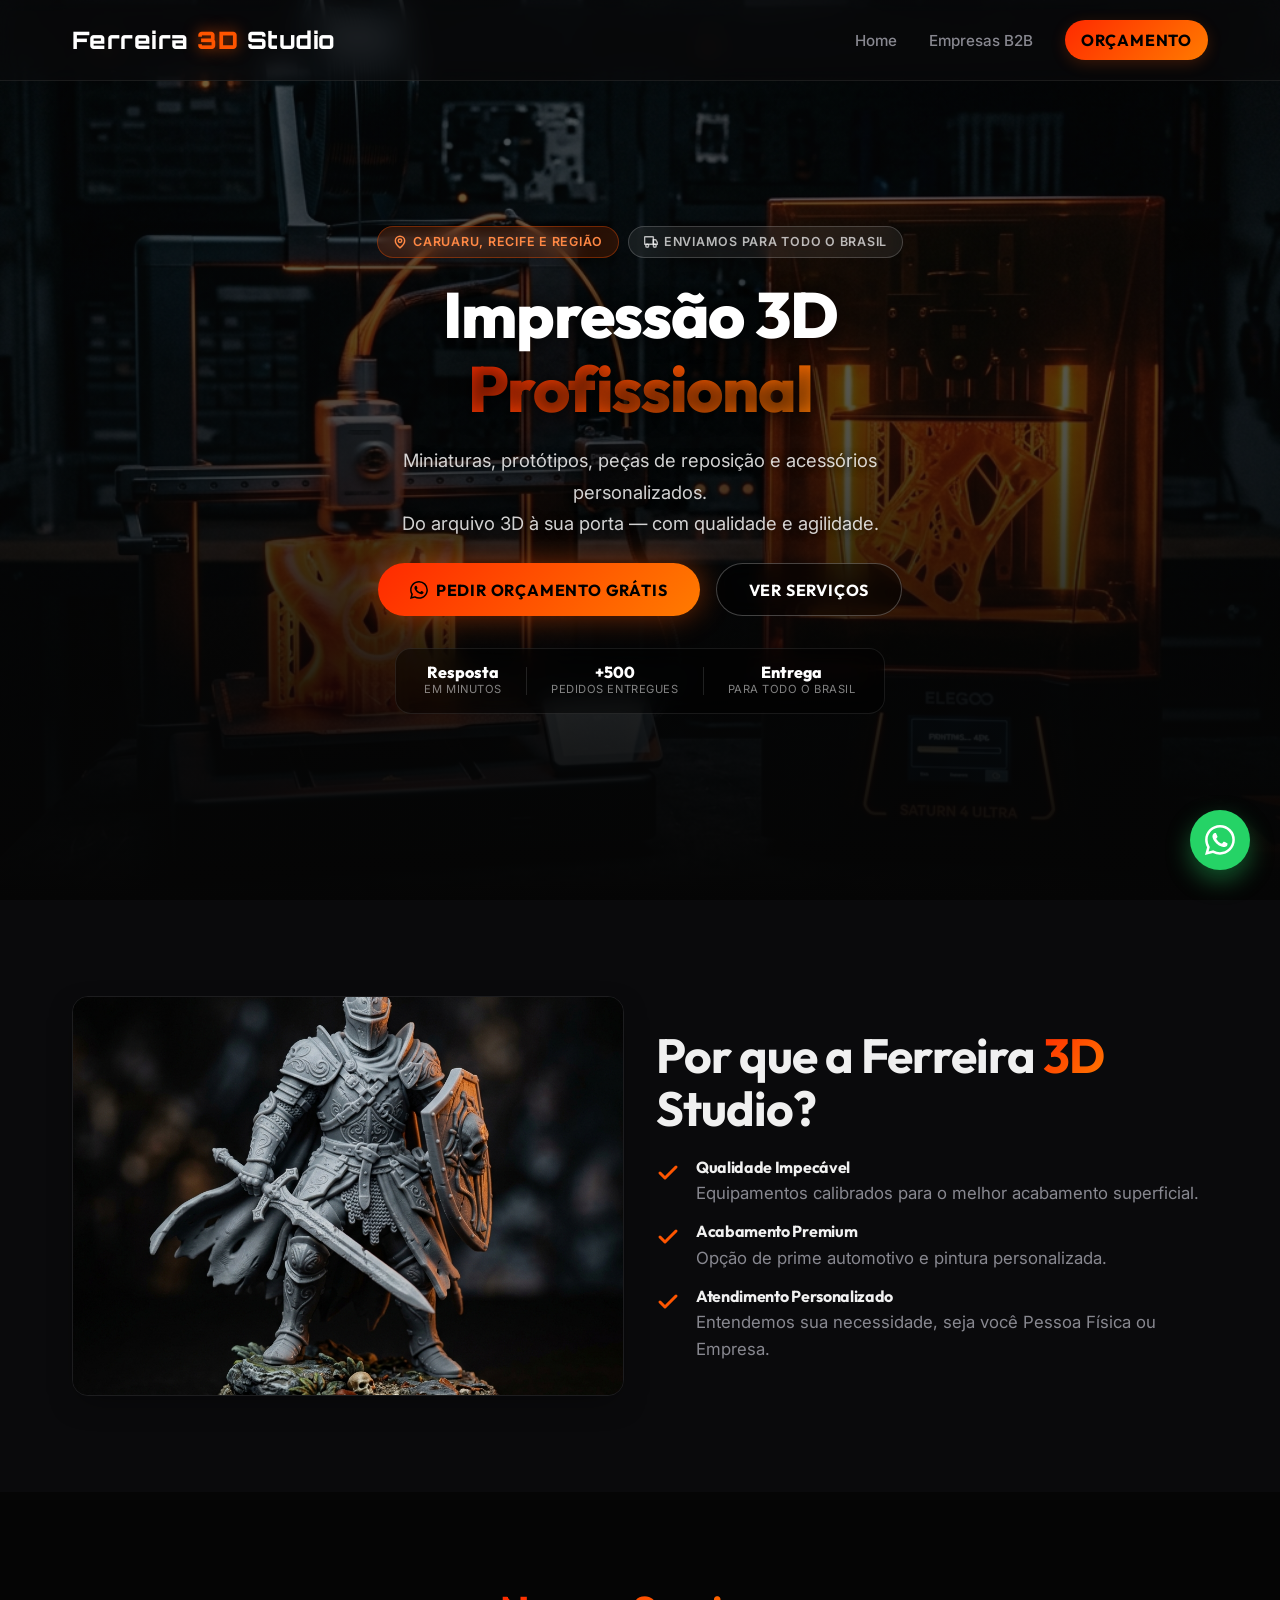
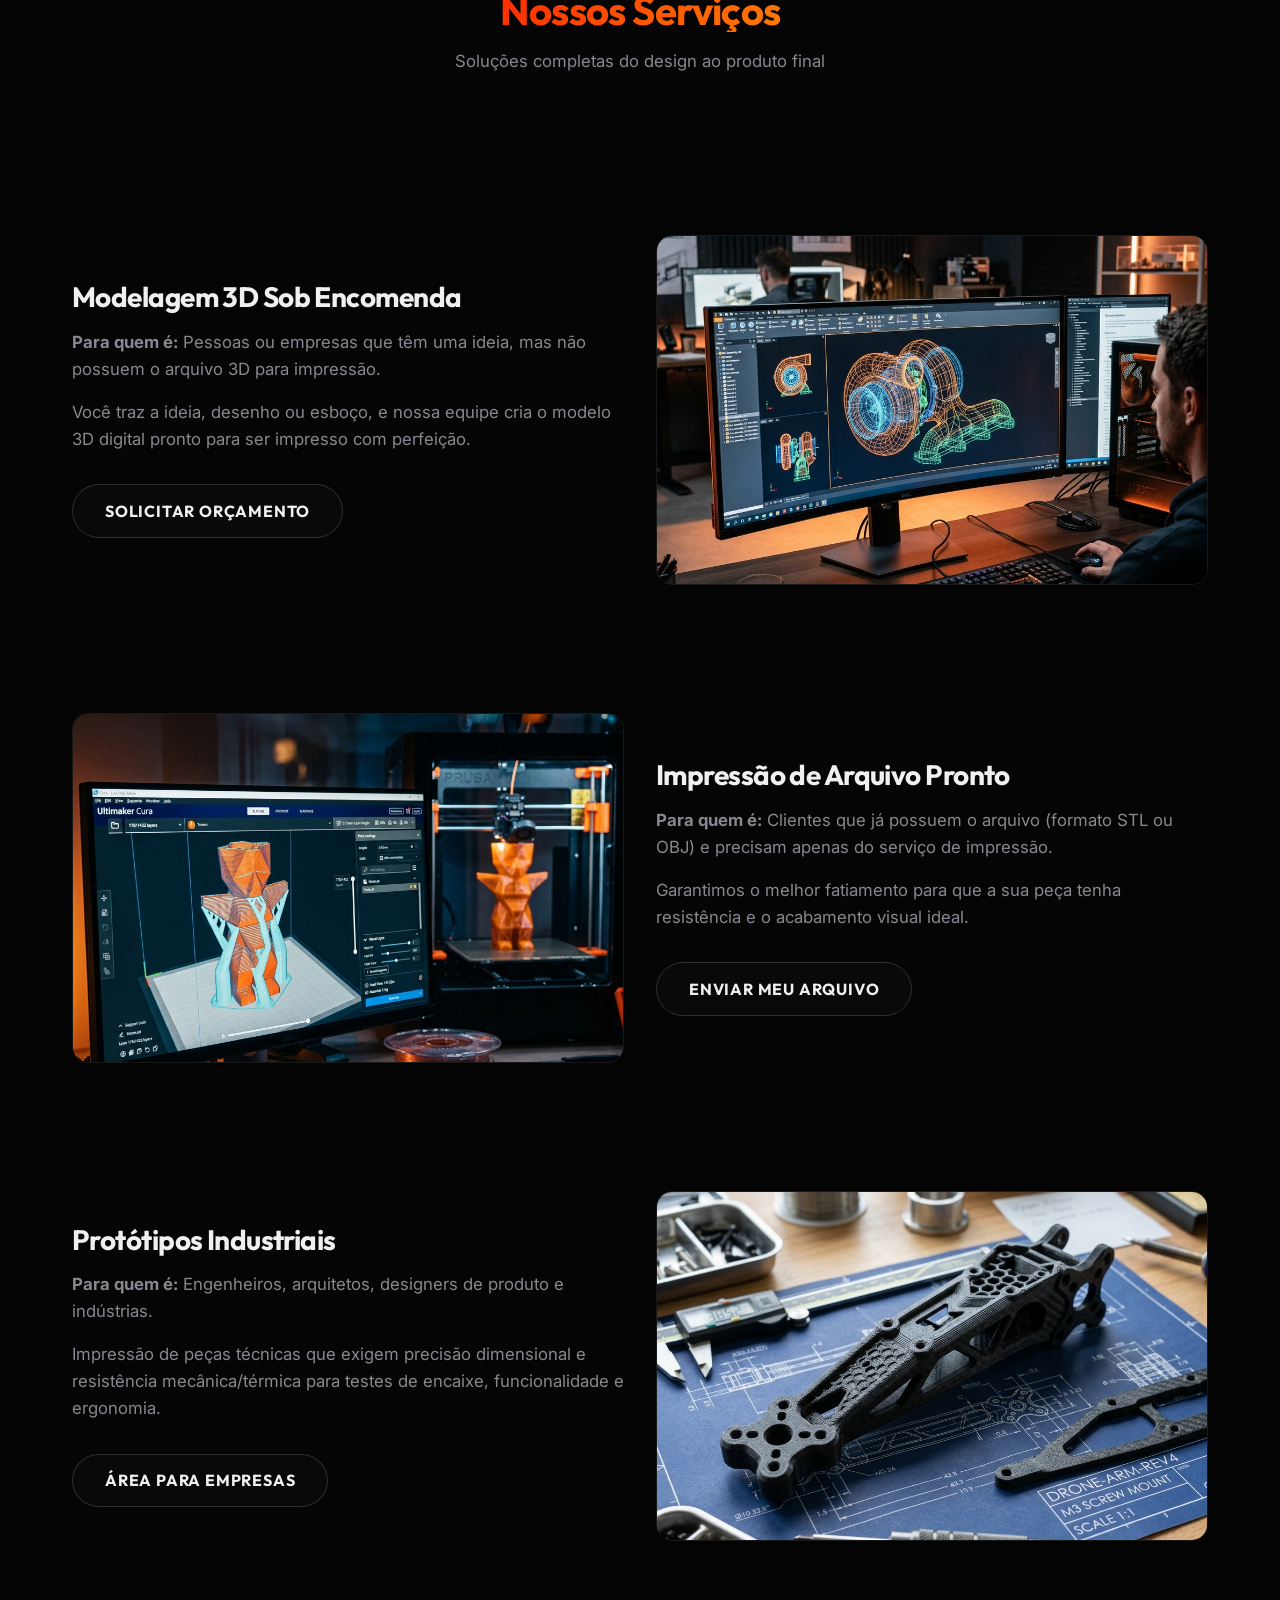
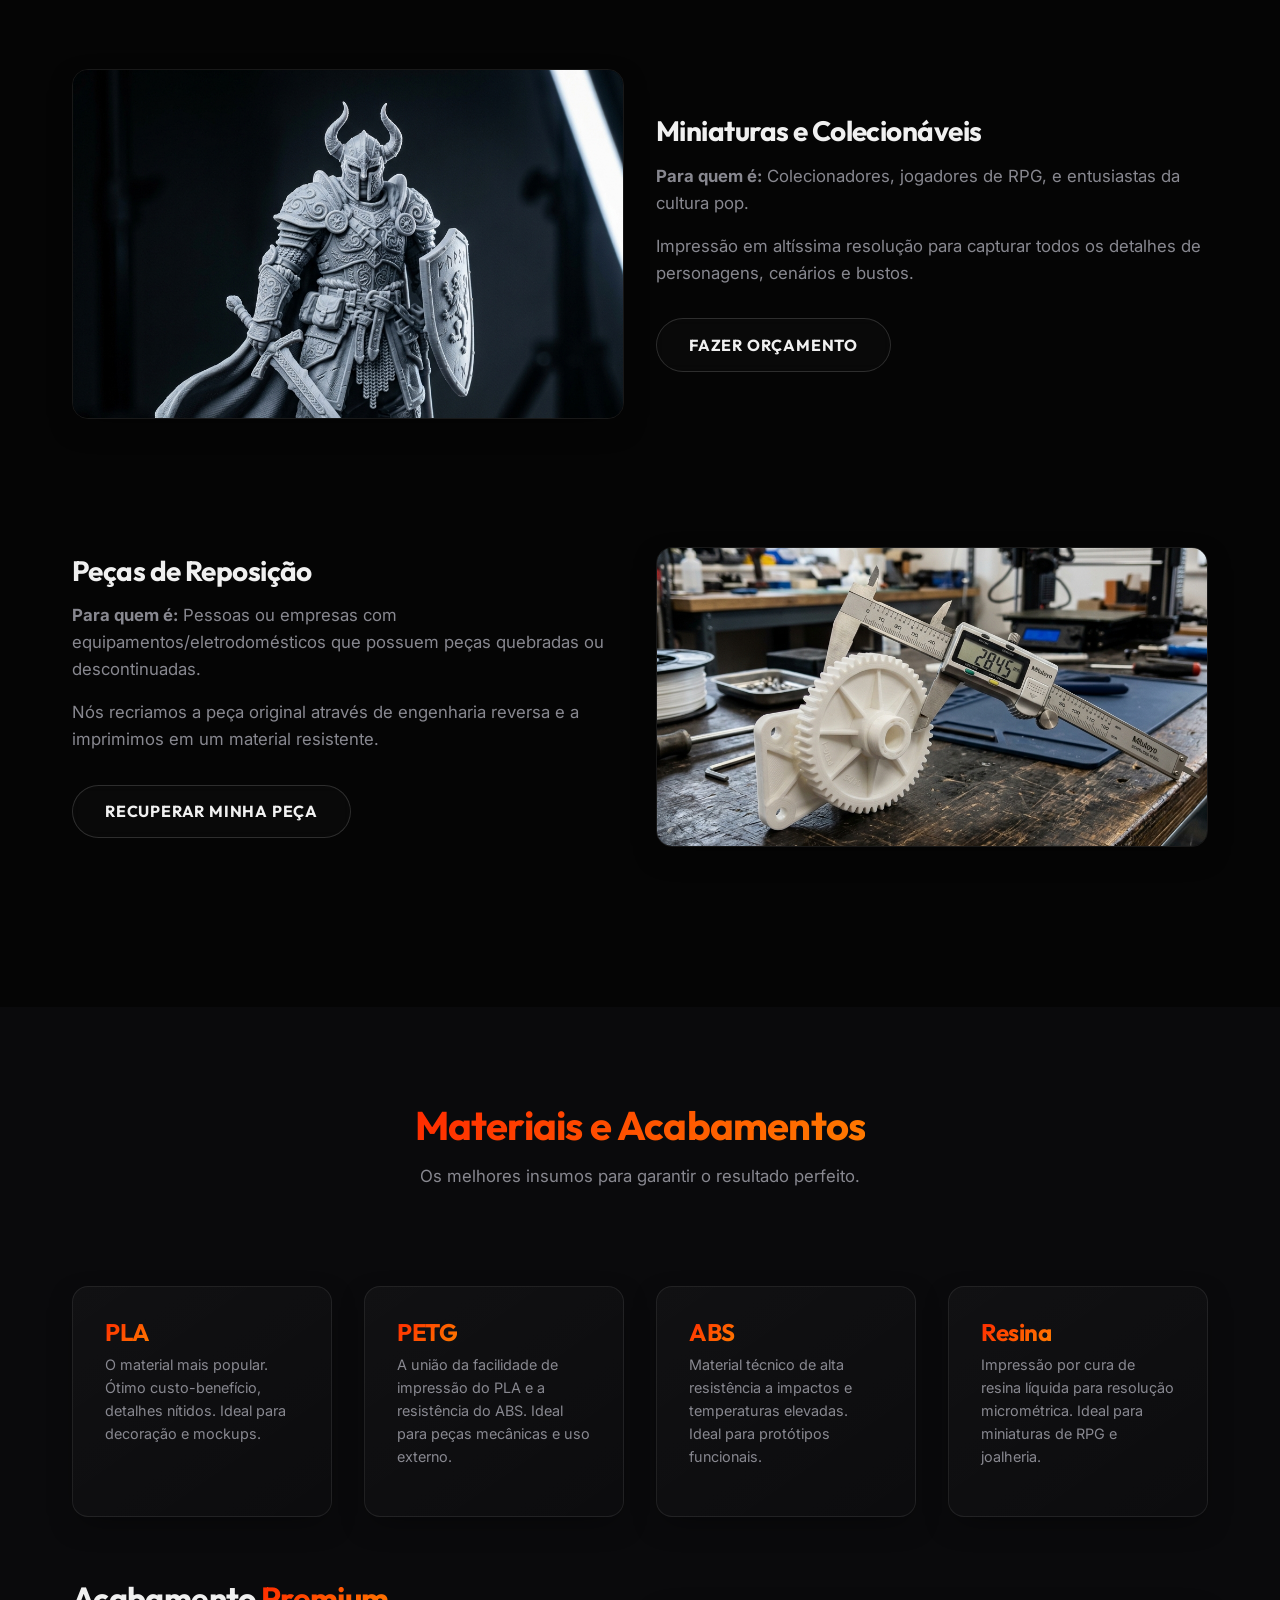
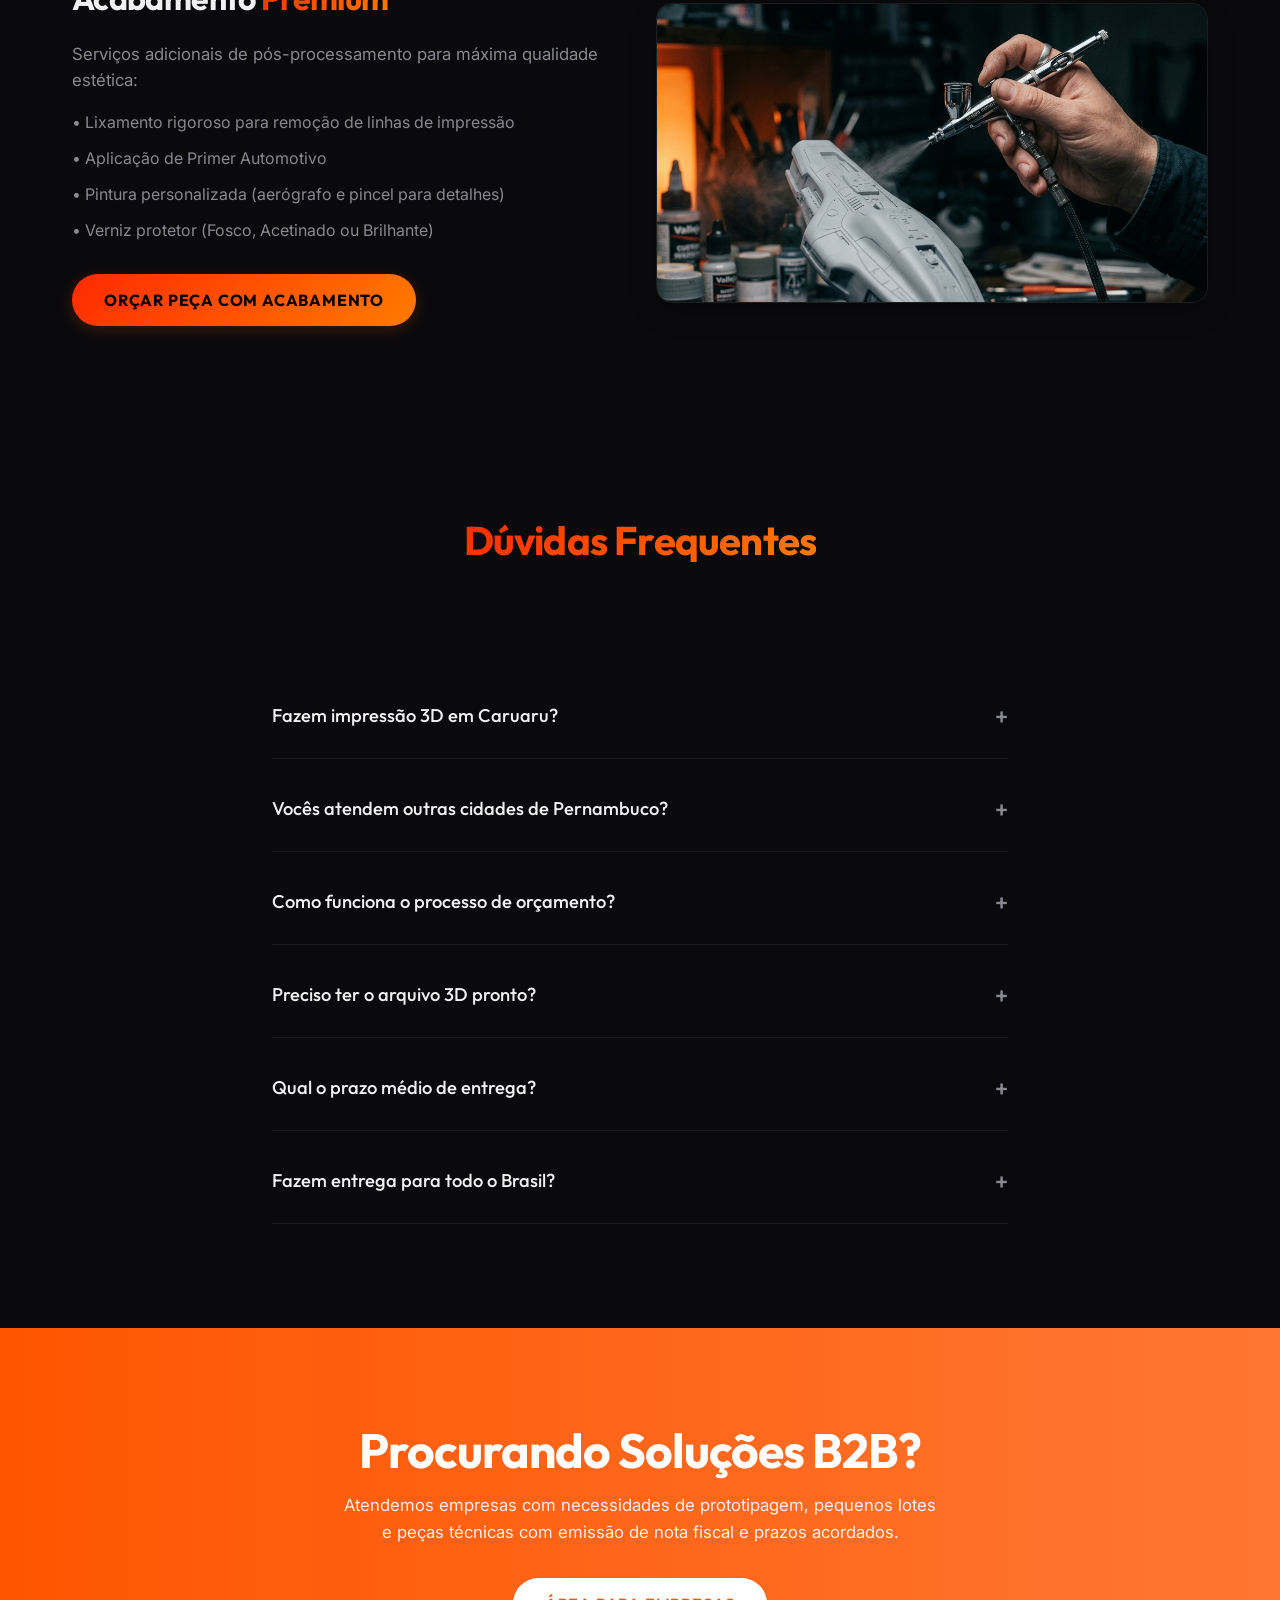
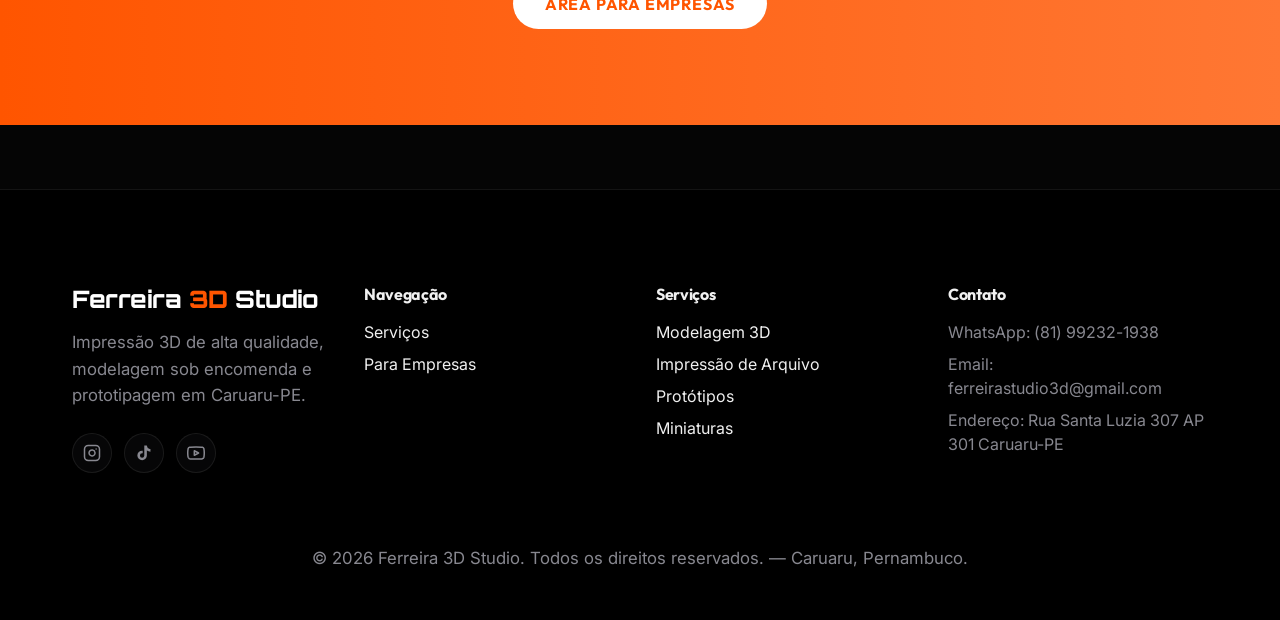
==== commit f0863313: "fix: posicionar meta charset=UTF-8 no inicio do head e ativar charset utf-8 no Nginx para corrigir a" ====
--- a/index.html
+++ b/index.html
@@ -1,6 +1,9 @@
 <!DOCTYPE html>
 <html lang="pt-BR">
 <head>
+  <meta charset="UTF-8">
+  <meta name="viewport" content="width=device-width, initial-scale=1.0">
+
   <!-- Google tag (gtag.js) -->
   <script async src="https://www.googletagmanager.com/gtag/js?id=AW-18221522730"></script>
   <script>
@@ -47,7 +50,6 @@
   /></noscript>
   <!-- End Meta Pixel Code -->
   <script src="/js/meta-tracker.js"></script>
-  <meta charset="UTF-8">
   <meta name="viewport" content="width=device-width, initial-scale=1.0">
   
   <link rel="icon" type="image/svg+xml" href="/favicon.svg">
